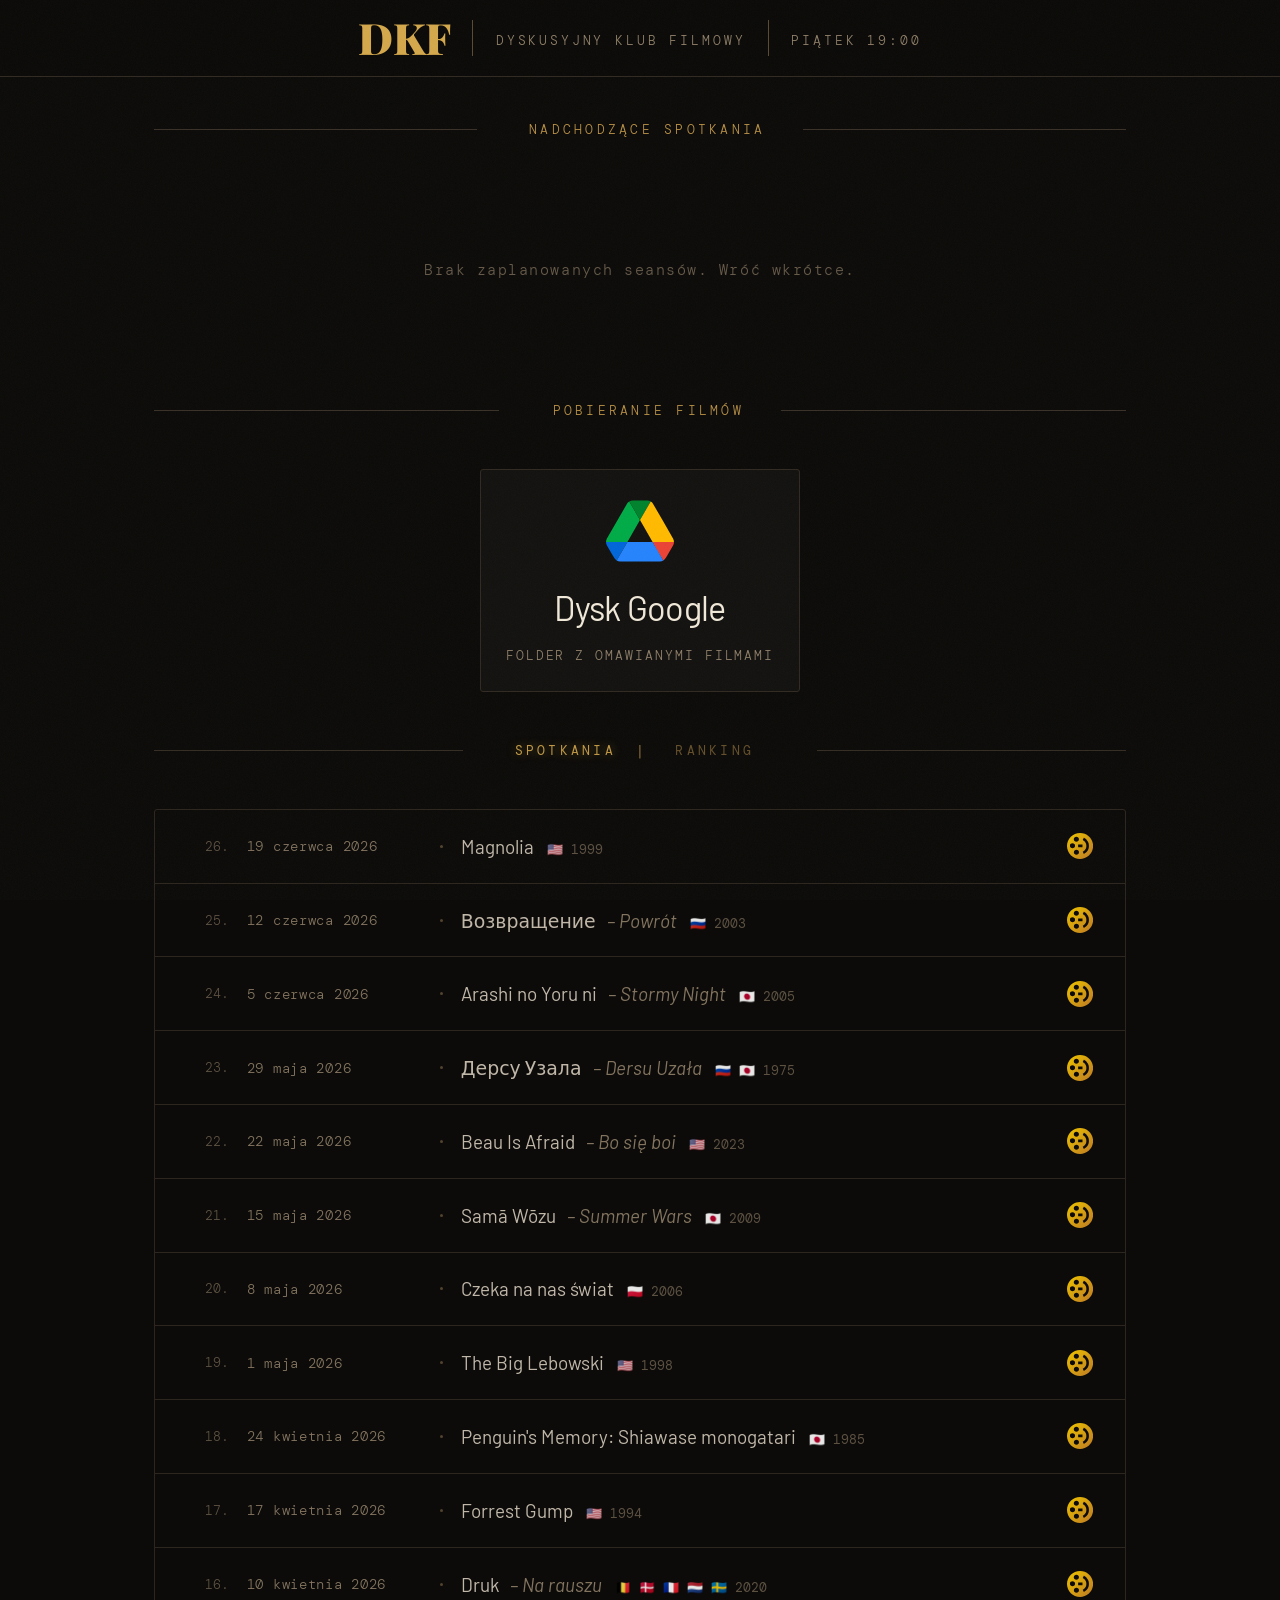
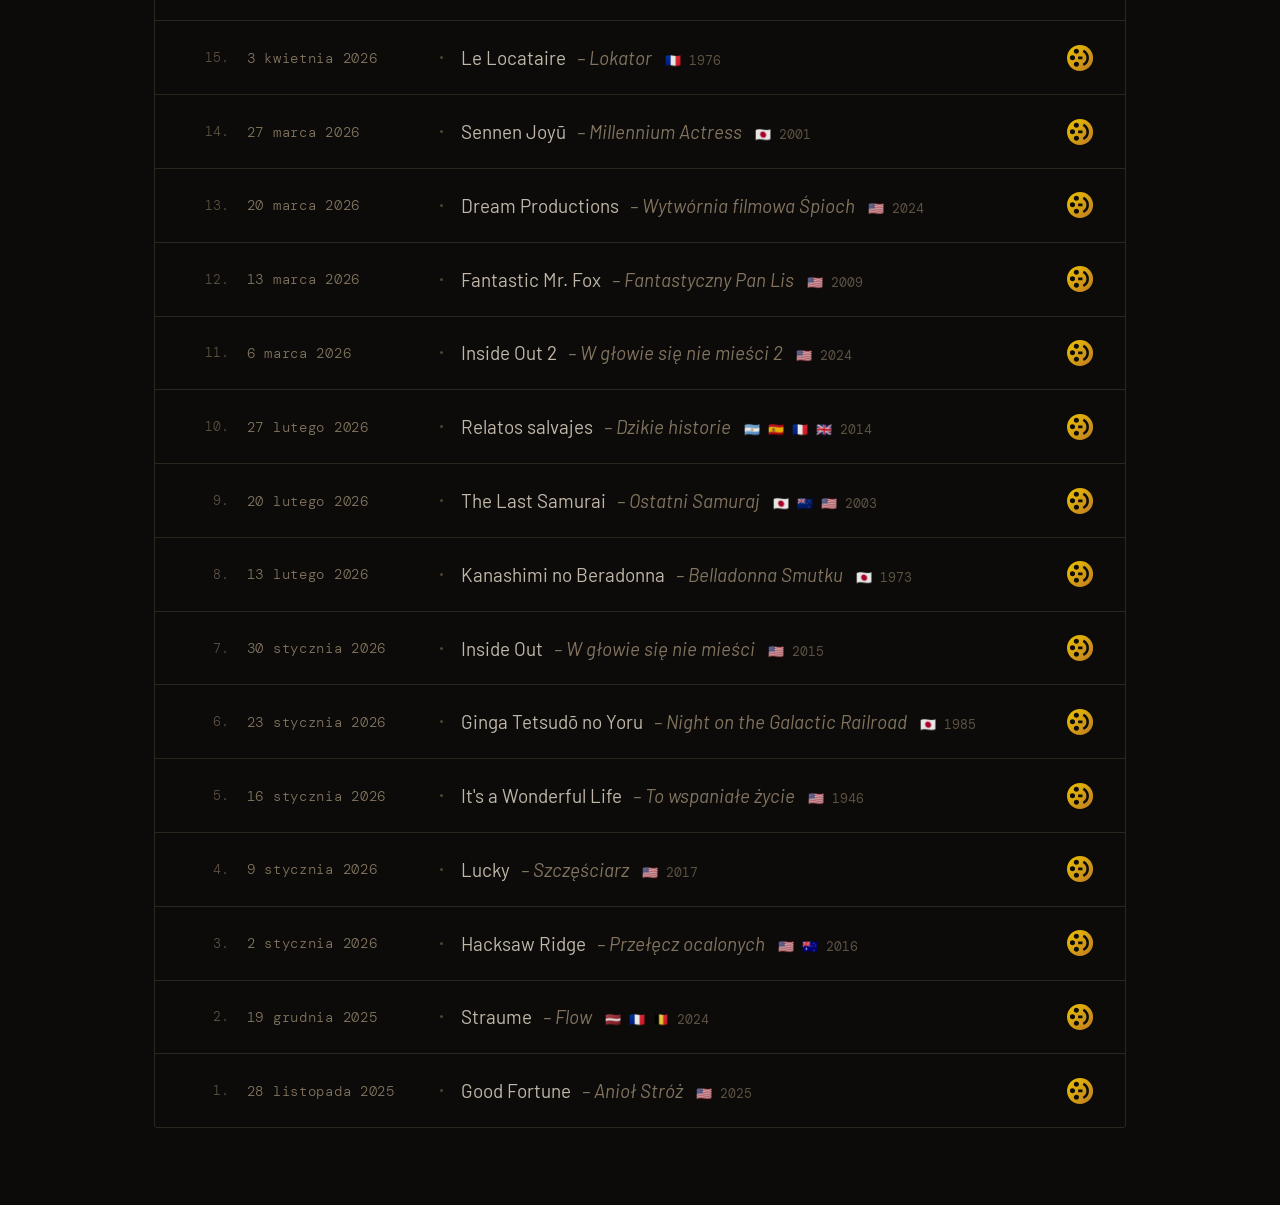
==== dkf/index.html @ e1d9c6a3 "dkf do osobnego folderu" ====
<!DOCTYPE html>

<html lang="pl">

<head>

  <meta charset="UTF-8" />

  <meta name="viewport" content="width=device-width, initial-scale=1.0" />

  <title>Dyskusyjny Klub Filmowy</title>

  <link rel="icon" type="image/png" href="favicon.png">

  <link rel="preconnect" href="https://fonts.googleapis.com" />

  <link rel="preconnect" href="https://fonts.gstatic.com" crossorigin />

  <link href="https://fonts.googleapis.com/css2?family=Playfair+Display:ital,wght@0,400;0,700;0,900;1,400;1,700&family=DM+Mono:wght@300;400;500&family=Barlow:wght@300;400;500&family=Google+Sans:wght@400;500&display=swap" rel="stylesheet" />

  <link rel="stylesheet" href="style.css" />

</head>


<body>

  <div class="grain-overlay"></div>


  <header>

    <div class="header-inner">

      <div class="header-logo">

        <span class="logo-dkf">DKF</span>

        <div class="logo-divider"></div>

        <div class="logo-text">

          <span class="logo-full">Dyskusyjny Klub Filmowy</span>

        </div>

        <div class="logo-divider"></div>

        <div class="logo-text">

          <span class="logo-full">Piątek 19:00</span>

        </div>

      </div>

    </div>

  </header>


  <main>

    <section class="upcoming-section">

      <div class="section-label">

        <span class="label-line"></span>

        <span class="label-text" id="label-upcoming" title="Kliknij, aby skopiować do schowka">Nadchodzące spotkania</span>

        <span class="label-line"></span>

      </div>


      <div class="cards-grid" id="upcoming-cards">

        <!-- Dynamically populated -->

      </div>


      <div class="empty-state hidden" id="upcoming-empty">

        <p>Brak zaplanowanych seansów. Wróć wkrótce.</p>

      </div>

    </section>


    <section class="download-section">

      <div class="section-label">

        <span class="label-line"></span>

        <a class="label-text label-link" href="https://drive.google.com/drive/folders/1pQmbtr6OxSjRZ9QuECT4Y2iY_wdzlDYW?usp=sharing" target="_blank" rel="noopener" title="Otwórz dysk Google">Pobieranie filmów</a>

        <span class="label-line"></span>

      </div>


      <div class="cards-grid">

        <a class="drive-card" href="https://drive.google.com/drive/folders/1pQmbtr6OxSjRZ9QuECT4Y2iY_wdzlDYW?usp=sharing" target="_blank" rel="noopener">

          <div class="card-icon">

            <img src="gdrive.svg" alt="Google Drive" class="drive-icon-large" />

          </div>

          <h3 class="drive-title">Dysk Google</h3>

          <p class="drive-desc">Folder z omawianymi filmami</p>

        </a>

      </div>

    </section>


    <section class="archive-section">

      <div class="section-label section-label--archive-toggle">

        <span class="label-line"></span>


        <div class="archive-toggle" role="tablist" aria-label="Widok poprzednich spotkań">

          <button

            type="button"

            class="archive-toggle-option is-selected"

            id="toggle-meetings"

            role="tab"

            aria-selected="true"

            aria-controls="meetings-view"

            title="Kliknij ponownie, aby skopiować listę spotkań"

          >

            Spotkania

          </button>


          <span class="archive-toggle-divider" aria-hidden="true">|</span>


          <button

            type="button"

            class="archive-toggle-option"

            id="toggle-ranking"

            role="tab"

            aria-selected="false"

            aria-controls="ranking-view"

            title="Przełącz na ranking"

          >

            &nbsp;Ranking

          </button>

        </div>


        <span class="label-line"></span>

      </div>


      <div class="archive-view archive-view--meetings" id="meetings-view" role="tabpanel" aria-labelledby="toggle-meetings">

        <ul class="archive-list" id="archive-list"></ul>


        <div class="empty-state hidden" id="archive-empty">

          <p>Brak omówionych filmów.</p>

        </div>

      </div>


      <div class="archive-view archive-view--ranking hidden" id="ranking-view" role="tabpanel" aria-labelledby="toggle-ranking">

        <ul class="archive-list ranking-list" id="ranking-list"></ul>


        <div class="empty-state hidden" id="ranking-empty">

          <p>Brak filmów do ułożenia rankingu.</p>

        </div>


        <div class="ranking-actions" id="ranking-actions">

          <button type="button" class="ranking-copy-btn" id="ranking-copy-btn">

            Skopiuj ranking

          </button>

        </div>

      </div>

    </section>

  </main>


  <!-- footer is injected by script.js only when there is an upcoming movie -->


  <script src="movies.js"></script>

  <script src="script.js"></script>

</body>

</html>
---- dkf/style.css ----
/* ============================================================

   DYSKUSYJNY KLUB FILMOWY — style v6

   ============================================================ */


:root {

  --bg:          #0c0b09;

  --bg-card:     #131210;

  --bg-card-h:   #1e1a14;

  --border:      #302a22;

  --border-h:    #5a4a34;

  --gold:        #d4a84c;

  --gold-dim:    #8a6e38;

  --gold-label:  #b99145;

  --gold-dark:   #6f5830;

  --gold-glow:   rgba(212, 168, 76, 0.14);

  --cream:       #f0e8d8;

  --muted:       #90806a;

  --text:        #d4cabb;

  --text-dim:    #665a4a;

  --fw-red:      #E4261A;

  --font-display: 'Playfair Display', Georgia, serif;

  --font-mono:    'DM Mono', 'Courier New', monospace;

  --font-body:    'Barlow', system-ui, sans-serif;

}


*, *::before, *::after { box-sizing: border-box; margin: 0; padding: 0; }


html {

  font-size: 18px;

  scroll-behavior: smooth;

}


body {

  background: var(--bg);

  color: var(--text);

  font-family: var(--font-body);

  font-weight: 300;

  min-height: 100vh;

  overflow-x: hidden;

}


/* Extra bottom space when sticky footer is present */

body.has-footer main {

  padding-bottom: calc(clamp(3rem, 6vw, 5rem) + 76px) !important;

}


/* ============================================================

   GRAIN OVERLAY

   ============================================================ */


.grain-overlay {

  pointer-events: none;

  position: fixed;

  inset: 0;

  z-index: 1000;

  opacity: 0.03;

  background-image: url("data:image/svg+xml,%3Csvg viewBox='0 0 256 256' xmlns='http://www.w3.org/2000/svg'%3E%3Cfilter id='noise'%3E%3CfeTurbulence type='fractalNoise' baseFrequency='0.9' numOctaves='4' stitchTiles='stitch'/%3E%3C/filter%3E%3Crect width='100%25' height='100%25' filter='url(%23noise)'/%3E%3C/svg%3E");

  background-size: 200px 200px;

}


/* ============================================================

   HEADER

   ============================================================ */


header {

  position: sticky;

  top: 0;

  z-index: 100;

  background: rgba(12, 11, 9, 0.93);

  backdrop-filter: blur(16px);

  border-bottom: 1px solid var(--border);

}


.header-inner {

  max-width: 1100px;

  margin: 0 auto;

  padding: 0 clamp(1.5rem, 5vw, 4rem);

  height: 76px;

  display: flex;

  align-items: center;

  justify-content: center;

}


.header-logo {

  display: flex;

  align-items: center;

  gap: 1.25rem;

}


.logo-dkf {

  font-family: var(--font-display);

  font-size: 2.4rem;

  font-weight: 900;

  color: var(--gold);

  letter-spacing: -0.02em;

  line-height: 1;

}


.logo-divider {

  width: 1px;

  height: 2rem;

  background: var(--border-h);

}


.logo-full {

  font-family: var(--font-mono);

  font-size: 0.72rem;

  font-weight: 300;

  letter-spacing: 0.22em;

  text-transform: uppercase;

  color: var(--muted);

}


/* ============================================================

   MAIN

   ============================================================ */


main {

  max-width: 1100px;

  margin: 0 auto;

  padding: clamp(1.75rem, 3vw, 2.5rem) clamp(1.5rem, 5vw, 4rem) clamp(3rem, 6vw, 5rem);

  display: flex;

  flex-direction: column;

  gap: 2.5rem;

}


/* ============================================================

   SECTION LABELS

   ============================================================ */


.section-label {

  display: flex;

  align-items: center;

  gap: 1.5rem;

  margin-bottom: 2.5rem;

}


.label-line {

  flex: 1;

  height: 1px;

  background: #3a3128;

  transition: background 0.3s ease;

}


.label-text {

  font-family: var(--font-mono);

  font-size: 0.72rem;

  letter-spacing: 0.25em;

  text-transform: uppercase;

  color: var(--gold-label);

  white-space: nowrap;

  cursor: pointer;

  user-select: none;

  position: relative;

  padding: 0.4em 0.8em;

  border-radius: 2px;

  transition: color 0.25s ease, text-shadow 0.25s ease;

}


/* clipboard hint underline */

.label-text::after {

  content: '';

  position: absolute;

  bottom: -2px;

  left: 0.8em;

  right: 0.8em;

  height: 1px;

  background: var(--gold-label);

  opacity: 0;

  transition: opacity 0.25s ease;

}


/* clipboard icon — shown for copy-action labels, hidden for real links */

.label-text::before {

  content: '⎘';

  font-size: 0.8em;

  margin-right: 0.5em;

  opacity: 0;

  transition: opacity 0.25s ease;

}


/* Download section label is a real <a> link — show arrow, not clipboard */

.label-link {

  text-decoration: none;

  display: inline-block;

}


.label-link::before {

  content: '↗';

}


.section-label:hover .label-text {

  color: var(--gold);

  text-shadow:

    0 0 12px rgba(212, 168, 76, 0.7),

    0 0 30px rgba(212, 168, 76, 0.35),

    0 0 60px rgba(212, 168, 76, 0.15);

}


.section-label:hover .label-text::after { opacity: 1; }

.section-label:hover .label-text::before { opacity: 0.7; }

.section-label:hover .label-line { background: var(--border-h); }


.section-label:active .label-text {

  color: var(--cream);

  text-shadow: 0 0 20px rgba(240, 232, 216, 0.6);

}


/* ============================================================

   ARCHIVE / RANKING TOGGLE HEADER

   ============================================================ */


.section-label--archive-toggle {

  margin-bottom: 2.5rem;

}


.archive-toggle {

  width: min(300px, 100%);

  display: grid;

  grid-template-columns: minmax(0, 1fr) auto minmax(0, 1fr);

  align-items: center;

  column-gap: 1.05rem;

}


/* The divider is centered because the left and right columns are equal. */

.archive-toggle-divider {

  justify-self: center;

  font-family: var(--font-mono);

  font-size: 0.72rem;

  color: var(--gold-label);

  transition: color 0.25s ease, text-shadow 0.25s ease;

}


.archive-toggle-option {

  appearance: none;

  border: none;

  background: transparent;

  font-family: var(--font-mono);

  font-size: 0.72rem;

  letter-spacing: 0.25em;

  text-transform: uppercase;

  color: var(--gold-dark);

  cursor: pointer;

  user-select: none;

  padding: 0.4em 0.1em;

  border-radius: 2px;

  transition: color 0.25s ease, text-shadow 0.25s ease, transform 0.2s ease;

}


.archive-toggle-option:first-child {

  justify-self: end;

  text-align: right;

}


.archive-toggle-option:last-child {

  justify-self: start;

  text-align: left;

}


.archive-toggle-option.is-selected {

  color: var(--gold);

  text-shadow:

    0 0 12px rgba(212, 168, 76, 0.55),

    0 0 30px rgba(212, 168, 76, 0.22);

}


.archive-toggle-option:not(.is-selected):hover {

  color: var(--gold-label);

}


.archive-toggle-option:active {

  transform: translateY(1px);

}


.section-label:hover .archive-toggle-divider {

  color: var(--gold);

  text-shadow: 0 0 12px rgba(212, 168, 76, 0.35);

}


/* ============================================================

   CARDS GRID

   ============================================================ */


.cards-grid {

  display: flex;

  flex-wrap: wrap;

  gap: 2rem;

  justify-content: center;

}


/* ============================================================

   MOVIE CARD

   ============================================================ */


.movie-card {

  background: var(--bg-card);

  border: 1px solid var(--border);

  border-radius: 3px;

  width: 320px;

  flex-shrink: 0;

  display: flex;

  flex-direction: column;

  align-items: center;

  text-align: center;

  overflow: hidden;

  position: relative;

  cursor: pointer;

  transition: border-color 0.3s ease, transform 0.3s ease, box-shadow 0.3s ease, background 0.3s ease;

  animation: fadeInUp 0.5s ease both;

}


.movie-card::after {

  content: '';

  position: absolute;

  top: 0;

  left: 0;

  right: 0;

  height: 2px;

  background: linear-gradient(90deg, transparent, var(--gold-dim), transparent);

  opacity: 0;

  transition: opacity 0.3s ease;

}


.movie-card:hover {

  border-color: var(--border-h);

  transform: translateY(-6px);

  box-shadow: 0 20px 60px rgba(0,0,0,0.65), 0 0 0 1px var(--border-h);

  background: var(--bg-card-h);

}


.movie-card:hover::after { opacity: 1; }


.movie-card.is-today {

  border-color: var(--gold-dim);

  box-shadow: 0 0 0 1px var(--gold-dim), 0 0 50px var(--gold-glow);

}


.movie-card.is-today::after {

  opacity: 1;

  background: linear-gradient(90deg, transparent, var(--gold), transparent);

}


.movie-card.is-past { opacity: 0.72; }


/* ---- Date block ---- */


.card-date {

  width: 100%;

  padding: 0.5rem 1.5rem 1rem;

  display: flex;

  flex-direction: column;

  align-items: center;

  background: linear-gradient(180deg, rgba(212,168,76,0.06) 0%, transparent 100%);

}


.date-day {

  font-family: var(--font-display);

  font-size: 7rem;

  font-weight: 900;

  color: var(--cream);

  line-height: 1;

  letter-spacing: -0.04em;

}


.date-gap { height: 0.9rem; }


.date-month-year {

  font-family: var(--font-mono);

  font-size: 0.85rem;

  color: var(--gold-dim);

  letter-spacing: 0.22em;

  text-transform: uppercase;

  line-height: 1;

}


.badge-today {

  display: inline-block;

  margin-top: 1rem;

  font-family: var(--font-mono);

  font-size: 0.6rem;

  letter-spacing: 0.2em;

  text-transform: uppercase;

  background: var(--gold);

  color: var(--bg);

  padding: 0.3em 0.9em;

  border-radius: 1px;

  font-weight: 500;

}


.card-divider {

  width: calc(100% - 2.5rem);

  height: 1px;

  background: linear-gradient(90deg, transparent, var(--border-h), transparent);

  margin: 1.5rem 0 0;

}


.card-info {

  padding: 1.75rem 1.75rem 1.5rem;

  display: flex;

  flex-direction: column;

  align-items: center;

  justify-content: center;

  gap: 0.5rem;

  flex: 1;

  width: 100%;

}


.card-title {

  font-family: var(--font-display);

  font-size: 1.65rem;

  font-weight: 700;

  color: var(--cream);

  line-height: 1.2;

  letter-spacing: -0.01em;

}


.card-alt {

  font-family: var(--font-display);

  font-style: italic;

  font-size: 1.05rem;

  color: var(--muted);

}


.card-year {

  font-family: var(--font-mono);

  font-size: 0.72rem;

  color: var(--text-dim);

  letter-spacing: 0.18em;

  margin-top: 0.3rem;

}


/* ---- Filmweb link at bottom of card ---- */


.card-link {

  width: 100%;

  display: flex;

  align-items: center;

  justify-content: center;

  padding: 0.8rem 1.5rem;

  border-top: 1px solid var(--border);

  transition: background 0.2s ease;

  margin-top: auto;

  text-decoration: none;

}


.card-link:hover {

  background: rgba(212,168,76,0.06);

}


.filmweb-logo-full {

  height: 29px;

  width: auto;

  display: block;

  transition: transform 0.25s ease, filter 0.25s ease;

}


.card-link:hover .filmweb-logo-full {

  transform: scale(1.08);

  filter: drop-shadow(0 0 8px rgba(212, 169, 76, 0.368)) drop-shadow(0 0 24px rgba(212, 168, 76, 0.12));

}


/* ============================================================

   ARCHIVE — numbered list

   ============================================================ */


.archive-section { opacity: 0.9; }


.archive-list {

  list-style: none;

  border: 1px solid var(--border);

  border-radius: 3px;

  overflow: hidden;

}


.archive-item {

  display: grid;

  grid-template-columns: 2.5rem 175px auto 1fr auto;

  align-items: center;

  gap: 1rem;

  padding: 1.1rem 1.6rem;

  border-bottom: 1px solid var(--border);

  transition: background 0.2s ease, opacity 0.2s ease, box-shadow 0.2s ease;

  cursor: pointer;

}


.archive-item:last-child { border-bottom: none; }


.archive-item:hover {

  background: var(--bg-card);

}


.archive-num {

  font-family: var(--font-mono);

  font-size: 0.72rem;

  color: var(--text-dim);

  text-align: right;

  white-space: nowrap;

}


.archive-date {

  font-family: var(--font-mono);

  font-size: 0.78rem;

  color: var(--muted);

  letter-spacing: 0.05em;

  white-space: nowrap;

}


.archive-dot {

  width: 3px;

  height: 3px;

  border-radius: 50%;

  background: var(--border-h);

  flex-shrink: 0;

}


.archive-title {

  font-family: var(--font-body);

  font-size: 1.05rem;

  color: var(--text);

  font-weight: 400;

}


.archive-alt {

  font-style: italic;

  color: var(--muted);

  margin-left: 0.4rem;

}


.archive-year {

  font-family: var(--font-mono);

  font-size: 0.72rem;

  color: var(--text-dim);

  margin-left: 0.5rem;

}


/* Filmweb square logo in archive */

.archive-link {

  display: flex;

  align-items: center;

  text-decoration: none;

  padding: 0.2rem;

  border-radius: 3px;

}


.filmweb-logo-sq {

  width: 26px;

  height: 26px;

  display: block;

  transition: transform 0.2s ease, filter 0.2s ease;

}


.archive-link:hover .filmweb-logo-sq {

  transform: scale(1.12);

  filter: drop-shadow(0 0 8px rgba(212, 169, 76, 0.368)) drop-shadow(0 0 24px rgba(212, 168, 76, 0.12));

}


/* ============================================================

   RANKING

   ============================================================ */


.archive-view--ranking {

  display: block;

}


.ranking-list {

  margin-bottom: 1.25rem;

}


.ranking-item {

  grid-template-columns: 2.5rem 1.35rem minmax(0, 1fr) auto;

  cursor: grab;

  user-select: none;

}


.ranking-item:active {

  cursor: grabbing;

}


.ranking-item.is-dragging {

  opacity: 0.52;

  background: var(--bg-card-h);

  box-shadow: inset 0 0 0 1px var(--border-h);

}


.ranking-num {

  color: var(--gold-label);

}


.ranking-handle {

  font-family: var(--font-mono);

  font-size: 0.9rem;

  line-height: 1;

  letter-spacing: -0.25em;

  color: var(--gold-dim);

  cursor: grab;

  opacity: 0.75;

  transition: color 0.2s ease, opacity 0.2s ease;

}


.ranking-item:hover .ranking-handle {

  color: var(--gold);

  opacity: 1;

}


.ranking-title {

  min-width: 0;

}


.ranking-actions {

  display: flex;

  justify-content: center;

  margin-top: 1.35rem;

}


.ranking-copy-btn {

  appearance: none;

  border: 1px solid var(--border-h);

  background: var(--bg-card);

  color: var(--gold-label);

  font-family: var(--font-mono);

  font-size: 0.72rem;

  letter-spacing: 0.2em;

  text-transform: uppercase;

  padding: 0.9em 1.35em;

  border-radius: 3px;

  cursor: pointer;

  transition: color 0.25s ease, border-color 0.25s ease, background 0.25s ease, box-shadow 0.25s ease, transform 0.2s ease;

}


.ranking-copy-btn:hover {

  color: var(--gold);

  border-color: var(--gold-dim);

  background: var(--bg-card-h);

  box-shadow: 0 0 28px rgba(212, 168, 76, 0.1);

}


.ranking-copy-btn:active {

  transform: translateY(1px);

}


/* ============================================================

   DOWNLOAD SECTION — Google Drive card

   ============================================================ */


.download-section .cards-grid {

  justify-content: center;

}


.drive-card {

  display: flex;

  flex-direction: column;

  align-items: center;

  justify-content: flex-start;

  text-align: center;

  background: var(--bg-card);

  border: 1px solid var(--border);

  border-radius: 3px;

  width: 320px;

  min-height: 180px;

  padding: 1.5rem 1rem;

  gap: 1rem;

  text-decoration: none;

  color: inherit;

  overflow: hidden;

  position: relative;

  transition: border-color 0.3s ease, transform 0.3s ease, box-shadow 0.3s ease, background 0.3s ease;

  animation: fadeInUp 0.5s ease both;

}


.drive-card::after {

  content: '';

  position: absolute;

  top: 0;

  left: 0;

  right: 0;

  height: 2px;

  background: linear-gradient(90deg, transparent, var(--gold-dim), transparent);

  opacity: 0;

  transition: opacity 0.3s ease;

}


.drive-card:hover {

  border-color: var(--border-h);

  transform: translateY(-6px);

  box-shadow: 0 20px 60px rgba(0,0,0,0.65), 0 0 0 1px var(--border-h);

  background: var(--bg-card-h);

}


.drive-card:hover::after { opacity: 1; }


.card-icon {

  padding: 0;

}


.drive-icon-large {

  width: 3.8rem;

  height: 3.8rem;

  transition: filter 0.25s ease, transform 0.25s ease;

}


.drive-card:hover .drive-icon-large {

  filter: drop-shadow(0 0 8px rgba(212, 169, 76, 0.368)) drop-shadow(0 0 24px rgba(212, 168, 76, 0.12));

  transform: scale(1.08);

}


.drive-title {

  font-family: 'Google Sans', 'Poppins', var(--font-body), sans-serif;

  font-weight: 400;

  font-size: 1.9rem;

  letter-spacing: -0.02em;

  color: var(--cream);

  line-height: 1.2;

  transition: color 0.25s ease, text-shadow 0.25s ease, transform 0.25s ease;

}


.drive-card:hover .drive-title {

  color: var(--gold);

  text-shadow: 0 0 20px rgba(212, 168, 76, 0.4);

  transform: scale(1.04);

}


.drive-desc {

  font-family: var(--font-mono);

  font-size: 0.72rem;

  letter-spacing: 0.15em;

  text-transform: uppercase;

  color: var(--muted);

}


.drive-link-text {

  width: 100%;

  display: flex;

  align-items: center;

  justify-content: center;

  gap: 0.5rem;

  padding: 1.1rem 1.5rem;

  font-family: var(--font-mono);

  font-size: 0.72rem;

  letter-spacing: 0.15em;

  text-transform: uppercase;

  color: var(--gold-dim);

  border-top: 1px solid var(--border);

  transition: color 0.2s ease, background 0.2s ease;

  margin-top: auto;

}


.drive-card:hover .drive-link-text {

  color: var(--gold);

  background: rgba(212,168,76,0.06);

}


.link-arrow {

  font-size: 1.1em;

  transition: transform 0.2s ease;

}


.drive-card:hover .link-arrow {

  transform: translateX(4px);

}


/* ============================================================

   STICKY FOOTER — next upcoming movie

   ============================================================ */


footer {

  position: fixed;

  bottom: 0;

  left: 0;

  right: 0;

  z-index: 100;

  height: 76px;

  background: rgba(12, 11, 9, 0.93);

  backdrop-filter: blur(16px);

  border-top: 1px solid var(--border);

  overflow: hidden;

}


.footer-inner {

  position: relative;

  max-width: 1100px;

  margin: 0 auto;

  padding: 0 clamp(1.5rem, 5vw, 4rem);

  height: 100%;

}


.footer-content {

  display: flex;

  align-items: center;

  justify-content: center;

  gap: 1.25rem;

  height: 100%;

  transition: opacity 0.25s ease, transform 0.25s ease;

}


.footer-label {

  font-family: var(--font-mono);

  font-size: 0.65rem;

  letter-spacing: 0.22em;

  text-transform: uppercase;

  color: var(--muted);

  white-space: nowrap;

  flex-shrink: 0;

}


.footer-divider {

  width: 1px;

  height: 2rem;

  background: var(--border-h);

  flex-shrink: 0;

}


.footer-meta {

  display: flex;

  align-items: center;

  gap: 0.65rem;

  min-width: 0;

}


.footer-date {

  font-family: var(--font-mono);

  font-size: 0.72rem;

  color: var(--gold-dim);

  white-space: nowrap;

  flex-shrink: 0;

  letter-spacing: 0.05em;

}


.footer-sep {

  color: var(--border-h);

  font-size: 0.9rem;

  flex-shrink: 0;

}


.footer-title {

  font-family: var(--font-display);

  font-size: 1.05rem;

  font-weight: 700;

  color: var(--cream);

  white-space: nowrap;

  overflow: hidden;

  text-overflow: ellipsis;

  min-width: 0;

}


.footer-alt {

  font-family: var(--font-display);

  font-style: italic;

  font-size: 0.85rem;

  color: var(--muted);

  white-space: nowrap;

  flex-shrink: 0;

}


.footer-year {

  font-family: var(--font-mono);

  font-size: 0.65rem;

  color: var(--text-dim);

  white-space: nowrap;

  flex-shrink: 0;

  letter-spacing: 0.1em;

}


.footer-fw-link {

  display: flex;

  align-items: center;

  flex-shrink: 0;

  text-decoration: none;

  transition: transform 0.2s ease, filter 0.2s ease;

  border-radius: 4px;

}


.footer-fw-link:hover {

  transform: scale(1.1);

  filter: drop-shadow(0 0 8px rgba(212, 169, 76, 0.368)) drop-shadow(0 0 24px rgba(212, 168, 76, 0.12));

}


.footer-fw-icon {

  width: 36px;

  height: 36px;

  display: block;

}


/* ---- Toast-in-footer ---- */


footer.toast-active .footer-content {

  opacity: 0;

  transform: translateY(10px);

  pointer-events: none;

}


.footer-toast-msg {

  position: absolute;

  inset: 0;

  display: flex;

  align-items: center;

  justify-content: center;

  opacity: 0;

  transform: translateY(-10px);

  transition: opacity 0.25s ease, transform 0.25s ease;

  pointer-events: none;

  font-family: var(--font-mono);

  font-size: 0.72rem;

  letter-spacing: 0.2em;

  text-transform: uppercase;

  color: var(--gold);

  white-space: pre-line;

  text-align: center;

}


footer.toast-active .footer-toast-msg {

  opacity: 1;

  transform: translateY(0);

}


/* ============================================================

   TOAST — floating fallback

   ============================================================ */


.copy-toast {

  position: fixed;

  bottom: 2rem;

  left: 50%;

  transform: translateX(-50%) translateY(1rem);

  background: var(--bg-card-h);

  border: 1px solid var(--gold-dim);

  color: var(--gold);

  font-family: var(--font-mono);

  font-size: 0.72rem;

  letter-spacing: 0.15em;

  text-transform: uppercase;

  padding: 0.75em 1.5em;

  border-radius: 2px;

  box-shadow: 0 8px 32px rgba(0,0,0,0.5), 0 0 20px rgba(212,168,76,0.1);

  opacity: 0;

  transition: opacity 0.3s ease, transform 0.3s ease;

  z-index: 9999;

  white-space: pre-line;

  pointer-events: none;

  text-align: center;

}


.copy-toast.visible {

  opacity: 1;

  transform: translateX(-50%) translateY(0);

}


/* ============================================================

   EMPTY STATE

   ============================================================ */


.empty-state {

  font-family: var(--font-mono);

  font-size: 0.85rem;

  color: var(--text-dim);

  letter-spacing: 0.1em;

  text-align: center;

  padding: 4rem;

}


.hidden {

  display: none !important;

}


/* ============================================================

   ANIMATIONS

   ============================================================ */


@keyframes fadeInUp {

  from { opacity: 0; transform: translateY(24px); }

  to   { opacity: 1; transform: translateY(0); }

}


/* ============================================================

   FOOTER — ANNOUNCEMENT MODE

   ============================================================ */


footer.footer--announcement {

  border-top-color: var(--gold-dim);

  background: rgba(12, 11, 9, 0.96);

}


footer.footer--announcement::before {

  content: '';

  position: absolute;

  top: 0;

  left: 0;

  right: 0;

  height: 1px;

  background: linear-gradient(90deg, transparent, var(--gold), transparent);

  opacity: 0.6;

}


.footer-announce-label {

  display: flex;

  align-items: center;

  gap: 0.55em;

  color: var(--gold) !important;

  letter-spacing: 0.28em !important;

  text-shadow:

    0 0 12px rgba(212, 168, 76, 0.55),

    0 0 30px rgba(212, 168, 76, 0.2);

}


.footer-announce-dot {

  display: inline-block;

  width: 5px;

  height: 5px;

  border-radius: 50%;

  background: var(--gold);

  flex-shrink: 0;

  box-shadow: 0 0 6px rgba(212, 168, 76, 0.8);

  animation: announcePulse 2s ease-in-out infinite;

}


@keyframes announcePulse {

  0%, 100% { opacity: 1;   box-shadow: 0 0 6px  rgba(212, 168, 76, 0.8); }

  50%      { opacity: 0.4; box-shadow: 0 0 12px rgba(212, 168, 76, 0.3); }

}


.footer-announce-text {

  font-family: var(--font-body);

  font-size: 0.98rem;

  font-weight: 400;

  color: var(--cream);

  white-space: nowrap;

  overflow: hidden;

  text-overflow: ellipsis;

  min-width: 0;

  letter-spacing: 0.01em;

}


/* On mobile, hide the announcement label & divider — keep only the text */

@media (max-width: 640px) {

  .footer-announce-label { display: none; }

  .footer--announcement .footer-divider { display: none; }

  .footer-announce-text { font-size: 0.88rem; }

}


/* ============================================================

   RESPONSIVE

   ============================================================ */


@media (max-width: 640px) {

  html { font-size: 17px; }


  .movie-card { width: 100%; }

  .date-day { font-size: 5.5rem; }

  .card-title { font-size: 1.5rem; }


  .archive-toggle {

    width: min(360px, 100%);

    column-gap: 0.65rem;

  }


  .archive-toggle-option,

  .archive-toggle-divider {

    font-size: 0.68rem;

    letter-spacing: 0.18em;

  }


  .archive-item {

    grid-template-columns: 2rem 1fr auto;

    grid-template-rows: auto auto;

    gap: 0.15rem 0.75rem;

    padding: 0.9rem 1rem;

  }


  .archive-num   { grid-column: 1; grid-row: 1 / 3; align-self: center; }

  .archive-date  { grid-column: 2; grid-row: 2; font-size: 0.7rem; }

  .archive-dot   { display: none; }

  .archive-title { grid-column: 2; grid-row: 1; }

  .archive-link  { grid-column: 3; grid-row: 1 / 3; align-self: center; }


  .ranking-item {

    grid-template-columns: 2rem 1.25rem minmax(0, 1fr) auto;

    grid-template-rows: auto;

    gap: 0.5rem;

  }


  .ranking-item .archive-num {

    grid-column: 1;

    grid-row: 1;

    align-self: center;

  }


  .ranking-handle {

    grid-column: 2;

    grid-row: 1;

  }


  .ranking-item .archive-title {

    grid-column: 3;

    grid-row: 1;

  }


  .ranking-item .archive-link {

    grid-column: 4;

    grid-row: 1;

    align-self: center;

  }


  /* Footer — compact on mobile */

  .footer-label,

  .footer-alt,

  .footer-year {

    display: none;

  }


  .footer-divider:first-of-type {

    display: none;

  }


  .footer-title {

    font-size: 0.9rem;

  }

}
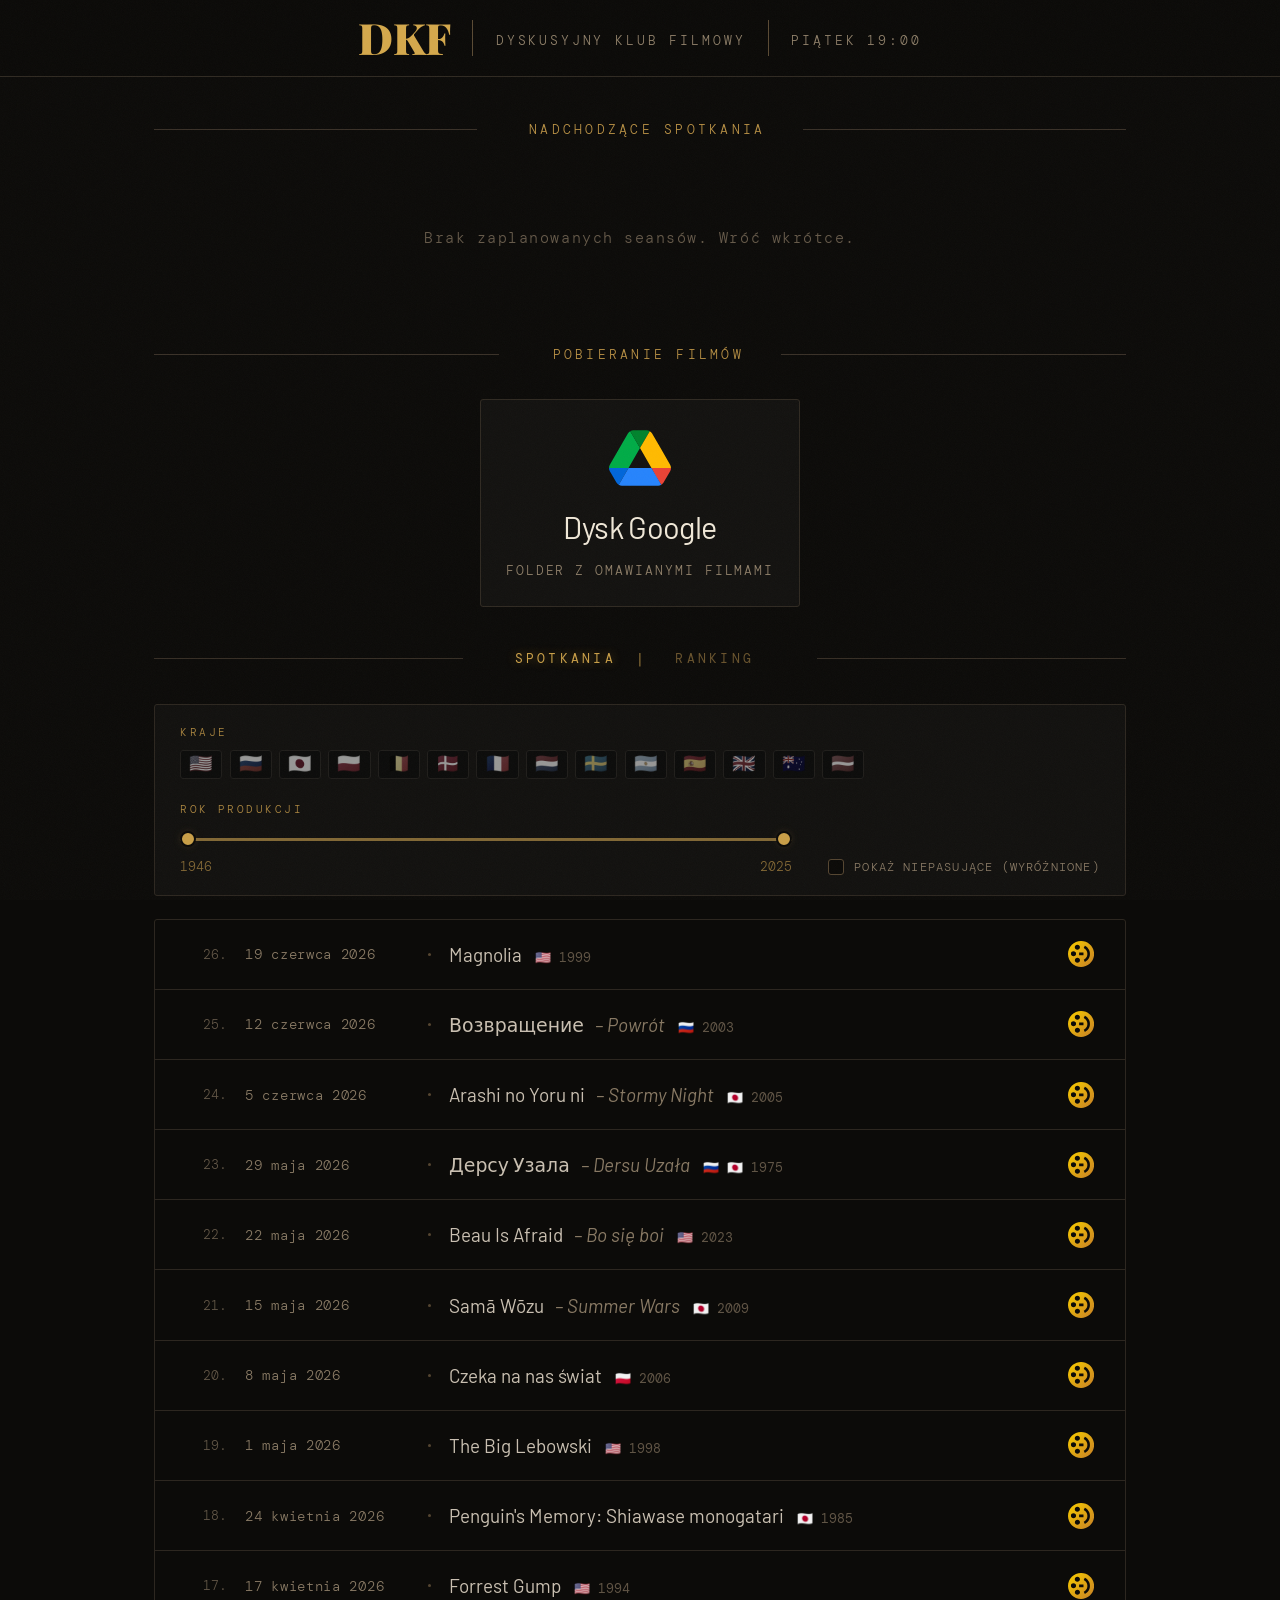
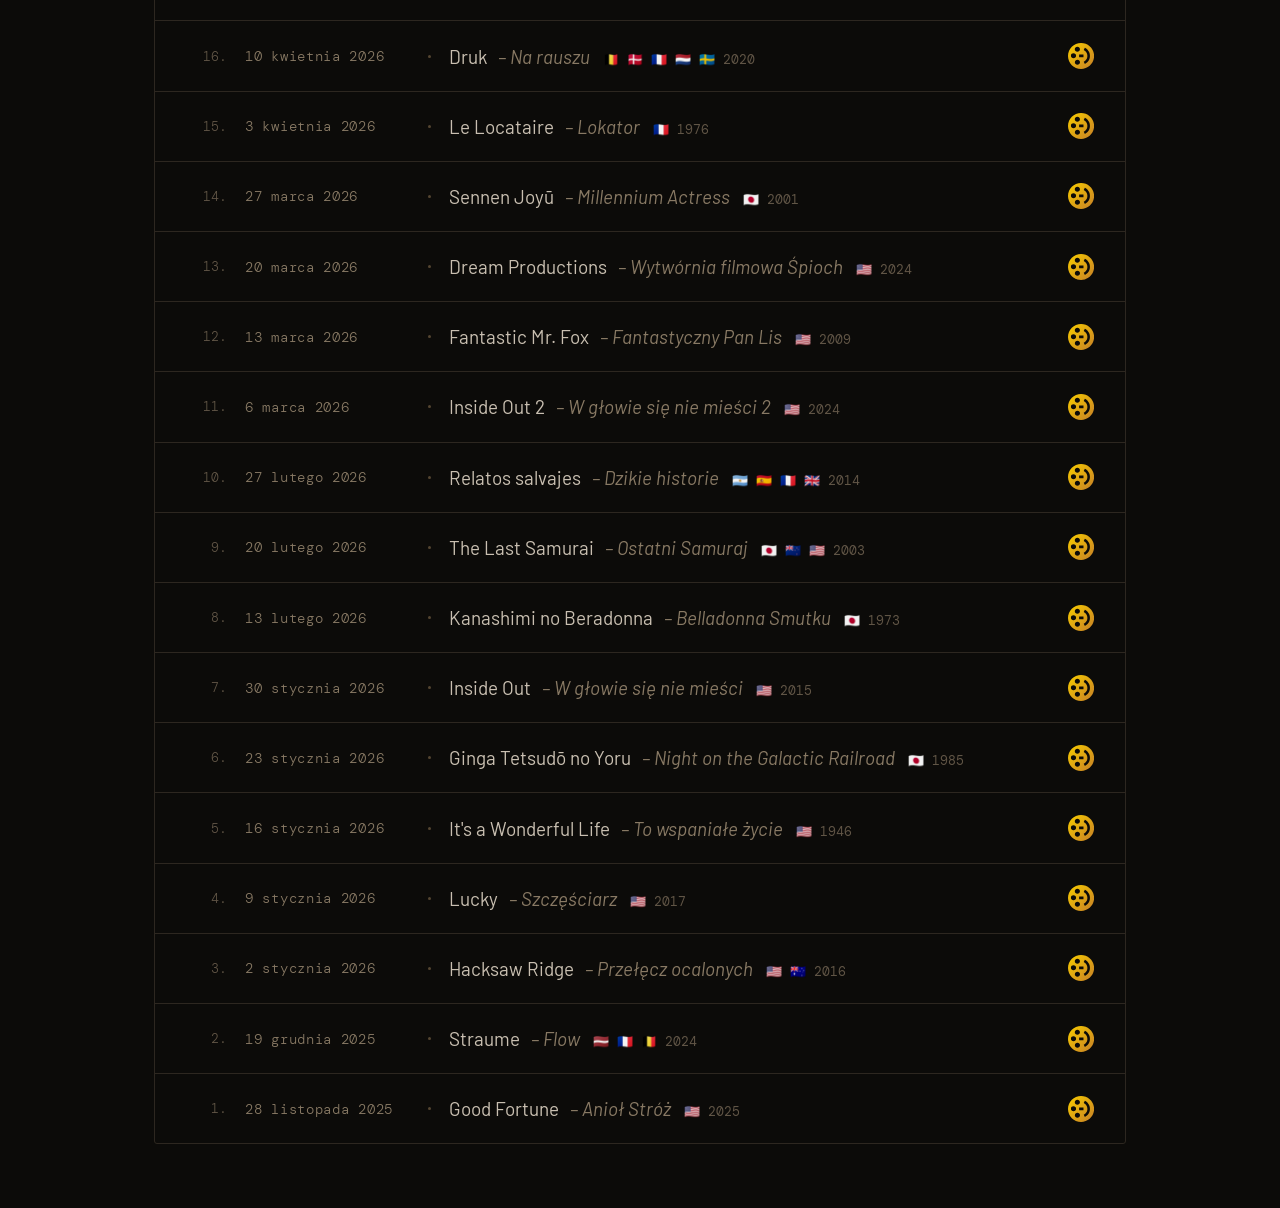
==== commit 4158bea9: "upgrade opus" ====
--- a/dkf/index.html
+++ b/dkf/index.html
@@ -1,244 +1,125 @@
 <!DOCTYPE html>
-
 <html lang="pl">
-
 <head>
-
   <meta charset="UTF-8" />
-
   <meta name="viewport" content="width=device-width, initial-scale=1.0" />
-
   <title>Dyskusyjny Klub Filmowy</title>
-
   <link rel="icon" type="image/png" href="favicon.png">
-
   <link rel="preconnect" href="https://fonts.googleapis.com" />
-
   <link rel="preconnect" href="https://fonts.gstatic.com" crossorigin />
-
   <link href="https://fonts.googleapis.com/css2?family=Playfair+Display:ital,wght@0,400;0,700;0,900;1,400;1,700&family=DM+Mono:wght@300;400;500&family=Barlow:wght@300;400;500&family=Google+Sans:wght@400;500&display=swap" rel="stylesheet" />
-
   <link rel="stylesheet" href="style.css" />
-
 </head>
 
-
 <body>
-
   <div class="grain-overlay"></div>
 
+  <header>
+    <div class="header-inner">
+      <div class="header-logo">
+        <span class="logo-dkf">DKF</span>
+        <div class="logo-divider"></div>
+        <div class="logo-text"><span class="logo-full">Dyskusyjny Klub Filmowy</span></div>
+        <div class="logo-divider"></div>
+        <div class="logo-text"><span class="logo-full">Piątek 19:00</span></div>
+      </div>
+    </div>
+  </header>
 
-  <header>
-
-    <div class="header-inner">
-
-      <div class="header-logo">
-
-        <span class="logo-dkf">DKF</span>
-
-        <div class="logo-divider"></div>
-
-        <div class="logo-text">
-
-          <span class="logo-full">Dyskusyjny Klub Filmowy</span>
-
-        </div>
-
-        <div class="logo-divider"></div>
-
-        <div class="logo-text">
-
-          <span class="logo-full">Piątek 19:00</span>
-
-        </div>
-
+  <main>
+    <section class="upcoming-section">
+      <div class="section-label">
+        <span class="label-line"></span>
+        <span class="label-text" id="label-upcoming" title="Kliknij, aby skopiować do schowka">Nadchodzące spotkania</span>
+        <span class="label-line"></span>
       </div>
 
-    </div>
+      <div class="cards-grid" id="upcoming-cards"></div>
 
-  </header>
+      <div class="empty-state hidden" id="upcoming-empty">
+        <p>Brak zaplanowanych seansów. Wróć wkrótce.</p>
+      </div>
+    </section>
 
-
-  <main>
-
-    <section class="upcoming-section">
-
+    <section class="download-section">
       <div class="section-label">
-
         <span class="label-line"></span>
-
-        <span class="label-text" id="label-upcoming" title="Kliknij, aby skopiować do schowka">Nadchodzące spotkania</span>
-
+        <a class="label-text label-link" href="https://drive.google.com/drive/folders/1pQmbtr6OxSjRZ9QuECT4Y2iY_wdzlDYW?usp=sharing" target="_blank" rel="noopener" title="Otwórz dysk Google">Pobieranie filmów</a>
         <span class="label-line"></span>
-
       </div>
 
+      <div class="cards-grid">
+        <a class="drive-card" href="https://drive.google.com/drive/folders/1pQmbtr6OxSjRZ9QuECT4Y2iY_wdzlDYW?usp=sharing" target="_blank" rel="noopener">
+          <div class="card-icon"><img src="gdrive.svg" alt="Google Drive" class="drive-icon-large" /></div>
+          <h3 class="drive-title">Dysk Google</h3>
+          <p class="drive-desc">Folder z omawianymi filmami</p>
+        </a>
+      </div>
+    </section>
 
-      <div class="cards-grid" id="upcoming-cards">
-
-        <!-- Dynamically populated -->
-
+    <section class="archive-section">
+      <div class="section-label section-label--archive-toggle">
+        <span class="label-line"></span>
+        <div class="archive-toggle" role="tablist" aria-label="Widok poprzednich spotkań">
+          <button type="button" class="archive-toggle-option is-selected" id="toggle-meetings" role="tab" aria-selected="true" aria-controls="meetings-view" title="Kliknij ponownie, aby skopiować listę spotkań">Spotkania</button>
+          <span class="archive-toggle-divider" aria-hidden="true">|</span>
+          <button type="button" class="archive-toggle-option" id="toggle-ranking" role="tab" aria-selected="false" aria-controls="ranking-view" title="Przełącz na ranking">&nbsp;Ranking</button>
+        </div>
+        <span class="label-line"></span>
       </div>
 
-
-      <div class="empty-state hidden" id="upcoming-empty">
-
-        <p>Brak zaplanowanych seansów. Wróć wkrótce.</p>
-
-      </div>
-
-    </section>
-
-
-    <section class="download-section">
-
-      <div class="section-label">
-
-        <span class="label-line"></span>
-
-        <a class="label-text label-link" href="https://drive.google.com/drive/folders/1pQmbtr6OxSjRZ9QuECT4Y2iY_wdzlDYW?usp=sharing" target="_blank" rel="noopener" title="Otwórz dysk Google">Pobieranie filmów</a>
-
-        <span class="label-line"></span>
-
-      </div>
-
-
-      <div class="cards-grid">
-
-        <a class="drive-card" href="https://drive.google.com/drive/folders/1pQmbtr6OxSjRZ9QuECT4Y2iY_wdzlDYW?usp=sharing" target="_blank" rel="noopener">
-
-          <div class="card-icon">
-
-            <img src="gdrive.svg" alt="Google Drive" class="drive-icon-large" />
-
+      <div class="archive-view archive-view--meetings" id="meetings-view" role="tabpanel" aria-labelledby="toggle-meetings">
+        <div class="filters" id="filters">
+          <div class="filter-group">
+            <span class="filter-label">Kraje</span>
+            <div class="filter-countries" id="filter-countries"></div>
           </div>
 
-          <h3 class="drive-title">Dysk Google</h3>
+          <div class="filter-group filter-group--year">
+            <span class="filter-label">Rok produkcji</span>
+            <div class="year-slider" id="year-slider">
+              <div class="year-track">
+                <div class="year-range" id="year-range"></div>
+                <input type="range" id="year-min" class="year-input" />
+                <input type="range" id="year-max" class="year-input" />
+              </div>
+              <div class="year-values">
+                <span id="year-min-val">—</span>
+                <span id="year-max-val">—</span>
+              </div>
+            </div>
+          </div>
 
-          <p class="drive-desc">Folder z omawianymi filmami</p>
-
-        </a>
-
-      </div>
-
-    </section>
-
-
-    <section class="archive-section">
-
-      <div class="section-label section-label--archive-toggle">
-
-        <span class="label-line"></span>
-
-
-        <div class="archive-toggle" role="tablist" aria-label="Widok poprzednich spotkań">
-
-          <button
-
-            type="button"
-
-            class="archive-toggle-option is-selected"
-
-            id="toggle-meetings"
-
-            role="tab"
-
-            aria-selected="true"
-
-            aria-controls="meetings-view"
-
-            title="Kliknij ponownie, aby skopiować listę spotkań"
-
-          >
-
-            Spotkania
-
-          </button>
-
-
-          <span class="archive-toggle-divider" aria-hidden="true">|</span>
-
-
-          <button
-
-            type="button"
-
-            class="archive-toggle-option"
-
-            id="toggle-ranking"
-
-            role="tab"
-
-            aria-selected="false"
-
-            aria-controls="ranking-view"
-
-            title="Przełącz na ranking"
-
-          >
-
-            &nbsp;Ranking
-
-          </button>
-
+          <label class="filter-checkbox">
+            <input type="checkbox" id="show-all-toggle" />
+            <span class="filter-checkbox-box"></span>
+            <span class="filter-checkbox-text">Pokaż niepasujące (wyróżnione)</span>
+          </label>
         </div>
-
-
-        <span class="label-line"></span>
-
-      </div>
-
-
-      <div class="archive-view archive-view--meetings" id="meetings-view" role="tabpanel" aria-labelledby="toggle-meetings">
 
         <ul class="archive-list" id="archive-list"></ul>
 
-
         <div class="empty-state hidden" id="archive-empty">
-
           <p>Brak omówionych filmów.</p>
-
         </div>
-
       </div>
 
-
       <div class="archive-view archive-view--ranking hidden" id="ranking-view" role="tabpanel" aria-labelledby="toggle-ranking">
+        <div class="ranking-actions ranking-actions--top" id="ranking-actions">
+          <button type="button" class="ranking-copy-btn" id="ranking-copy-btn">Skopiuj ranking</button>
+          <button type="button" class="ranking-copy-btn ranking-restore-btn" id="ranking-restore-btn">Wczytaj z kodu</button>
+        </div>
 
         <ul class="archive-list ranking-list" id="ranking-list"></ul>
 
-
         <div class="empty-state hidden" id="ranking-empty">
-
           <p>Brak filmów do ułożenia rankingu.</p>
-
         </div>
-
-
-        <div class="ranking-actions" id="ranking-actions">
-
-          <button type="button" class="ranking-copy-btn" id="ranking-copy-btn">
-
-            Skopiuj ranking
-
-          </button>
-
-        </div>
-
       </div>
-
     </section>
-
   </main>
 
-
-  <!-- footer is injected by script.js only when there is an upcoming movie -->
-
-
   <script src="movies.js"></script>
-
   <script src="script.js"></script>
-
 </body>
-
 </html>
--- a/dkf/style.css
+++ b/dkf/style.css
@@ -1,2072 +1,1139 @@
-/* ============================================================
-
-   DYSKUSYJNY KLUB FILMOWY — style v6
-
-   ============================================================ */
-
+/* DYSKUSYJNY KLUB FILMOWY — style v7 */
 
 :root {
-
   --bg:          #0c0b09;
-
   --bg-card:     #131210;
-
   --bg-card-h:   #1e1a14;
-
   --border:      #302a22;
-
   --border-h:    #5a4a34;
-
   --gold:        #d4a84c;
-
   --gold-dim:    #8a6e38;
-
   --gold-label:  #b99145;
-
   --gold-dark:   #6f5830;
-
   --gold-glow:   rgba(212, 168, 76, 0.14);
-
   --cream:       #f0e8d8;
-
   --muted:       #90806a;
-
   --text:        #d4cabb;
-
   --text-dim:    #665a4a;
-
   --fw-red:      #E4261A;
-
   --font-display: 'Playfair Display', Georgia, serif;
-
   --font-mono:    'DM Mono', 'Courier New', monospace;
-
   --font-body:    'Barlow', system-ui, sans-serif;
-
-}
-
+}
 
 *, *::before, *::after { box-sizing: border-box; margin: 0; padding: 0; }
 
-
 html {
-
   font-size: 18px;
-
   scroll-behavior: smooth;
-
-}
-
+}
 
 body {
-
   background: var(--bg);
-
   color: var(--text);
-
   font-family: var(--font-body);
-
   font-weight: 300;
-
   min-height: 100vh;
-
   overflow-x: hidden;
-
-}
-
-
-/* Extra bottom space when sticky footer is present */
+}
 
 body.has-footer main {
-
-  padding-bottom: calc(clamp(3rem, 6vw, 5rem) + 76px) !important;
-
-}
-
-
-/* ============================================================
-
-   GRAIN OVERLAY
-
-   ============================================================ */
-
-
+  padding-bottom: calc(clamp(2.5rem, 5vw, 4rem) + 76px) !important;
+}
+
+/* GRAIN OVERLAY */
 .grain-overlay {
-
   pointer-events: none;
-
   position: fixed;
-
   inset: 0;
-
   z-index: 1000;
-
   opacity: 0.03;
-
   background-image: url("data:image/svg+xml,%3Csvg viewBox='0 0 256 256' xmlns='http://www.w3.org/2000/svg'%3E%3Cfilter id='noise'%3E%3CfeTurbulence type='fractalNoise' baseFrequency='0.9' numOctaves='4' stitchTiles='stitch'/%3E%3C/filter%3E%3Crect width='100%25' height='100%25' filter='url(%23noise)'/%3E%3C/svg%3E");
-
   background-size: 200px 200px;
-
-}
-
-
-/* ============================================================
-
-   HEADER
-
-   ============================================================ */
-
-
+}
+
+/* HEADER */
 header {
-
   position: sticky;
-
   top: 0;
-
   z-index: 100;
-
   background: rgba(12, 11, 9, 0.93);
-
   backdrop-filter: blur(16px);
-
   border-bottom: 1px solid var(--border);
-
-}
-
+}
 
 .header-inner {
-
   max-width: 1100px;
-
   margin: 0 auto;
-
-  padding: 0 clamp(1.5rem, 5vw, 4rem);
-
+  padding: 0 clamp(1.25rem, 5vw, 4rem);
   height: 76px;
-
-  display: flex;
-
-  align-items: center;
-
+  display: flex;
+  align-items: center;
   justify-content: center;
-
-}
-
+}
 
 .header-logo {
-
-  display: flex;
-
-  align-items: center;
-
+  display: flex;
+  align-items: center;
+  gap: clamp(0.75rem, 2vw, 1.25rem);
+  flex-wrap: wrap;
+  justify-content: center;
+}
+
+.logo-dkf {
+  font-family: var(--font-display);
+  font-size: 2.4rem;
+  font-weight: 900;
+  color: var(--gold);
+  letter-spacing: -0.02em;
+  line-height: 1;
+}
+
+.logo-divider {
+  width: 1px;
+  height: 2rem;
+  background: var(--border-h);
+}
+
+.logo-full {
+  font-family: var(--font-mono);
+  font-size: 0.72rem;
+  font-weight: 300;
+  letter-spacing: 0.22em;
+  text-transform: uppercase;
+  color: var(--muted);
+}
+
+/* MAIN */
+main {
+  max-width: 1100px;
+  margin: 0 auto;
+  padding: clamp(1.5rem, 3vw, 2.25rem) clamp(1.25rem, 5vw, 4rem) clamp(2.5rem, 5vw, 4rem);
+  display: flex;
+  flex-direction: column;
+  gap: clamp(1.75rem, 3vw, 2.25rem);
+}
+
+/* SECTION LABELS */
+.section-label {
+  display: flex;
+  align-items: center;
+  gap: 1.5rem;
+  margin-bottom: clamp(1.25rem, 2.5vw, 1.75rem);
+}
+
+.label-line {
+  flex: 1;
+  height: 1px;
+  background: #3a3128;
+  transition: background 0.3s ease;
+}
+
+.label-text {
+  font-family: var(--font-mono);
+  font-size: 0.72rem;
+  letter-spacing: 0.25em;
+  text-transform: uppercase;
+  color: var(--gold-label);
+  white-space: nowrap;
+  cursor: pointer;
+  user-select: none;
+  position: relative;
+  padding: 0.4em 0.8em;
+  border-radius: 2px;
+  transition: color 0.25s ease, text-shadow 0.25s ease;
+}
+
+.label-text::after {
+  content: '';
+  position: absolute;
+  bottom: -2px;
+  left: 0.8em;
+  right: 0.8em;
+  height: 1px;
+  background: var(--gold-label);
+  opacity: 0;
+  transition: opacity 0.25s ease;
+}
+
+.label-text::before {
+  content: '⎘';
+  font-size: 0.8em;
+  margin-right: 0.5em;
+  opacity: 0;
+  transition: opacity 0.25s ease;
+}
+
+.label-link {
+  text-decoration: none;
+  display: inline-block;
+}
+
+.label-link::before { content: '↗'; }
+
+.section-label:hover .label-text {
+  color: var(--gold);
+  text-shadow: 0 0 12px rgba(212, 168, 76, 0.7), 0 0 30px rgba(212, 168, 76, 0.35), 0 0 60px rgba(212, 168, 76, 0.15);
+}
+
+.section-label:hover .label-text::after { opacity: 1; }
+.section-label:hover .label-text::before { opacity: 0.7; }
+.section-label:hover .label-line { background: var(--border-h); }
+
+.section-label:active .label-text {
+  color: var(--cream);
+  text-shadow: 0 0 20px rgba(240, 232, 216, 0.6);
+}
+
+/* ARCHIVE / RANKING TOGGLE HEADER */
+.archive-toggle {
+  width: min(300px, 100%);
+  display: grid;
+  grid-template-columns: minmax(0, 1fr) auto minmax(0, 1fr);
+  align-items: center;
+  column-gap: 1.05rem;
+}
+
+.archive-toggle-divider {
+  justify-self: center;
+  font-family: var(--font-mono);
+  font-size: 0.72rem;
+  color: var(--gold-label);
+  transition: color 0.25s ease, text-shadow 0.25s ease;
+}
+
+.archive-toggle-option {
+  appearance: none;
+  border: none;
+  background: transparent;
+  font-family: var(--font-mono);
+  font-size: 0.72rem;
+  letter-spacing: 0.25em;
+  text-transform: uppercase;
+  color: var(--gold-dark);
+  cursor: pointer;
+  user-select: none;
+  padding: 0.4em 0.1em;
+  border-radius: 2px;
+  transition: color 0.25s ease, text-shadow 0.25s ease, transform 0.2s ease;
+}
+
+.archive-toggle-option:first-child { justify-self: end; text-align: right; }
+.archive-toggle-option:last-child { justify-self: start; text-align: left; }
+
+.archive-toggle-option.is-selected {
+  color: var(--gold);
+  text-shadow: 0 0 12px rgba(212, 168, 76, 0.55), 0 0 30px rgba(212, 168, 76, 0.22);
+}
+
+.archive-toggle-option:not(.is-selected):hover { color: var(--gold-label); }
+.archive-toggle-option:active { transform: translateY(1px); }
+
+.section-label:hover .archive-toggle-divider {
+  color: var(--gold);
+  text-shadow: 0 0 12px rgba(212, 168, 76, 0.35);
+}
+
+/* CARDS GRID — equal-size responsive grid, no wasted space */
+.cards-grid {
+  display: grid;
+  grid-template-columns: repeat(auto-fill, minmax(280px, 1fr));
+  gap: 1.5rem;
+  justify-content: center;
+}
+
+/* When only a single card (download section) keep it centered, not stretched */
+.download-section .cards-grid {
+  grid-template-columns: repeat(auto-fit, minmax(280px, 320px));
+  justify-content: center;
+}
+
+/* MOVIE CARD */
+.movie-card {
+  background: var(--bg-card);
+  border: 1px solid var(--border);
+  border-radius: 3px;
+  width: 100%;
+  display: flex;
+  flex-direction: column;
+  align-items: center;
+  text-align: center;
+  overflow: hidden;
+  position: relative;
+  cursor: pointer;
+  transition: border-color 0.3s ease, transform 0.3s ease, box-shadow 0.3s ease, background 0.3s ease;
+  animation: fadeInUp 0.5s ease both;
+}
+
+.movie-card::after {
+  content: '';
+  position: absolute;
+  top: 0;
+  left: 0;
+  right: 0;
+  height: 2px;
+  background: linear-gradient(90deg, transparent, var(--gold-dim), transparent);
+  opacity: 0;
+  transition: opacity 0.3s ease;
+}
+
+.movie-card:hover {
+  border-color: var(--border-h);
+  transform: translateY(-6px);
+  box-shadow: 0 20px 60px rgba(0,0,0,0.65), 0 0 0 1px var(--border-h);
+  background: var(--bg-card-h);
+}
+
+.movie-card:hover::after { opacity: 1; }
+
+.movie-card.is-today {
+  border-color: var(--gold-dim);
+  box-shadow: 0 0 0 1px var(--gold-dim), 0 0 50px var(--gold-glow);
+}
+
+.movie-card.is-today::after {
+  opacity: 1;
+  background: linear-gradient(90deg, transparent, var(--gold), transparent);
+}
+
+.movie-card.is-past { opacity: 0.72; }
+
+.card-date {
+  width: 100%;
+  padding: 0.5rem 1.5rem 1rem;
+  display: flex;
+  flex-direction: column;
+  align-items: center;
+  background: linear-gradient(180deg, rgba(212,168,76,0.06) 0%, transparent 100%);
+}
+
+.date-day {
+  font-family: var(--font-display);
+  font-size: 6rem;
+  font-weight: 900;
+  color: var(--cream);
+  line-height: 1;
+  letter-spacing: -0.04em;
+}
+
+.date-gap { height: 0.9rem; }
+
+.date-month-year {
+  font-family: var(--font-mono);
+  font-size: 0.85rem;
+  color: var(--gold-dim);
+  letter-spacing: 0.22em;
+  text-transform: uppercase;
+  line-height: 1;
+}
+
+.badge-today {
+  display: inline-block;
+  margin-top: 1rem;
+  font-family: var(--font-mono);
+  font-size: 0.6rem;
+  letter-spacing: 0.2em;
+  text-transform: uppercase;
+  background: var(--gold);
+  color: var(--bg);
+  padding: 0.3em 0.9em;
+  border-radius: 1px;
+  font-weight: 500;
+}
+
+.card-divider {
+  width: calc(100% - 2.5rem);
+  height: 1px;
+  background: linear-gradient(90deg, transparent, var(--border-h), transparent);
+  margin: 1.25rem 0 0;
+}
+
+.card-info {
+  padding: 1.5rem 1.75rem 1.25rem;
+  display: flex;
+  flex-direction: column;
+  align-items: center;
+  justify-content: center;
+  gap: 0.5rem;
+  flex: 1;
+  width: 100%;
+}
+
+.card-title {
+  font-family: var(--font-display);
+  font-size: 1.55rem;
+  font-weight: 700;
+  color: var(--cream);
+  line-height: 1.2;
+  letter-spacing: -0.01em;
+}
+
+.card-alt {
+  font-family: var(--font-display);
+  font-style: italic;
+  font-size: 1.05rem;
+  color: var(--muted);
+}
+
+.card-year {
+  font-family: var(--font-mono);
+  font-size: 0.72rem;
+  color: var(--text-dim);
+  letter-spacing: 0.18em;
+  margin-top: 0.3rem;
+}
+
+.card-link {
+  width: 100%;
+  display: flex;
+  align-items: center;
+  justify-content: center;
+  padding: 0.8rem 1.5rem;
+  border-top: 1px solid var(--border);
+  transition: background 0.2s ease;
+  margin-top: auto;
+  text-decoration: none;
+}
+
+.card-link:hover { background: rgba(212,168,76,0.06); }
+
+.filmweb-logo-full {
+  height: 29px;
+  width: auto;
+  display: block;
+  transition: transform 0.25s ease, filter 0.25s ease;
+}
+
+.card-link:hover .filmweb-logo-full {
+  transform: scale(1.08);
+  filter: drop-shadow(0 0 8px rgba(212, 169, 76, 0.368)) drop-shadow(0 0 24px rgba(212, 168, 76, 0.12));
+}
+
+/* FILTERS */
+.filters {
+  display: flex;
+  flex-wrap: wrap;
+  align-items: flex-start;
+  gap: 1.25rem 2rem;
+  padding: 1.1rem 1.4rem;
+  margin-bottom: 1.25rem;
+  border: 1px solid var(--border);
+  border-radius: 3px;
+  background: var(--bg-card);
+}
+
+.filter-group {
+  display: flex;
+  flex-direction: column;
+  gap: 0.6rem;
+  min-width: 0;
+}
+
+.filter-group--year { flex: 1; min-width: 220px; }
+
+.filter-label {
+  font-family: var(--font-mono);
+  font-size: 0.62rem;
+  letter-spacing: 0.22em;
+  text-transform: uppercase;
+  color: var(--gold-label);
+}
+
+.filter-countries {
+  display: flex;
+  flex-wrap: wrap;
+  gap: 0.4rem;
+}
+
+.country-chip {
+  appearance: none;
+  border: 1px solid var(--border);
+  background: var(--bg);
+  border-radius: 3px;
+  padding: 0.25rem 0.45rem;
+  cursor: pointer;
+  line-height: 1;
+  font-size: 1rem;
+  filter: grayscale(0.6);
+  opacity: 0.6;
+  transition: opacity 0.2s ease, border-color 0.2s ease, filter 0.2s ease, transform 0.15s ease, box-shadow 0.2s ease;
+}
+
+.country-chip:hover { opacity: 0.9; border-color: var(--border-h); transform: translateY(-1px); }
+
+.country-chip.is-active {
+  opacity: 1;
+  filter: grayscale(0);
+  border-color: var(--gold-dim);
+  box-shadow: 0 0 14px var(--gold-glow);
+}
+
+.country-flag { font-size: 1.05rem; }
+
+/* YEAR DUAL-SLIDER */
+.year-slider { width: 100%; }
+
+.year-track {
+  position: relative;
+  height: 1.4rem;
+  display: flex;
+  align-items: center;
+}
+
+.year-track::before {
+  content: '';
+  position: absolute;
+  left: 0;
+  right: 0;
+  height: 3px;
+  border-radius: 3px;
+  background: var(--border);
+}
+
+.year-range {
+  position: absolute;
+  height: 3px;
+  border-radius: 3px;
+  background: var(--gold-dim);
+}
+
+.year-input {
+  position: absolute;
+  left: 0;
+  width: 100%;
+  margin: 0;
+  background: none;
+  pointer-events: none;
+  -webkit-appearance: none;
+  appearance: none;
+}
+
+.year-input::-webkit-slider-thumb {
+  -webkit-appearance: none;
+  appearance: none;
+  pointer-events: auto;
+  width: 16px;
+  height: 16px;
+  border-radius: 50%;
+  background: var(--gold);
+  border: 2px solid var(--bg);
+  cursor: pointer;
+  box-shadow: 0 0 8px var(--gold-glow);
+}
+
+.year-input::-moz-range-thumb {
+  pointer-events: auto;
+  width: 16px;
+  height: 16px;
+  border-radius: 50%;
+  background: var(--gold);
+  border: 2px solid var(--bg);
+  cursor: pointer;
+}
+
+.year-input::-moz-range-track { background: transparent; }
+
+.year-values {
+  display: flex;
+  justify-content: space-between;
+  font-family: var(--font-mono);
+  font-size: 0.72rem;
+  color: var(--gold-dim);
+  margin-top: 0.35rem;
+}
+
+.year-slider--single .year-input { display: none; }
+.year-slider--single .year-track::before,
+.year-slider--single .year-range { display: none; }
+.year-slider--single .year-values { justify-content: center; }
+.year-slider--single #year-max-val { display: none; }
+
+/* FILTER CHECKBOX */
+.filter-checkbox {
+  display: flex;
+  align-items: center;
+  gap: 0.55rem;
+  cursor: pointer;
+  user-select: none;
+  align-self: flex-end;
+}
+
+.filter-checkbox input { position: absolute; opacity: 0; pointer-events: none; }
+
+.filter-checkbox-box {
+  width: 16px;
+  height: 16px;
+  border: 1px solid var(--border-h);
+  border-radius: 3px;
+  background: var(--bg);
+  position: relative;
+  flex-shrink: 0;
+  transition: background 0.2s ease, border-color 0.2s ease;
+}
+
+.filter-checkbox input:checked + .filter-checkbox-box {
+  background: var(--gold);
+  border-color: var(--gold);
+}
+
+.filter-checkbox input:checked + .filter-checkbox-box::after {
+  content: '';
+  position: absolute;
+  left: 4px;
+  top: 1px;
+  width: 5px;
+  height: 9px;
+  border: solid var(--bg);
+  border-width: 0 2px 2px 0;
+  transform: rotate(45deg);
+}
+
+.filter-checkbox-text {
+  font-family: var(--font-mono);
+  font-size: 0.66rem;
+  letter-spacing: 0.1em;
+  text-transform: uppercase;
+  color: var(--muted);
+}
+
+/* ARCHIVE — numbered list */
+.archive-section { opacity: 0.95; }
+
+.archive-list {
+  list-style: none;
+  border: 1px solid var(--border);
+  border-radius: 3px;
+  overflow: hidden;
+}
+
+.archive-item {
+  display: grid;
+  grid-template-columns: 2.5rem 165px auto 1fr auto;
+  align-items: center;
+  gap: 1rem;
+  padding: 1rem 1.5rem;
+  border-bottom: 1px solid var(--border);
+  transition: background 0.2s ease, opacity 0.2s ease, box-shadow 0.2s ease;
+  cursor: pointer;
+}
+
+.archive-item:last-child { border-bottom: none; }
+.archive-item:hover { background: var(--bg-card); }
+
+/* Highlighted non-qualifying rows when "show all" is on */
+.archive-item.is-filtered-out {
+  opacity: 0.4;
+  background: repeating-linear-gradient(
+    -45deg,
+    transparent,
+    transparent 8px,
+    rgba(212,168,76,0.04) 8px,
+    rgba(212,168,76,0.04) 16px
+  );
+}
+
+.archive-num {
+  font-family: var(--font-mono);
+  font-size: 0.72rem;
+  color: var(--text-dim);
+  text-align: right;
+  white-space: nowrap;
+}
+
+.archive-date {
+  font-family: var(--font-mono);
+  font-size: 0.78rem;
+  color: var(--muted);
+  letter-spacing: 0.05em;
+  white-space: nowrap;
+}
+
+.archive-dot {
+  width: 3px;
+  height: 3px;
+  border-radius: 50%;
+  background: var(--border-h);
+  flex-shrink: 0;
+}
+
+.archive-title {
+  font-family: var(--font-body);
+  font-size: 1.05rem;
+  color: var(--text);
+  font-weight: 400;
+}
+
+.archive-alt {
+  font-style: italic;
+  color: var(--muted);
+  margin-left: 0.4rem;
+}
+
+.archive-year {
+  font-family: var(--font-mono);
+  font-size: 0.72rem;
+  color: var(--text-dim);
+  margin-left: 0.5rem;
+}
+
+.archive-link {
+  display: flex;
+  align-items: center;
+  text-decoration: none;
+  padding: 0.2rem;
+  border-radius: 3px;
+}
+
+.filmweb-logo-sq {
+  width: 26px;
+  height: 26px;
+  display: block;
+  transition: transform 0.2s ease, filter 0.2s ease;
+}
+
+.archive-link:hover .filmweb-logo-sq {
+  transform: scale(1.12);
+  filter: drop-shadow(0 0 8px rgba(212, 169, 76, 0.368)) drop-shadow(0 0 24px rgba(212, 168, 76, 0.12));
+}
+
+/* RANKING */
+.archive-view--ranking { display: block; }
+
+.ranking-list { margin-top: 0; }
+
+.ranking-item {
+  grid-template-columns: 2.5rem 1.35rem minmax(0, 1fr) auto;
+  cursor: grab;
+  user-select: none;
+}
+
+.ranking-item:active { cursor: grabbing; }
+
+.ranking-item.is-dragging {
+  opacity: 0.52;
+  background: var(--bg-card-h);
+  box-shadow: inset 0 0 0 1px var(--border-h);
+}
+
+.ranking-num { color: var(--gold-label); }
+
+.ranking-handle {
+  font-family: var(--font-mono);
+  font-size: 0.9rem;
+  line-height: 1;
+  letter-spacing: -0.25em;
+  color: var(--gold-dim);
+  cursor: grab;
+  opacity: 0.75;
+  transition: color 0.2s ease, opacity 0.2s ease;
+}
+
+.ranking-item:hover .ranking-handle { color: var(--gold); opacity: 1; }
+.ranking-title { min-width: 0; }
+
+/* RANKING ACTIONS — now above the list */
+.ranking-actions {
+  display: flex;
+  flex-wrap: wrap;
+  justify-content: center;
+  gap: 0.75rem;
+}
+
+.ranking-actions--top { margin-bottom: 1.25rem; }
+
+.ranking-copy-btn {
+  appearance: none;
+  border: 1px solid var(--border-h);
+  background: var(--bg-card);
+  color: var(--gold-label);
+  font-family: var(--font-mono);
+  font-size: 0.72rem;
+  letter-spacing: 0.2em;
+  text-transform: uppercase;
+  padding: 0.8em 1.35em;
+  border-radius: 3px;
+  cursor: pointer;
+  transition: color 0.25s ease, border-color 0.25s ease, background 0.25s ease, box-shadow 0.25s ease, transform 0.2s ease;
+}
+
+.ranking-copy-btn:hover {
+  color: var(--gold);
+  border-color: var(--gold-dim);
+  background: var(--bg-card-h);
+  box-shadow: 0 0 28px rgba(212, 168, 76, 0.1);
+}
+
+.ranking-copy-btn:active { transform: translateY(1px); }
+
+.ranking-restore-btn { color: var(--muted); }
+
+/* DOWNLOAD SECTION — Google Drive card */
+.drive-card {
+  display: flex;
+  flex-direction: column;
+  align-items: center;
+  justify-content: center;
+  text-align: center;
+  background: var(--bg-card);
+  border: 1px solid var(--border);
+  border-radius: 3px;
+  width: 100%;
+  min-height: 160px;
+  padding: 1.5rem 1rem;
+  gap: 0.9rem;
+  text-decoration: none;
+  color: inherit;
+  overflow: hidden;
+  position: relative;
+  transition: border-color 0.3s ease, transform 0.3s ease, box-shadow 0.3s ease, background 0.3s ease;
+  animation: fadeInUp 0.5s ease both;
+}
+
+.drive-card::after {
+  content: '';
+  position: absolute;
+  top: 0;
+  left: 0;
+  right: 0;
+  height: 2px;
+  background: linear-gradient(90deg, transparent, var(--gold-dim), transparent);
+  opacity: 0;
+  transition: opacity 0.3s ease;
+}
+
+.drive-card:hover {
+  border-color: var(--border-h);
+  transform: translateY(-6px);
+  box-shadow: 0 20px 60px rgba(0,0,0,0.65), 0 0 0 1px var(--border-h);
+  background: var(--bg-card-h);
+}
+
+.drive-card:hover::after { opacity: 1; }
+
+.card-icon { padding: 0; }
+
+.drive-icon-large {
+  width: 3.4rem;
+  height: 3.4rem;
+  transition: filter 0.25s ease, transform 0.25s ease;
+}
+
+.drive-card:hover .drive-icon-large {
+  filter: drop-shadow(0 0 8px rgba(212, 169, 76, 0.368)) drop-shadow(0 0 24px rgba(212, 168, 76, 0.12));
+  transform: scale(1.08);
+}
+
+.drive-title {
+  font-family: 'Google Sans', 'Poppins', var(--font-body), sans-serif;
+  font-weight: 400;
+  font-size: 1.7rem;
+  letter-spacing: -0.02em;
+  color: var(--cream);
+  line-height: 1.2;
+  transition: color 0.25s ease, text-shadow 0.25s ease, transform 0.25s ease;
+}
+
+.drive-card:hover .drive-title {
+  color: var(--gold);
+  text-shadow: 0 0 20px rgba(212, 168, 76, 0.4);
+  transform: scale(1.04);
+}
+
+.drive-desc {
+  font-family: var(--font-mono);
+  font-size: 0.72rem;
+  letter-spacing: 0.15em;
+  text-transform: uppercase;
+  color: var(--muted);
+}
+
+/* STICKY FOOTER */
+footer {
+  position: fixed;
+  bottom: 0;
+  left: 0;
+  right: 0;
+  z-index: 100;
+  height: 76px;
+  background: rgba(12, 11, 9, 0.93);
+  backdrop-filter: blur(16px);
+  border-top: 1px solid var(--border);
+  overflow: hidden;
+}
+
+.footer-inner {
+  position: relative;
+  max-width: 1100px;
+  margin: 0 auto;
+  padding: 0 clamp(1.25rem, 5vw, 4rem);
+  height: 100%;
+}
+
+.footer-content {
+  display: flex;
+  align-items: center;
+  justify-content: center;
   gap: 1.25rem;
-
-}
-
-
-.logo-dkf {
-
+  height: 100%;
+  transition: opacity 0.25s ease, transform 0.25s ease;
+}
+
+.footer-label {
+  font-family: var(--font-mono);
+  font-size: 0.65rem;
+  letter-spacing: 0.22em;
+  text-transform: uppercase;
+  color: var(--muted);
+  white-space: nowrap;
+  flex-shrink: 0;
+}
+
+.footer-divider {
+  width: 1px;
+  height: 2rem;
+  background: var(--border-h);
+  flex-shrink: 0;
+}
+
+.footer-meta {
+  display: flex;
+  align-items: center;
+  gap: 0.65rem;
+  min-width: 0;
+}
+
+.footer-date {
+  font-family: var(--font-mono);
+  font-size: 0.72rem;
+  color: var(--gold-dim);
+  white-space: nowrap;
+  flex-shrink: 0;
+  letter-spacing: 0.05em;
+}
+
+.footer-sep { color: var(--border-h); font-size: 0.9rem; flex-shrink: 0; }
+
+.footer-title {
   font-family: var(--font-display);
-
-  font-size: 2.4rem;
-
-  font-weight: 900;
-
+  font-size: 1.05rem;
+  font-weight: 700;
+  color: var(--cream);
+  white-space: nowrap;
+  overflow: hidden;
+  text-overflow: ellipsis;
+  min-width: 0;
+}
+
+.footer-alt {
+  font-family: var(--font-display);
+  font-style: italic;
+  font-size: 0.85rem;
+  color: var(--muted);
+  white-space: nowrap;
+  flex-shrink: 0;
+}
+
+.footer-year {
+  font-family: var(--font-mono);
+  font-size: 0.65rem;
+  color: var(--text-dim);
+  white-space: nowrap;
+  flex-shrink: 0;
+  letter-spacing: 0.1em;
+}
+
+.footer-fw-link {
+  display: flex;
+  align-items: center;
+  flex-shrink: 0;
+  text-decoration: none;
+  transition: transform 0.2s ease, filter 0.2s ease;
+  border-radius: 4px;
+}
+
+.footer-fw-link:hover {
+  transform: scale(1.1);
+  filter: drop-shadow(0 0 8px rgba(212, 169, 76, 0.368)) drop-shadow(0 0 24px rgba(212, 168, 76, 0.12));
+}
+
+.footer-fw-icon { width: 36px; height: 36px; display: block; }
+
+footer.toast-active .footer-content {
+  opacity: 0;
+  transform: translateY(10px);
+  pointer-events: none;
+}
+
+.footer-toast-msg {
+  position: absolute;
+  inset: 0;
+  display: flex;
+  align-items: center;
+  justify-content: center;
+  opacity: 0;
+  transform: translateY(-10px);
+  transition: opacity 0.25s ease, transform 0.25s ease;
+  pointer-events: none;
+  font-family: var(--font-mono);
+  font-size: 0.72rem;
+  letter-spacing: 0.2em;
+  text-transform: uppercase;
   color: var(--gold);
-
-  letter-spacing: -0.02em;
-
-  line-height: 1;
-
-}
-
-
-.logo-divider {
-
-  width: 1px;
-
-  height: 2rem;
-
-  background: var(--border-h);
-
-}
-
-
-.logo-full {
-
-  font-family: var(--font-mono);
-
-  font-size: 0.72rem;
-
-  font-weight: 300;
-
-  letter-spacing: 0.22em;
-
+  white-space: pre-line;
+  text-align: center;
+}
+
+footer.toast-active .footer-toast-msg { opacity: 1; transform: translateY(0); }
+
+/* TOAST — floating fallback */
+.copy-toast {
+  position: fixed;
+  bottom: 2rem;
+  left: 50%;
+  transform: translateX(-50%) translateY(1rem);
+  background: var(--bg-card-h);
+  border: 1px solid var(--gold-dim);
+  color: var(--gold);
+  font-family: var(--font-mono);
+  font-size: 0.72rem;
+  letter-spacing: 0.15em;
   text-transform: uppercase;
-
-  color: var(--muted);
-
-}
-
-
-/* ============================================================
-
-   MAIN
-
-   ============================================================ */
-
-
-main {
-
-  max-width: 1100px;
-
-  margin: 0 auto;
-
-  padding: clamp(1.75rem, 3vw, 2.5rem) clamp(1.5rem, 5vw, 4rem) clamp(3rem, 6vw, 5rem);
-
-  display: flex;
-
-  flex-direction: column;
-
-  gap: 2.5rem;
-
-}
-
-
-/* ============================================================
-
-   SECTION LABELS
-
-   ============================================================ */
-
-
-.section-label {
-
-  display: flex;
-
-  align-items: center;
-
-  gap: 1.5rem;
-
-  margin-bottom: 2.5rem;
-
-}
-
-
-.label-line {
-
-  flex: 1;
-
+  padding: 0.75em 1.5em;
+  border-radius: 2px;
+  box-shadow: 0 8px 32px rgba(0,0,0,0.5), 0 0 20px rgba(212,168,76,0.1);
+  opacity: 0;
+  transition: opacity 0.3s ease, transform 0.3s ease;
+  z-index: 9999;
+  white-space: pre-line;
+  pointer-events: none;
+  text-align: center;
+}
+
+.copy-toast.visible { opacity: 1; transform: translateX(-50%) translateY(0); }
+
+/* EMPTY STATE */
+.empty-state {
+  font-family: var(--font-mono);
+  font-size: 0.85rem;
+  color: var(--text-dim);
+  letter-spacing: 0.1em;
+  text-align: center;
+  padding: 3rem 1rem;
+}
+
+.hidden { display: none !important; }
+
+/* ANIMATIONS */
+@keyframes fadeInUp {
+  from { opacity: 0; transform: translateY(24px); }
+  to   { opacity: 1; transform: translateY(0); }
+}
+
+/* FOOTER — ANNOUNCEMENT MODE */
+footer.footer--announcement {
+  border-top-color: var(--gold-dim);
+  background: rgba(12, 11, 9, 0.96);
+}
+
+footer.footer--announcement::before {
+  content: '';
+  position: absolute;
+  top: 0;
+  left: 0;
+  right: 0;
   height: 1px;
-
-  background: #3a3128;
-
-  transition: background 0.3s ease;
-
-}
-
-
-.label-text {
-
-  font-family: var(--font-mono);
-
-  font-size: 0.72rem;
-
-  letter-spacing: 0.25em;
-
-  text-transform: uppercase;
-
-  color: var(--gold-label);
-
+  background: linear-gradient(90deg, transparent, var(--gold), transparent);
+  opacity: 0.6;
+}
+
+.footer-announce-label {
+  display: flex;
+  align-items: center;
+  gap: 0.55em;
+  color: var(--gold) !important;
+  letter-spacing: 0.28em !important;
+  text-shadow: 0 0 12px rgba(212, 168, 76, 0.55), 0 0 30px rgba(212, 168, 76, 0.2);
+}
+
+.footer-announce-dot {
+  display: inline-block;
+  width: 5px;
+  height: 5px;
+  border-radius: 50%;
+  background: var(--gold);
+  flex-shrink: 0;
+  box-shadow: 0 0 6px rgba(212, 168, 76, 0.8);
+  animation: announcePulse 2s ease-in-out infinite;
+}
+
+@keyframes announcePulse {
+  0%, 100% { opacity: 1;   box-shadow: 0 0 6px  rgba(212, 168, 76, 0.8); }
+  50%      { opacity: 0.4; box-shadow: 0 0 12px rgba(212, 168, 76, 0.3); }
+}
+
+.footer-announce-text {
+  font-family: var(--font-body);
+  font-size: 0.98rem;
+  font-weight: 400;
+  color: var(--cream);
   white-space: nowrap;
-
-  cursor: pointer;
-
-  user-select: none;
-
-  position: relative;
-
-  padding: 0.4em 0.8em;
-
-  border-radius: 2px;
-
-  transition: color 0.25s ease, text-shadow 0.25s ease;
-
-}
-
-
-/* clipboard hint underline */
-
-.label-text::after {
-
-  content: '';
-
-  position: absolute;
-
-  bottom: -2px;
-
-  left: 0.8em;
-
-  right: 0.8em;
-
-  height: 1px;
-
-  background: var(--gold-label);
-
-  opacity: 0;
-
-  transition: opacity 0.25s ease;
-
-}
-
-
-/* clipboard icon — shown for copy-action labels, hidden for real links */
-
-.label-text::before {
-
-  content: '⎘';
-
-  font-size: 0.8em;
-
-  margin-right: 0.5em;
-
-  opacity: 0;
-
-  transition: opacity 0.25s ease;
-
-}
-
-
-/* Download section label is a real <a> link — show arrow, not clipboard */
-
-.label-link {
-
-  text-decoration: none;
-
-  display: inline-block;
-
-}
-
-
-.label-link::before {
-
-  content: '↗';
-
-}
-
-
-.section-label:hover .label-text {
-
-  color: var(--gold);
-
-  text-shadow:
-
-    0 0 12px rgba(212, 168, 76, 0.7),
-
-    0 0 30px rgba(212, 168, 76, 0.35),
-
-    0 0 60px rgba(212, 168, 76, 0.15);
-
-}
-
-
-.section-label:hover .label-text::after { opacity: 1; }
-
-.section-label:hover .label-text::before { opacity: 0.7; }
-
-.section-label:hover .label-line { background: var(--border-h); }
-
-
-.section-label:active .label-text {
-
-  color: var(--cream);
-
-  text-shadow: 0 0 20px rgba(240, 232, 216, 0.6);
-
-}
-
-
-/* ============================================================
-
-   ARCHIVE / RANKING TOGGLE HEADER
-
-   ============================================================ */
-
-
-.section-label--archive-toggle {
-
-  margin-bottom: 2.5rem;
-
-}
-
-
-.archive-toggle {
-
-  width: min(300px, 100%);
-
-  display: grid;
-
-  grid-template-columns: minmax(0, 1fr) auto minmax(0, 1fr);
-
-  align-items: center;
-
-  column-gap: 1.05rem;
-
-}
-
-
-/* The divider is centered because the left and right columns are equal. */
-
-.archive-toggle-divider {
-
-  justify-self: center;
-
-  font-family: var(--font-mono);
-
-  font-size: 0.72rem;
-
-  color: var(--gold-label);
-
-  transition: color 0.25s ease, text-shadow 0.25s ease;
-
-}
-
-
-.archive-toggle-option {
-
-  appearance: none;
-
-  border: none;
-
-  background: transparent;
-
-  font-family: var(--font-mono);
-
-  font-size: 0.72rem;
-
-  letter-spacing: 0.25em;
-
-  text-transform: uppercase;
-
-  color: var(--gold-dark);
-
-  cursor: pointer;
-
-  user-select: none;
-
-  padding: 0.4em 0.1em;
-
-  border-radius: 2px;
-
-  transition: color 0.25s ease, text-shadow 0.25s ease, transform 0.2s ease;
-
-}
-
-
-.archive-toggle-option:first-child {
-
-  justify-self: end;
-
-  text-align: right;
-
-}
-
-
-.archive-toggle-option:last-child {
-
-  justify-self: start;
-
-  text-align: left;
-
-}
-
-
-.archive-toggle-option.is-selected {
-
-  color: var(--gold);
-
-  text-shadow:
-
-    0 0 12px rgba(212, 168, 76, 0.55),
-
-    0 0 30px rgba(212, 168, 76, 0.22);
-
-}
-
-
-.archive-toggle-option:not(.is-selected):hover {
-
-  color: var(--gold-label);
-
-}
-
-
-.archive-toggle-option:active {
-
-  transform: translateY(1px);
-
-}
-
-
-.section-label:hover .archive-toggle-divider {
-
-  color: var(--gold);
-
-  text-shadow: 0 0 12px rgba(212, 168, 76, 0.35);
-
-}
-
-
-/* ============================================================
-
-   CARDS GRID
-
-   ============================================================ */
-
-
-.cards-grid {
-
-  display: flex;
-
-  flex-wrap: wrap;
-
-  gap: 2rem;
-
-  justify-content: center;
-
-}
-
-
-/* ============================================================
-
-   MOVIE CARD
-
-   ============================================================ */
-
-
-.movie-card {
-
-  background: var(--bg-card);
-
-  border: 1px solid var(--border);
-
-  border-radius: 3px;
-
-  width: 320px;
-
-  flex-shrink: 0;
-
-  display: flex;
-
-  flex-direction: column;
-
-  align-items: center;
-
-  text-align: center;
-
   overflow: hidden;
-
-  position: relative;
-
-  cursor: pointer;
-
-  transition: border-color 0.3s ease, transform 0.3s ease, box-shadow 0.3s ease, background 0.3s ease;
-
-  animation: fadeInUp 0.5s ease both;
-
-}
-
-
-.movie-card::after {
-
-  content: '';
-
-  position: absolute;
-
-  top: 0;
-
-  left: 0;
-
-  right: 0;
-
-  height: 2px;
-
-  background: linear-gradient(90deg, transparent, var(--gold-dim), transparent);
-
-  opacity: 0;
-
-  transition: opacity 0.3s ease;
-
-}
-
-
-.movie-card:hover {
-
-  border-color: var(--border-h);
-
-  transform: translateY(-6px);
-
-  box-shadow: 0 20px 60px rgba(0,0,0,0.65), 0 0 0 1px var(--border-h);
-
-  background: var(--bg-card-h);
-
-}
-
-
-.movie-card:hover::after { opacity: 1; }
-
-
-.movie-card.is-today {
-
-  border-color: var(--gold-dim);
-
-  box-shadow: 0 0 0 1px var(--gold-dim), 0 0 50px var(--gold-glow);
-
-}
-
-
-.movie-card.is-today::after {
-
-  opacity: 1;
-
-  background: linear-gradient(90deg, transparent, var(--gold), transparent);
-
-}
-
-
-.movie-card.is-past { opacity: 0.72; }
-
-
-/* ---- Date block ---- */
-
-
-.card-date {
-
-  width: 100%;
-
-  padding: 0.5rem 1.5rem 1rem;
-
-  display: flex;
-
-  flex-direction: column;
-
-  align-items: center;
-
-  background: linear-gradient(180deg, rgba(212,168,76,0.06) 0%, transparent 100%);
-
-}
-
-
-.date-day {
-
-  font-family: var(--font-display);
-
-  font-size: 7rem;
-
-  font-weight: 900;
-
-  color: var(--cream);
-
-  line-height: 1;
-
-  letter-spacing: -0.04em;
-
-}
-
-
-.date-gap { height: 0.9rem; }
-
-
-.date-month-year {
-
-  font-family: var(--font-mono);
-
-  font-size: 0.85rem;
-
-  color: var(--gold-dim);
-
-  letter-spacing: 0.22em;
-
-  text-transform: uppercase;
-
-  line-height: 1;
-
-}
-
-
-.badge-today {
-
-  display: inline-block;
-
-  margin-top: 1rem;
-
-  font-family: var(--font-mono);
-
-  font-size: 0.6rem;
-
-  letter-spacing: 0.2em;
-
-  text-transform: uppercase;
-
-  background: var(--gold);
-
-  color: var(--bg);
-
-  padding: 0.3em 0.9em;
-
-  border-radius: 1px;
-
-  font-weight: 500;
-
-}
-
-
-.card-divider {
-
-  width: calc(100% - 2.5rem);
-
-  height: 1px;
-
-  background: linear-gradient(90deg, transparent, var(--border-h), transparent);
-
-  margin: 1.5rem 0 0;
-
-}
-
-
-.card-info {
-
-  padding: 1.75rem 1.75rem 1.5rem;
-
-  display: flex;
-
-  flex-direction: column;
-
-  align-items: center;
-
-  justify-content: center;
-
-  gap: 0.5rem;
-
-  flex: 1;
-
-  width: 100%;
-
-}
-
-
-.card-title {
-
-  font-family: var(--font-display);
-
-  font-size: 1.65rem;
-
-  font-weight: 700;
-
-  color: var(--cream);
-
-  line-height: 1.2;
-
-  letter-spacing: -0.01em;
-
-}
-
-
-.card-alt {
-
-  font-family: var(--font-display);
-
-  font-style: italic;
-
-  font-size: 1.05rem;
-
-  color: var(--muted);
-
-}
-
-
-.card-year {
-
-  font-family: var(--font-mono);
-
-  font-size: 0.72rem;
-
-  color: var(--text-dim);
-
-  letter-spacing: 0.18em;
-
-  margin-top: 0.3rem;
-
-}
-
-
-/* ---- Filmweb link at bottom of card ---- */
-
-
-.card-link {
-
-  width: 100%;
-
-  display: flex;
-
-  align-items: center;
-
-  justify-content: center;
-
-  padding: 0.8rem 1.5rem;
-
-  border-top: 1px solid var(--border);
-
-  transition: background 0.2s ease;
-
-  margin-top: auto;
-
-  text-decoration: none;
-
-}
-
-
-.card-link:hover {
-
-  background: rgba(212,168,76,0.06);
-
-}
-
-
-.filmweb-logo-full {
-
-  height: 29px;
-
-  width: auto;
-
-  display: block;
-
-  transition: transform 0.25s ease, filter 0.25s ease;
-
-}
-
-
-.card-link:hover .filmweb-logo-full {
-
-  transform: scale(1.08);
-
-  filter: drop-shadow(0 0 8px rgba(212, 169, 76, 0.368)) drop-shadow(0 0 24px rgba(212, 168, 76, 0.12));
-
-}
-
-
-/* ============================================================
-
-   ARCHIVE — numbered list
-
-   ============================================================ */
-
-
-.archive-section { opacity: 0.9; }
-
-
-.archive-list {
-
-  list-style: none;
-
-  border: 1px solid var(--border);
-
-  border-radius: 3px;
-
-  overflow: hidden;
-
-}
-
-
-.archive-item {
-
-  display: grid;
-
-  grid-template-columns: 2.5rem 175px auto 1fr auto;
-
-  align-items: center;
-
-  gap: 1rem;
-
-  padding: 1.1rem 1.6rem;
-
-  border-bottom: 1px solid var(--border);
-
-  transition: background 0.2s ease, opacity 0.2s ease, box-shadow 0.2s ease;
-
-  cursor: pointer;
-
-}
-
-
-.archive-item:last-child { border-bottom: none; }
-
-
-.archive-item:hover {
-
-  background: var(--bg-card);
-
-}
-
-
-.archive-num {
-
-  font-family: var(--font-mono);
-
-  font-size: 0.72rem;
-
-  color: var(--text-dim);
-
-  text-align: right;
-
-  white-space: nowrap;
-
-}
-
-
-.archive-date {
-
-  font-family: var(--font-mono);
-
-  font-size: 0.78rem;
-
-  color: var(--muted);
-
-  letter-spacing: 0.05em;
-
-  white-space: nowrap;
-
-}
-
-
-.archive-dot {
-
-  width: 3px;
-
-  height: 3px;
-
-  border-radius: 50%;
-
-  background: var(--border-h);
-
-  flex-shrink: 0;
-
-}
-
-
-.archive-title {
-
-  font-family: var(--font-body);
-
-  font-size: 1.05rem;
-
-  color: var(--text);
-
-  font-weight: 400;
-
-}
-
-
-.archive-alt {
-
-  font-style: italic;
-
-  color: var(--muted);
-
-  margin-left: 0.4rem;
-
-}
-
-
-.archive-year {
-
-  font-family: var(--font-mono);
-
-  font-size: 0.72rem;
-
-  color: var(--text-dim);
-
-  margin-left: 0.5rem;
-
-}
-
-
-/* Filmweb square logo in archive */
-
-.archive-link {
-
-  display: flex;
-
-  align-items: center;
-
-  text-decoration: none;
-
-  padding: 0.2rem;
-
-  border-radius: 3px;
-
-}
-
-
-.filmweb-logo-sq {
-
-  width: 26px;
-
-  height: 26px;
-
-  display: block;
-
-  transition: transform 0.2s ease, filter 0.2s ease;
-
-}
-
-
-.archive-link:hover .filmweb-logo-sq {
-
-  transform: scale(1.12);
-
-  filter: drop-shadow(0 0 8px rgba(212, 169, 76, 0.368)) drop-shadow(0 0 24px rgba(212, 168, 76, 0.12));
-
-}
-
-
-/* ============================================================
-
-   RANKING
-
-   ============================================================ */
-
-
-.archive-view--ranking {
-
-  display: block;
-
-}
-
-
-.ranking-list {
-
-  margin-bottom: 1.25rem;
-
-}
-
-
-.ranking-item {
-
-  grid-template-columns: 2.5rem 1.35rem minmax(0, 1fr) auto;
-
-  cursor: grab;
-
-  user-select: none;
-
-}
-
-
-.ranking-item:active {
-
-  cursor: grabbing;
-
-}
-
-
-.ranking-item.is-dragging {
-
-  opacity: 0.52;
-
-  background: var(--bg-card-h);
-
-  box-shadow: inset 0 0 0 1px var(--border-h);
-
-}
-
-
-.ranking-num {
-
-  color: var(--gold-label);
-
-}
-
-
-.ranking-handle {
-
-  font-family: var(--font-mono);
-
-  font-size: 0.9rem;
-
-  line-height: 1;
-
-  letter-spacing: -0.25em;
-
-  color: var(--gold-dim);
-
-  cursor: grab;
-
-  opacity: 0.75;
-
-  transition: color 0.2s ease, opacity 0.2s ease;
-
-}
-
-
-.ranking-item:hover .ranking-handle {
-
-  color: var(--gold);
-
-  opacity: 1;
-
-}
-
-
-.ranking-title {
-
+  text-overflow: ellipsis;
   min-width: 0;
-
-}
-
-
-.ranking-actions {
-
-  display: flex;
-
-  justify-content: center;
-
-  margin-top: 1.35rem;
-
-}
-
-
-.ranking-copy-btn {
-
-  appearance: none;
-
-  border: 1px solid var(--border-h);
-
-  background: var(--bg-card);
-
-  color: var(--gold-label);
-
-  font-family: var(--font-mono);
-
-  font-size: 0.72rem;
-
-  letter-spacing: 0.2em;
-
-  text-transform: uppercase;
-
-  padding: 0.9em 1.35em;
-
-  border-radius: 3px;
-
-  cursor: pointer;
-
-  transition: color 0.25s ease, border-color 0.25s ease, background 0.25s ease, box-shadow 0.25s ease, transform 0.2s ease;
-
-}
-
-
-.ranking-copy-btn:hover {
-
-  color: var(--gold);
-
-  border-color: var(--gold-dim);
-
-  background: var(--bg-card-h);
-
-  box-shadow: 0 0 28px rgba(212, 168, 76, 0.1);
-
-}
-
-
-.ranking-copy-btn:active {
-
-  transform: translateY(1px);
-
-}
-
-
-/* ============================================================
-
-   DOWNLOAD SECTION — Google Drive card
-
-   ============================================================ */
-
-
-.download-section .cards-grid {
-
-  justify-content: center;
-
-}
-
-
-.drive-card {
-
-  display: flex;
-
-  flex-direction: column;
-
-  align-items: center;
-
-  justify-content: flex-start;
-
-  text-align: center;
-
-  background: var(--bg-card);
-
-  border: 1px solid var(--border);
-
-  border-radius: 3px;
-
-  width: 320px;
-
-  min-height: 180px;
-
-  padding: 1.5rem 1rem;
-
-  gap: 1rem;
-
-  text-decoration: none;
-
-  color: inherit;
-
-  overflow: hidden;
-
-  position: relative;
-
-  transition: border-color 0.3s ease, transform 0.3s ease, box-shadow 0.3s ease, background 0.3s ease;
-
-  animation: fadeInUp 0.5s ease both;
-
-}
-
-
-.drive-card::after {
-
-  content: '';
-
-  position: absolute;
-
-  top: 0;
-
-  left: 0;
-
-  right: 0;
-
-  height: 2px;
-
-  background: linear-gradient(90deg, transparent, var(--gold-dim), transparent);
-
-  opacity: 0;
-
-  transition: opacity 0.3s ease;
-
-}
-
-
-.drive-card:hover {
-
-  border-color: var(--border-h);
-
-  transform: translateY(-6px);
-
-  box-shadow: 0 20px 60px rgba(0,0,0,0.65), 0 0 0 1px var(--border-h);
-
-  background: var(--bg-card-h);
-
-}
-
-
-.drive-card:hover::after { opacity: 1; }
-
-
-.card-icon {
-
-  padding: 0;
-
-}
-
-
-.drive-icon-large {
-
-  width: 3.8rem;
-
-  height: 3.8rem;
-
-  transition: filter 0.25s ease, transform 0.25s ease;
-
-}
-
-
-.drive-card:hover .drive-icon-large {
-
-  filter: drop-shadow(0 0 8px rgba(212, 169, 76, 0.368)) drop-shadow(0 0 24px rgba(212, 168, 76, 0.12));
-
-  transform: scale(1.08);
-
-}
-
-
-.drive-title {
-
-  font-family: 'Google Sans', 'Poppins', var(--font-body), sans-serif;
-
-  font-weight: 400;
-
-  font-size: 1.9rem;
-
-  letter-spacing: -0.02em;
-
-  color: var(--cream);
-
-  line-height: 1.2;
-
-  transition: color 0.25s ease, text-shadow 0.25s ease, transform 0.25s ease;
-
-}
-
-
-.drive-card:hover .drive-title {
-
-  color: var(--gold);
-
-  text-shadow: 0 0 20px rgba(212, 168, 76, 0.4);
-
-  transform: scale(1.04);
-
-}
-
-
-.drive-desc {
-
-  font-family: var(--font-mono);
-
-  font-size: 0.72rem;
-
-  letter-spacing: 0.15em;
-
-  text-transform: uppercase;
-
-  color: var(--muted);
-
-}
-
-
-.drive-link-text {
-
-  width: 100%;
-
-  display: flex;
-
-  align-items: center;
-
-  justify-content: center;
-
-  gap: 0.5rem;
-
-  padding: 1.1rem 1.5rem;
-
-  font-family: var(--font-mono);
-
-  font-size: 0.72rem;
-
-  letter-spacing: 0.15em;
-
-  text-transform: uppercase;
-
-  color: var(--gold-dim);
-
-  border-top: 1px solid var(--border);
-
-  transition: color 0.2s ease, background 0.2s ease;
-
-  margin-top: auto;
-
-}
-
-
-.drive-card:hover .drive-link-text {
-
-  color: var(--gold);
-
-  background: rgba(212,168,76,0.06);
-
-}
-
-
-.link-arrow {
-
-  font-size: 1.1em;
-
-  transition: transform 0.2s ease;
-
-}
-
-
-.drive-card:hover .link-arrow {
-
-  transform: translateX(4px);
-
-}
-
-
-/* ============================================================
-
-   STICKY FOOTER — next upcoming movie
-
-   ============================================================ */
-
-
-footer {
-
-  position: fixed;
-
-  bottom: 0;
-
-  left: 0;
-
-  right: 0;
-
-  z-index: 100;
-
-  height: 76px;
-
-  background: rgba(12, 11, 9, 0.93);
-
-  backdrop-filter: blur(16px);
-
-  border-top: 1px solid var(--border);
-
-  overflow: hidden;
-
-}
-
-
-.footer-inner {
-
-  position: relative;
-
-  max-width: 1100px;
-
-  margin: 0 auto;
-
-  padding: 0 clamp(1.5rem, 5vw, 4rem);
-
-  height: 100%;
-
-}
-
-
-.footer-content {
-
-  display: flex;
-
-  align-items: center;
-
-  justify-content: center;
-
-  gap: 1.25rem;
-
-  height: 100%;
-
-  transition: opacity 0.25s ease, transform 0.25s ease;
-
-}
-
-
-.footer-label {
-
-  font-family: var(--font-mono);
-
-  font-size: 0.65rem;
-
-  letter-spacing: 0.22em;
-
-  text-transform: uppercase;
-
-  color: var(--muted);
-
-  white-space: nowrap;
-
-  flex-shrink: 0;
-
-}
-
-
-.footer-divider {
-
-  width: 1px;
-
-  height: 2rem;
-
-  background: var(--border-h);
-
-  flex-shrink: 0;
-
-}
-
-
-.footer-meta {
-
-  display: flex;
-
-  align-items: center;
-
-  gap: 0.65rem;
-
-  min-width: 0;
-
-}
-
-
-.footer-date {
-
-  font-family: var(--font-mono);
-
-  font-size: 0.72rem;
-
-  color: var(--gold-dim);
-
-  white-space: nowrap;
-
-  flex-shrink: 0;
-
-  letter-spacing: 0.05em;
-
-}
-
-
-.footer-sep {
-
-  color: var(--border-h);
-
-  font-size: 0.9rem;
-
-  flex-shrink: 0;
-
-}
-
-
-.footer-title {
-
-  font-family: var(--font-display);
-
-  font-size: 1.05rem;
-
-  font-weight: 700;
-
-  color: var(--cream);
-
-  white-space: nowrap;
-
-  overflow: hidden;
-
-  text-overflow: ellipsis;
-
-  min-width: 0;
-
-}
-
-
-.footer-alt {
-
-  font-family: var(--font-display);
-
-  font-style: italic;
-
-  font-size: 0.85rem;
-
-  color: var(--muted);
-
-  white-space: nowrap;
-
-  flex-shrink: 0;
-
-}
-
-
-.footer-year {
-
-  font-family: var(--font-mono);
-
-  font-size: 0.65rem;
-
-  color: var(--text-dim);
-
-  white-space: nowrap;
-
-  flex-shrink: 0;
-
-  letter-spacing: 0.1em;
-
-}
-
-
-.footer-fw-link {
-
-  display: flex;
-
-  align-items: center;
-
-  flex-shrink: 0;
-
-  text-decoration: none;
-
-  transition: transform 0.2s ease, filter 0.2s ease;
-
-  border-radius: 4px;
-
-}
-
-
-.footer-fw-link:hover {
-
-  transform: scale(1.1);
-
-  filter: drop-shadow(0 0 8px rgba(212, 169, 76, 0.368)) drop-shadow(0 0 24px rgba(212, 168, 76, 0.12));
-
-}
-
-
-.footer-fw-icon {
-
-  width: 36px;
-
-  height: 36px;
-
-  display: block;
-
-}
-
-
-/* ---- Toast-in-footer ---- */
-
-
-footer.toast-active .footer-content {
-
-  opacity: 0;
-
-  transform: translateY(10px);
-
-  pointer-events: none;
-
-}
-
-
-.footer-toast-msg {
-
-  position: absolute;
-
-  inset: 0;
-
-  display: flex;
-
-  align-items: center;
-
-  justify-content: center;
-
-  opacity: 0;
-
-  transform: translateY(-10px);
-
-  transition: opacity 0.25s ease, transform 0.25s ease;
-
-  pointer-events: none;
-
-  font-family: var(--font-mono);
-
-  font-size: 0.72rem;
-
-  letter-spacing: 0.2em;
-
-  text-transform: uppercase;
-
-  color: var(--gold);
-
-  white-space: pre-line;
-
-  text-align: center;
-
-}
-
-
-footer.toast-active .footer-toast-msg {
-
-  opacity: 1;
-
-  transform: translateY(0);
-
-}
-
-
-/* ============================================================
-
-   TOAST — floating fallback
-
-   ============================================================ */
-
-
-.copy-toast {
-
-  position: fixed;
-
-  bottom: 2rem;
-
-  left: 50%;
-
-  transform: translateX(-50%) translateY(1rem);
-
-  background: var(--bg-card-h);
-
-  border: 1px solid var(--gold-dim);
-
-  color: var(--gold);
-
-  font-family: var(--font-mono);
-
-  font-size: 0.72rem;
-
-  letter-spacing: 0.15em;
-
-  text-transform: uppercase;
-
-  padding: 0.75em 1.5em;
-
-  border-radius: 2px;
-
-  box-shadow: 0 8px 32px rgba(0,0,0,0.5), 0 0 20px rgba(212,168,76,0.1);
-
-  opacity: 0;
-
-  transition: opacity 0.3s ease, transform 0.3s ease;
-
-  z-index: 9999;
-
-  white-space: pre-line;
-
-  pointer-events: none;
-
-  text-align: center;
-
-}
-
-
-.copy-toast.visible {
-
-  opacity: 1;
-
-  transform: translateX(-50%) translateY(0);
-
-}
-
-
-/* ============================================================
-
-   EMPTY STATE
-
-   ============================================================ */
-
-
-.empty-state {
-
-  font-family: var(--font-mono);
-
-  font-size: 0.85rem;
-
-  color: var(--text-dim);
-
-  letter-spacing: 0.1em;
-
-  text-align: center;
-
-  padding: 4rem;
-
-}
-
-
-.hidden {
-
-  display: none !important;
-
-}
-
-
-/* ============================================================
-
-   ANIMATIONS
-
-   ============================================================ */
-
-
-@keyframes fadeInUp {
-
-  from { opacity: 0; transform: translateY(24px); }
-
-  to   { opacity: 1; transform: translateY(0); }
-
-}
-
-
-/* ============================================================
-
-   FOOTER — ANNOUNCEMENT MODE
-
-   ============================================================ */
-
-
-footer.footer--announcement {
-
-  border-top-color: var(--gold-dim);
-
-  background: rgba(12, 11, 9, 0.96);
-
-}
-
-
-footer.footer--announcement::before {
-
-  content: '';
-
-  position: absolute;
-
-  top: 0;
-
-  left: 0;
-
-  right: 0;
-
-  height: 1px;
-
-  background: linear-gradient(90deg, transparent, var(--gold), transparent);
-
-  opacity: 0.6;
-
-}
-
-
-.footer-announce-label {
-
-  display: flex;
-
-  align-items: center;
-
-  gap: 0.55em;
-
-  color: var(--gold) !important;
-
-  letter-spacing: 0.28em !important;
-
-  text-shadow:
-
-    0 0 12px rgba(212, 168, 76, 0.55),
-
-    0 0 30px rgba(212, 168, 76, 0.2);
-
-}
-
-
-.footer-announce-dot {
-
-  display: inline-block;
-
-  width: 5px;
-
-  height: 5px;
-
-  border-radius: 50%;
-
-  background: var(--gold);
-
-  flex-shrink: 0;
-
-  box-shadow: 0 0 6px rgba(212, 168, 76, 0.8);
-
-  animation: announcePulse 2s ease-in-out infinite;
-
-}
-
-
-@keyframes announcePulse {
-
-  0%, 100% { opacity: 1;   box-shadow: 0 0 6px  rgba(212, 168, 76, 0.8); }
-
-  50%      { opacity: 0.4; box-shadow: 0 0 12px rgba(212, 168, 76, 0.3); }
-
-}
-
-
-.footer-announce-text {
-
-  font-family: var(--font-body);
-
-  font-size: 0.98rem;
-
-  font-weight: 400;
-
-  color: var(--cream);
-
-  white-space: nowrap;
-
-  overflow: hidden;
-
-  text-overflow: ellipsis;
-
-  min-width: 0;
-
   letter-spacing: 0.01em;
-
-}
-
-
-/* On mobile, hide the announcement label & divider — keep only the text */
+}
 
 @media (max-width: 640px) {
-
   .footer-announce-label { display: none; }
-
   .footer--announcement .footer-divider { display: none; }
-
   .footer-announce-text { font-size: 0.88rem; }
-
-}
-
-
-/* ============================================================
-
-   RESPONSIVE
-
-   ============================================================ */
-
-
+}
+
+/* RESPONSIVE */
 @media (max-width: 640px) {
-
-  html { font-size: 17px; }
-
-
-  .movie-card { width: 100%; }
-
-  .date-day { font-size: 5.5rem; }
-
-  .card-title { font-size: 1.5rem; }
-
-
-  .archive-toggle {
-
-    width: min(360px, 100%);
-
-    column-gap: 0.65rem;
-
+  html { font-size: 16px; }
+
+  .cards-grid { grid-template-columns: 1fr; gap: 1.25rem; }
+  .download-section .cards-grid { grid-template-columns: 1fr; }
+
+  .date-day { font-size: 5rem; }
+  .card-title { font-size: 1.45rem; }
+
+  .archive-toggle { width: min(360px, 100%); column-gap: 0.65rem; }
+  .archive-toggle-option,
+  .archive-toggle-divider { font-size: 0.68rem; letter-spacing: 0.18em; }
+
+  .filters { padding: 1rem; gap: 1rem; }
+  .filter-checkbox { align-self: flex-start; }
+
+  .archive-item {
+    grid-template-columns: 2rem 1fr auto;
+    grid-template-rows: auto auto;
+    gap: 0.15rem 0.75rem;
+    padding: 0.85rem 1rem;
   }
 
-
-  .archive-toggle-option,
-
-  .archive-toggle-divider {
-
-    font-size: 0.68rem;
-
-    letter-spacing: 0.18em;
-
+  .archive-num   { grid-column: 1; grid-row: 1 / 3; align-self: center; }
+  .archive-date  { grid-column: 2; grid-row: 2; font-size: 0.7rem; }
+  .archive-dot   { display: none; }
+  .archive-title { grid-column: 2; grid-row: 1; }
+  .archive-link  { grid-column: 3; grid-row: 1 / 3; align-self: center; }
+
+  .ranking-item {
+    grid-template-columns: 2rem 1.25rem minmax(0, 1fr) auto;
+    grid-template-rows: auto;
+    gap: 0.5rem;
   }
 
-
-  .archive-item {
-
-    grid-template-columns: 2rem 1fr auto;
-
-    grid-template-rows: auto auto;
-
-    gap: 0.15rem 0.75rem;
-
-    padding: 0.9rem 1rem;
-
-  }
-
-
-  .archive-num   { grid-column: 1; grid-row: 1 / 3; align-self: center; }
-
-  .archive-date  { grid-column: 2; grid-row: 2; font-size: 0.7rem; }
-
-  .archive-dot   { display: none; }
-
-  .archive-title { grid-column: 2; grid-row: 1; }
-
-  .archive-link  { grid-column: 3; grid-row: 1 / 3; align-self: center; }
-
-
-  .ranking-item {
-
-    grid-template-columns: 2rem 1.25rem minmax(0, 1fr) auto;
-
-    grid-template-rows: auto;
-
-    gap: 0.5rem;
-
-  }
-
-
-  .ranking-item .archive-num {
-
-    grid-column: 1;
-
-    grid-row: 1;
-
-    align-self: center;
-
-  }
-
-
-  .ranking-handle {
-
-    grid-column: 2;
-
-    grid-row: 1;
-
-  }
-
-
-  .ranking-item .archive-title {
-
-    grid-column: 3;
-
-    grid-row: 1;
-
-  }
-
-
-  .ranking-item .archive-link {
-
-    grid-column: 4;
-
-    grid-row: 1;
-
-    align-self: center;
-
-  }
-
-
-  /* Footer — compact on mobile */
+  .ranking-item .archive-num { grid-column: 1; grid-row: 1; align-self: center; }
+  .ranking-handle { grid-column: 2; grid-row: 1; }
+  .ranking-item .archive-title { grid-column: 3; grid-row: 1; }
+  .ranking-item .archive-link { grid-column: 4; grid-row: 1; align-self: center; }
 
   .footer-label,
-
   .footer-alt,
-
-  .footer-year {
-
-    display: none;
-
-  }
-
-
-  .footer-divider:first-of-type {
-
-    display: none;
-
-  }
-
-
-  .footer-title {
-
-    font-size: 0.9rem;
-
-  }
-
+  .footer-year { display: none; }
+
+  .footer-divider:first-of-type { display: none; }
+  .footer-title { font-size: 0.9rem; }
 }
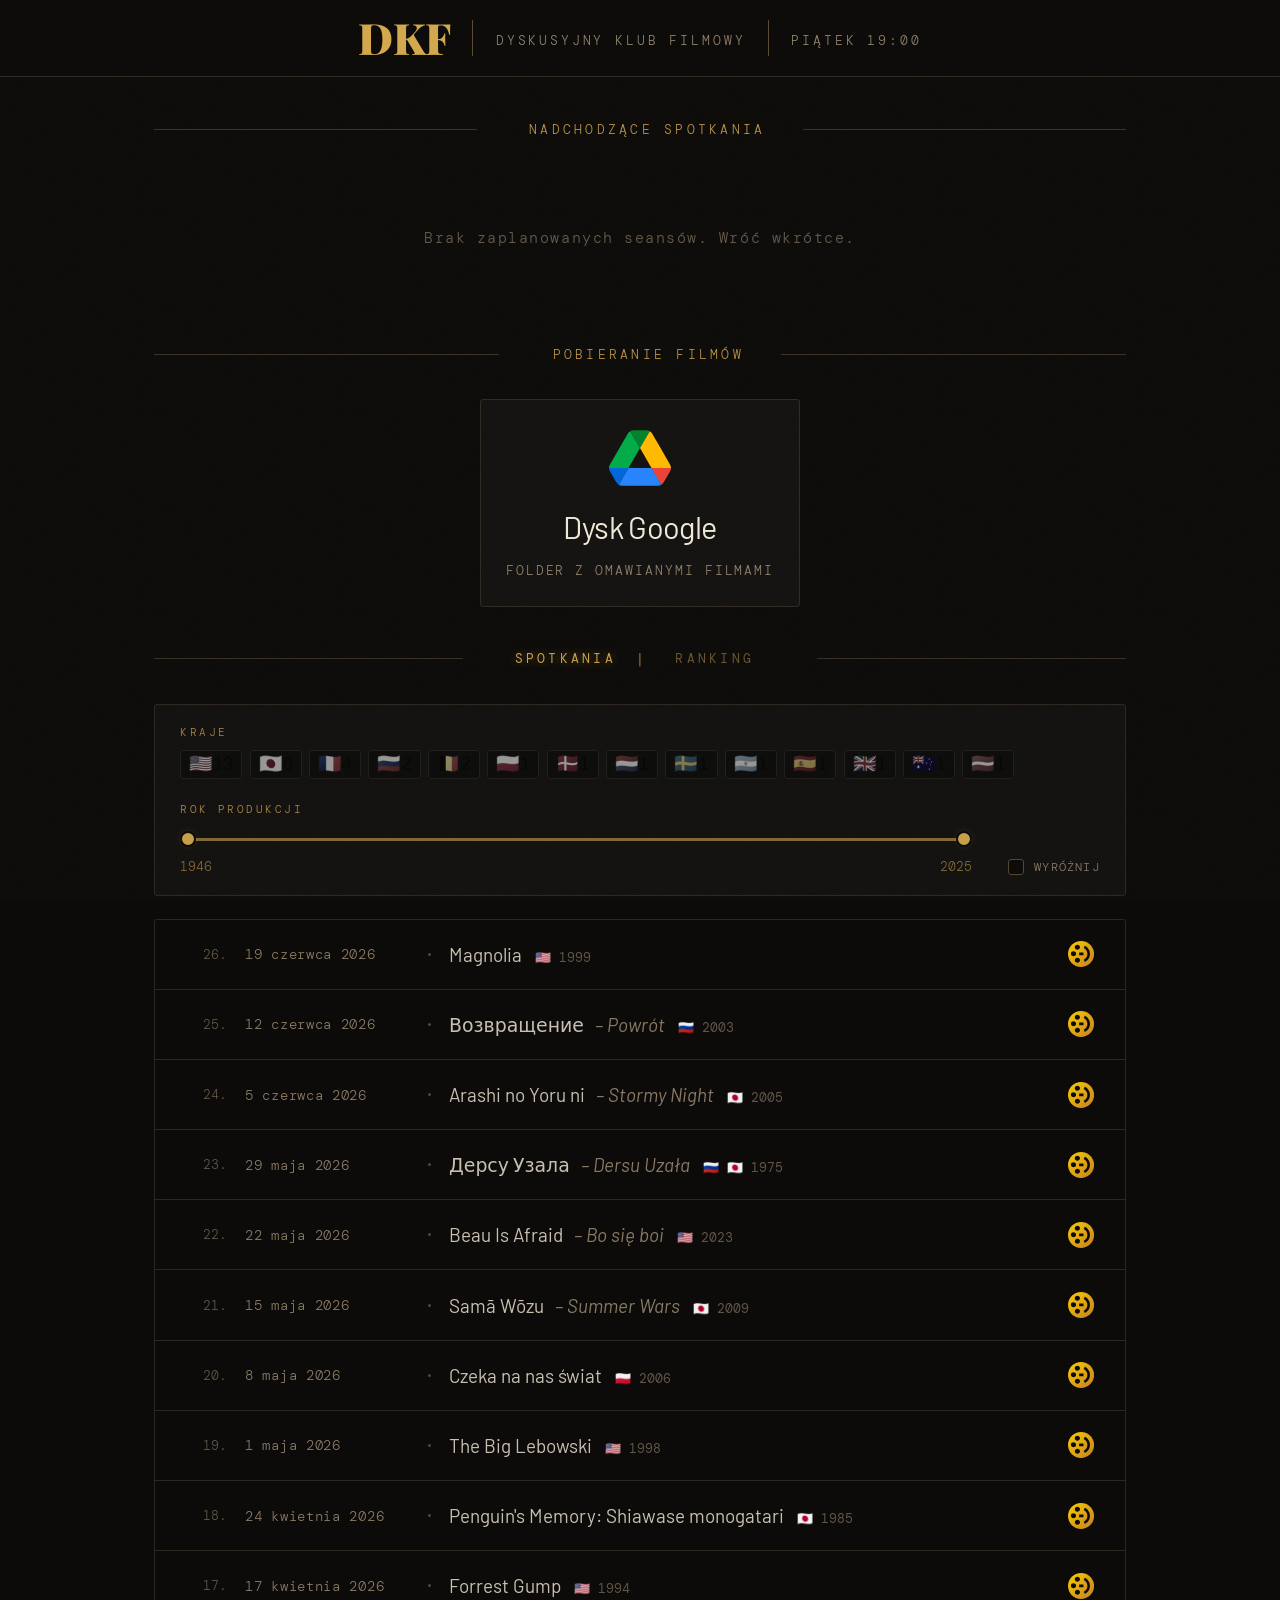
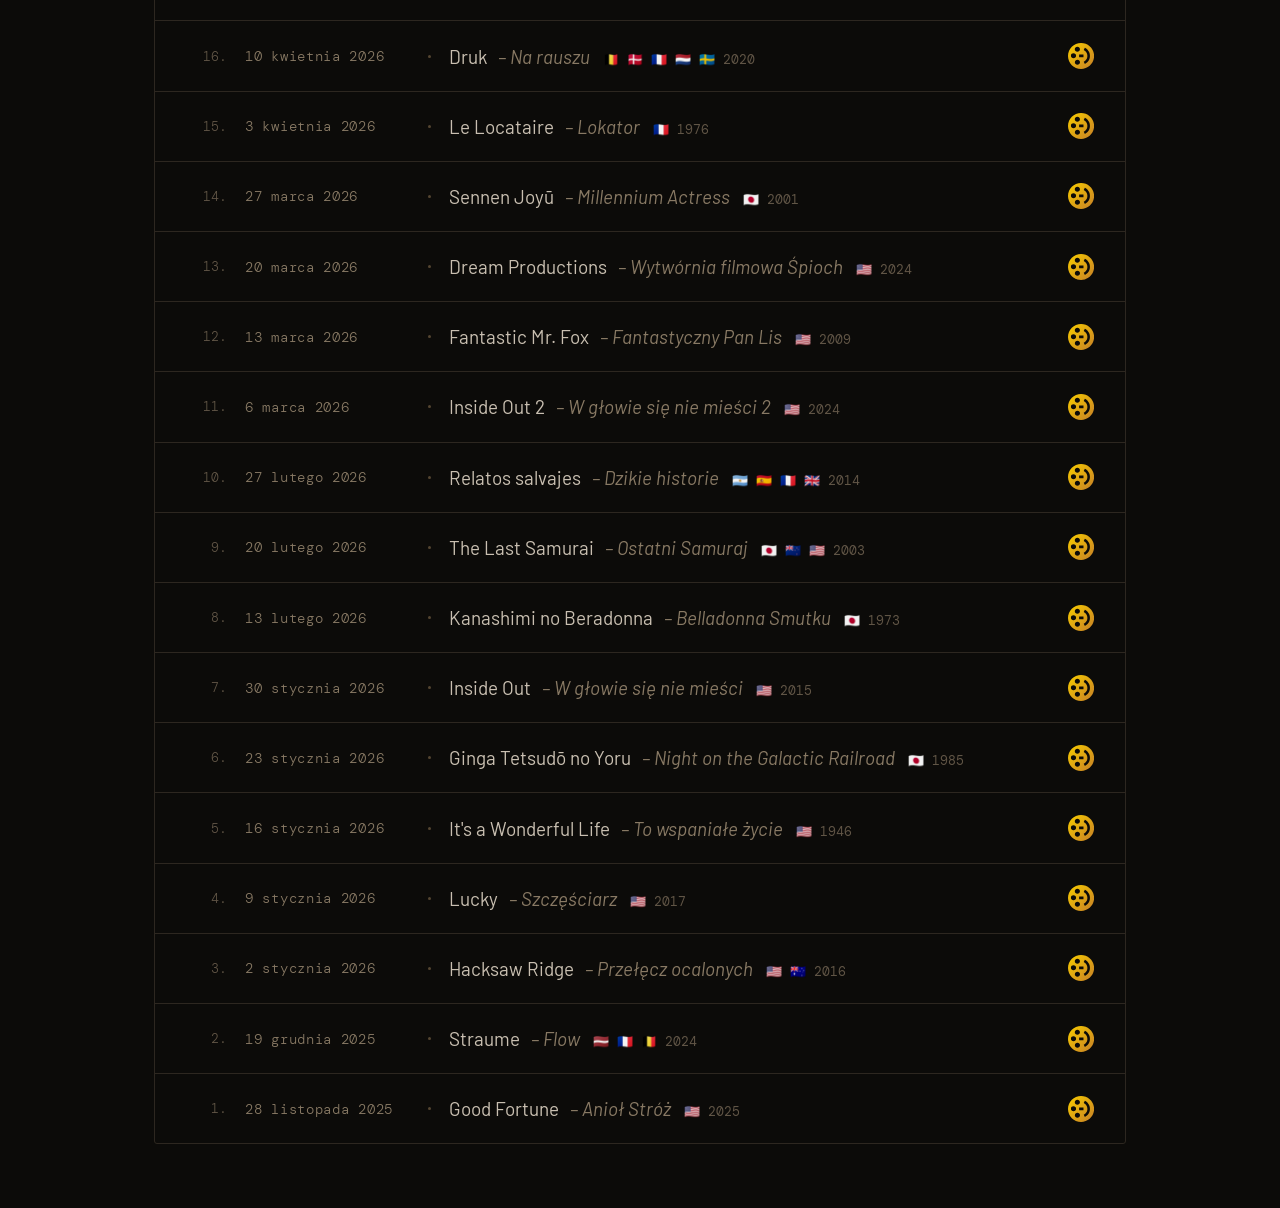
==== commit d83c41a3: "upgrade" ====
--- a/dkf/index.html
+++ b/dkf/index.html
@@ -93,7 +93,7 @@
           <label class="filter-checkbox">
             <input type="checkbox" id="show-all-toggle" />
             <span class="filter-checkbox-box"></span>
-            <span class="filter-checkbox-text">Pokaż niepasujące (wyróżnione)</span>
+            <span class="filter-checkbox-text">Wyróżnij</span>
           </label>
         </div>
 
@@ -107,6 +107,7 @@
       <div class="archive-view archive-view--ranking hidden" id="ranking-view" role="tabpanel" aria-labelledby="toggle-ranking">
         <div class="ranking-actions ranking-actions--top" id="ranking-actions">
           <button type="button" class="ranking-copy-btn" id="ranking-copy-btn">Skopiuj ranking</button>
+          <button type="button" class="ranking-copy-btn ranking-code-btn" id="ranking-code-btn">Skopiuj kod</button>
           <button type="button" class="ranking-copy-btn ranking-restore-btn" id="ranking-restore-btn">Wczytaj z kodu</button>
         </div>
 
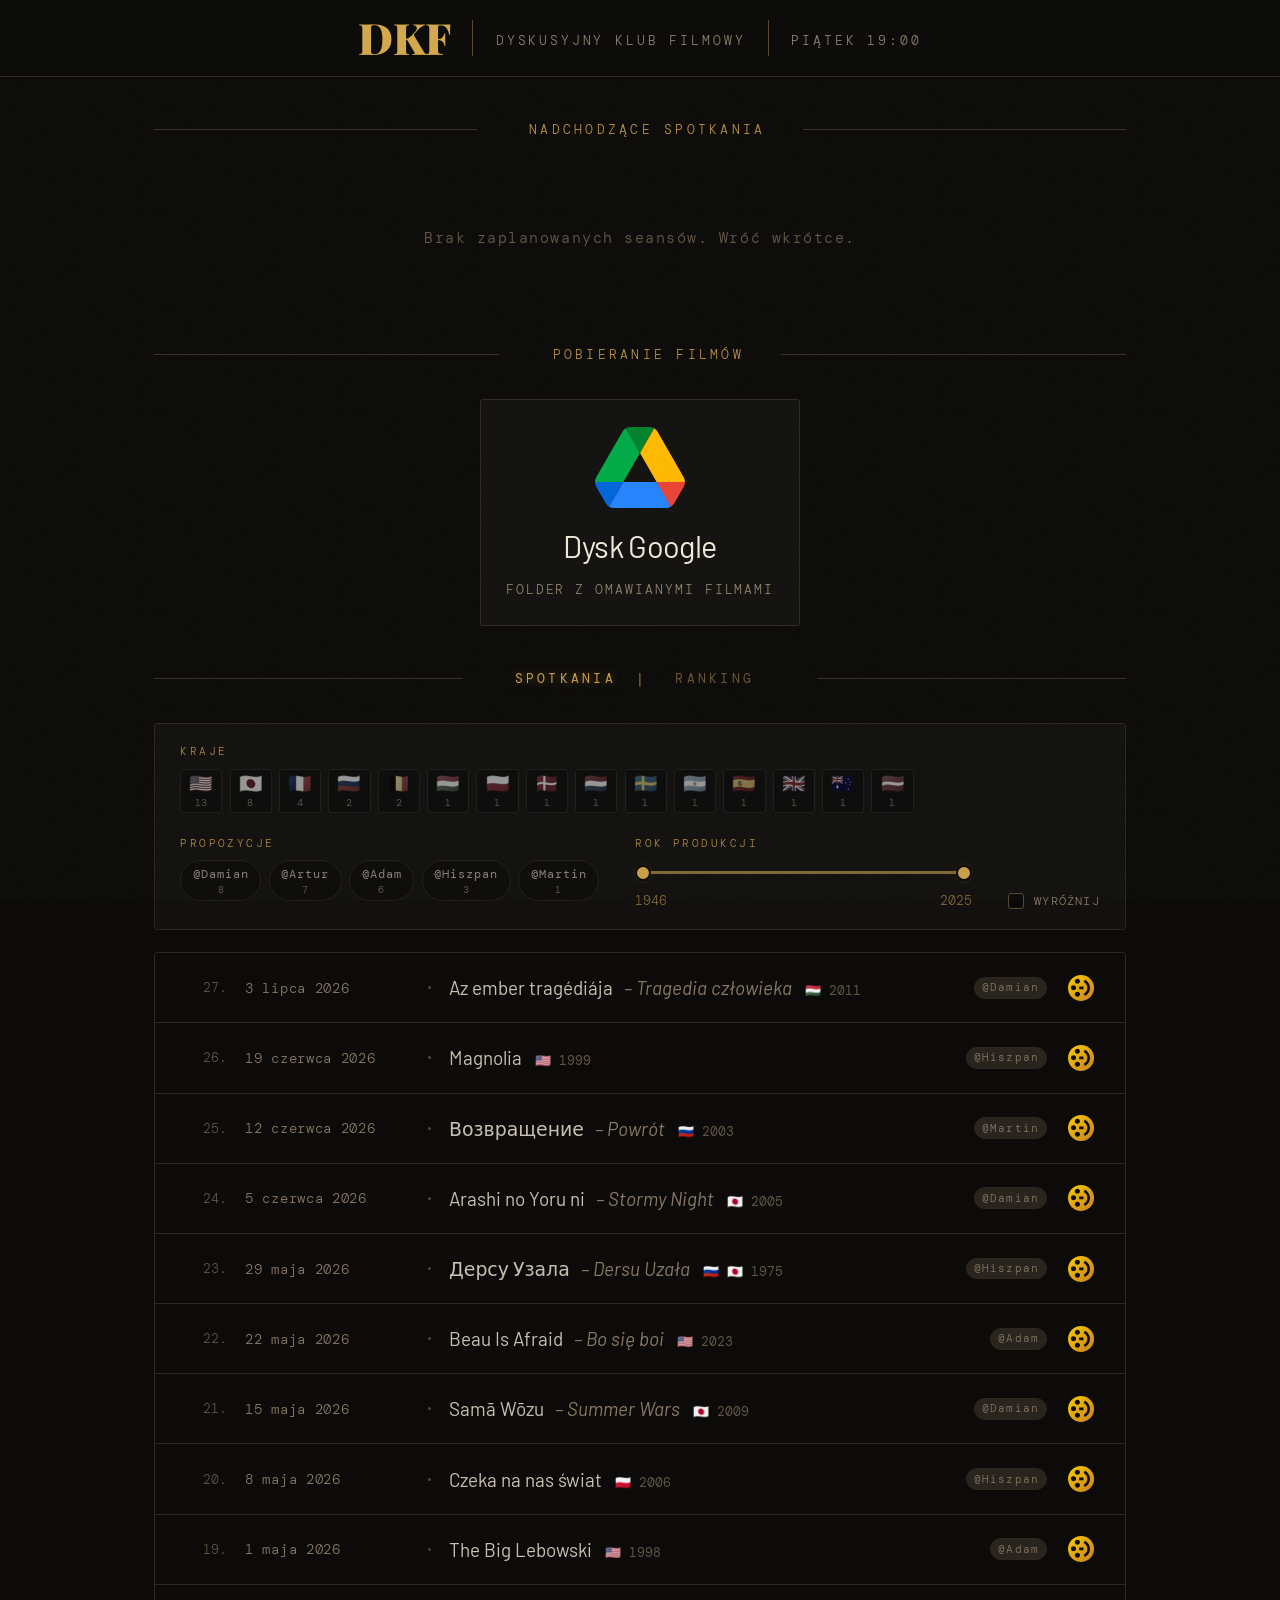
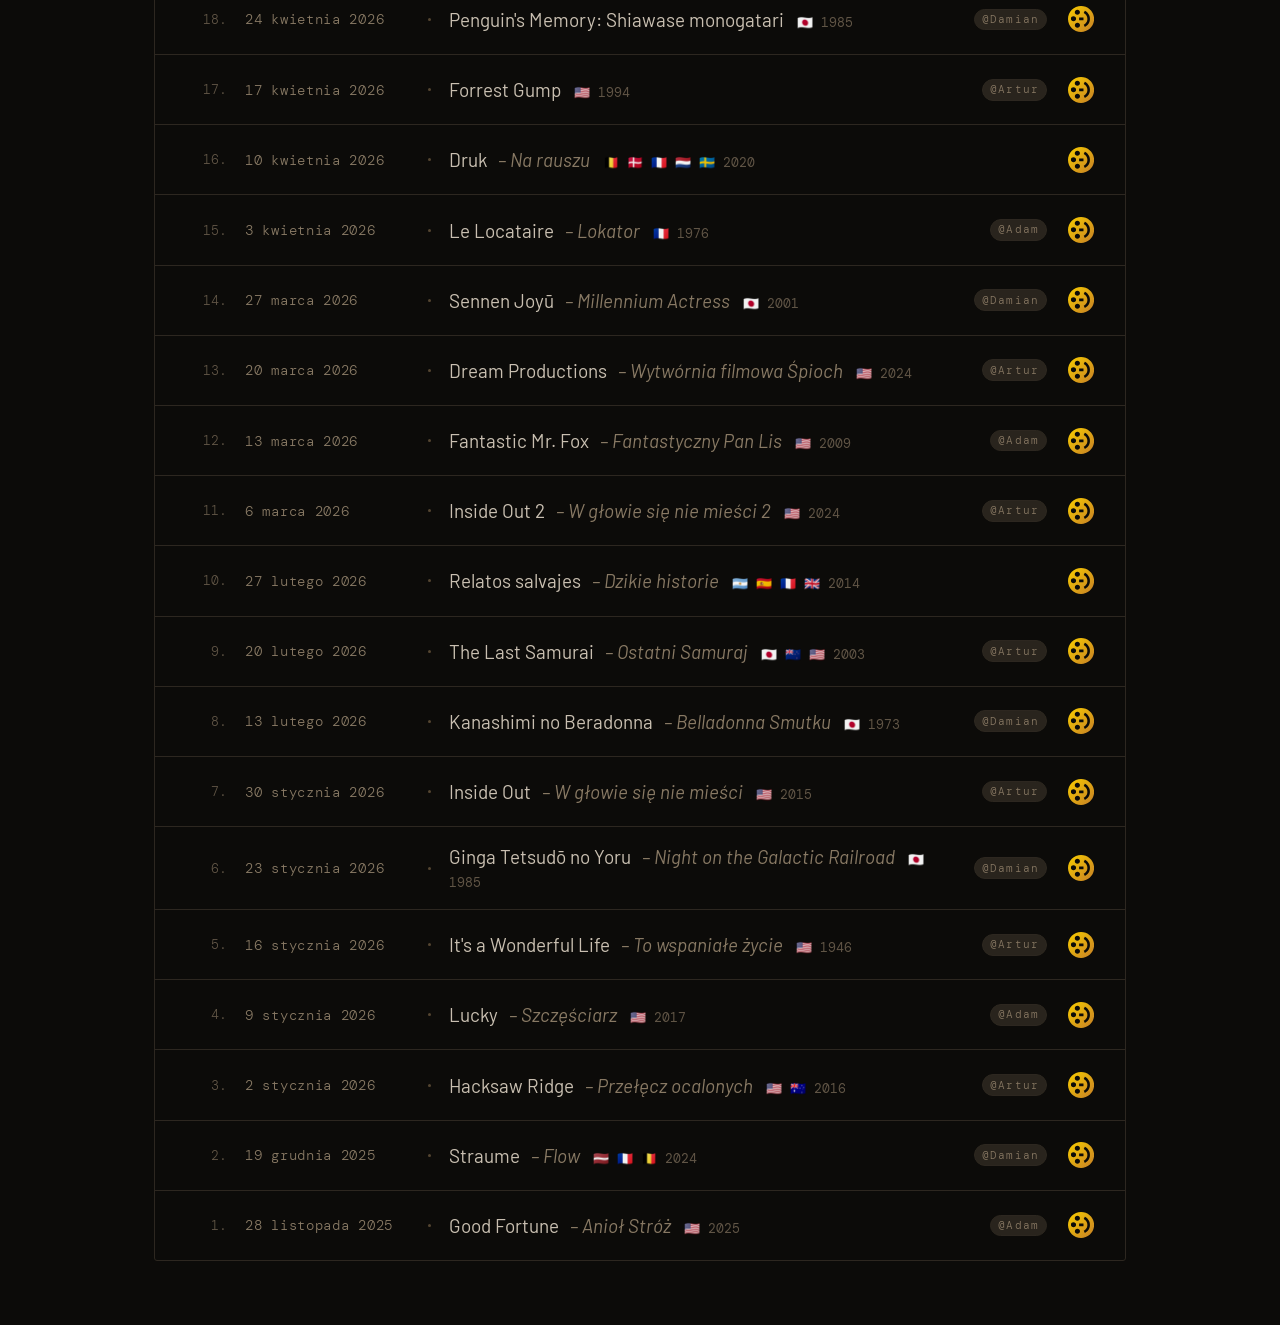
==== commit 40101e19: "Dodanie autorów propozycji" ====
--- a/dkf/index.html
+++ b/dkf/index.html
@@ -75,6 +75,11 @@
             <div class="filter-countries" id="filter-countries"></div>
           </div>
 
+          <div class="filter-group" id="filter-group-authors">
+            <span class="filter-label">Propozycje</span>
+            <div class="filter-authors" id="filter-authors"></div>
+          </div>
+
           <div class="filter-group filter-group--year">
             <span class="filter-label">Rok produkcji</span>
             <div class="year-slider" id="year-slider">
--- a/dkf/style.css
+++ b/dkf/style.css
@@ -237,7 +237,7 @@
 /* CARDS GRID — equal-size responsive grid, no wasted space */
 .cards-grid {
   display: grid;
-  grid-template-columns: repeat(auto-fill, minmax(280px, 1fr));
+  grid-template-columns: repeat(auto-fit, minmax(280px, 360px));
   gap: 1.5rem;
   justify-content: center;
 }
@@ -383,6 +383,19 @@
   margin-top: 0.3rem;
 }
 
+/* CARD AUTHOR — shown below year in upcoming cards */
+.card-author {
+  font-family: var(--font-mono);
+  font-size: 0.65rem;
+  letter-spacing: 0.18em;
+  color: var(--muted);
+  background: rgba(48, 42, 34, 0.9);
+  padding: 0.25em 0.75em;
+  border-radius: 999px;
+  margin-top: 0.2rem;
+  line-height: 1.4;
+}
+
 .card-link {
   width: 100%;
   display: flex;
@@ -450,12 +463,16 @@
   border: 1px solid var(--border);
   background: var(--bg);
   border-radius: 3px;
-  padding: 0.25rem 0.45rem;
+  padding: 0.3rem 0.45rem 0.25rem;
   cursor: pointer;
   line-height: 1;
   font-size: 1rem;
   filter: grayscale(0.6);
   opacity: 0.6;
+  display: flex;
+  flex-direction: column;
+  align-items: center;
+  gap: 0.2rem;
   transition: opacity 0.2s ease, border-color 0.2s ease, filter 0.2s ease, transform 0.15s ease, box-shadow 0.2s ease;
 }
 
@@ -469,6 +486,70 @@
 }
 
 .country-flag { font-size: 1.05rem; }
+
+.country-count {
+  font-family: var(--font-mono);
+  font-size: 0.55rem;
+  letter-spacing: 0.05em;
+  color: var(--muted);
+  line-height: 1;
+}
+
+/* AUTHOR FILTER CHIPS */
+.filter-authors {
+  display: flex;
+  flex-wrap: wrap;
+  gap: 0.4rem;
+}
+
+.author-chip {
+  appearance: none;
+  border: 1px solid var(--border);
+  background: var(--bg);
+  border-radius: 999px;
+  padding: 0.3rem 0.65rem 0.25rem;
+  cursor: pointer;
+  line-height: 1;
+  opacity: 0.65;
+  display: flex;
+  flex-direction: column;
+  align-items: center;
+  gap: 0.15rem;
+  transition: opacity 0.2s ease, border-color 0.2s ease, background 0.2s ease, transform 0.15s ease, box-shadow 0.2s ease;
+}
+
+.author-chip:hover { opacity: 0.9; border-color: var(--border-h); transform: translateY(-1px); }
+
+.author-chip.is-active {
+  opacity: 1;
+  border-color: var(--gold-dim);
+  background: rgba(138, 110, 56, 0.18);
+  box-shadow: 0 0 14px var(--gold-glow);
+}
+
+.author-chip-name {
+  font-family: var(--font-mono);
+  font-size: 0.68rem;
+  letter-spacing: 0.08em;
+  color: var(--text);
+  line-height: 1.3;
+}
+
+/* AUTHOR BUBBLE — in archive/ranking rows, left of filmweb logo */
+.author-bubble {
+  font-family: var(--font-mono);
+  font-size: 0.6rem;
+  letter-spacing: 0.1em;
+  color: var(--muted);
+  background: rgba(48, 42, 34, 0.9);
+  border: 1px solid var(--border);
+  padding: 0.22em 0.65em;
+  border-radius: 999px;
+  white-space: nowrap;
+  flex-shrink: 0;
+  line-height: 1.4;
+  align-self: center;
+}
 
 /* YEAR DUAL-SLIDER */
 .year-slider { width: 100%; }
@@ -608,7 +689,7 @@
 
 .archive-item {
   display: grid;
-  grid-template-columns: 2.5rem 165px auto 1fr auto;
+  grid-template-columns: 2.5rem 165px auto 1fr auto auto;
   align-items: center;
   gap: 1rem;
   padding: 1rem 1.5rem;
@@ -702,7 +783,7 @@
 .ranking-list { margin-top: 0; }
 
 .ranking-item {
-  grid-template-columns: 2.5rem 1.35rem minmax(0, 1fr) auto;
+  grid-template-columns: 2.5rem 1.35rem minmax(0, 1fr) auto auto;
   cursor: grab;
   user-select: none;
 }
@@ -813,8 +894,8 @@
 .card-icon { padding: 0; }
 
 .drive-icon-large {
-  width: 3.4rem;
-  height: 3.4rem;
+  width: 5rem;
+  height: auto;
   transition: filter 0.25s ease, transform 0.25s ease;
 }
 
@@ -1107,7 +1188,7 @@
   .filter-checkbox { align-self: flex-start; }
 
   .archive-item {
-    grid-template-columns: 2rem 1fr auto;
+    grid-template-columns: 2rem 1fr auto auto;
     grid-template-rows: auto auto;
     gap: 0.15rem 0.75rem;
     padding: 0.85rem 1rem;
@@ -1117,18 +1198,20 @@
   .archive-date  { grid-column: 2; grid-row: 2; font-size: 0.7rem; }
   .archive-dot   { display: none; }
   .archive-title { grid-column: 2; grid-row: 1; }
-  .archive-link  { grid-column: 3; grid-row: 1 / 3; align-self: center; }
+  .author-bubble { grid-column: 3; grid-row: 1 / 3; align-self: center; }
+  .archive-link  { grid-column: 4; grid-row: 1 / 3; align-self: center; }
 
   .ranking-item {
-    grid-template-columns: 2rem 1.25rem minmax(0, 1fr) auto;
+    grid-template-columns: 2rem 1.25rem minmax(0, 1fr) auto auto;
     grid-template-rows: auto;
     gap: 0.5rem;
   }
 
-  .ranking-item .archive-num { grid-column: 1; grid-row: 1; align-self: center; }
-  .ranking-handle { grid-column: 2; grid-row: 1; }
-  .ranking-item .archive-title { grid-column: 3; grid-row: 1; }
-  .ranking-item .archive-link { grid-column: 4; grid-row: 1; align-self: center; }
+  .ranking-item .archive-num   { grid-column: 1; grid-row: 1; align-self: center; }
+  .ranking-handle               { grid-column: 2; grid-row: 1; }
+  .ranking-item .archive-title  { grid-column: 3; grid-row: 1; }
+  .ranking-item .author-bubble  { grid-column: 4; grid-row: 1; align-self: center; }
+  .ranking-item .archive-link   { grid-column: 5; grid-row: 1; align-self: center; }
 
   .footer-label,
   .footer-alt,
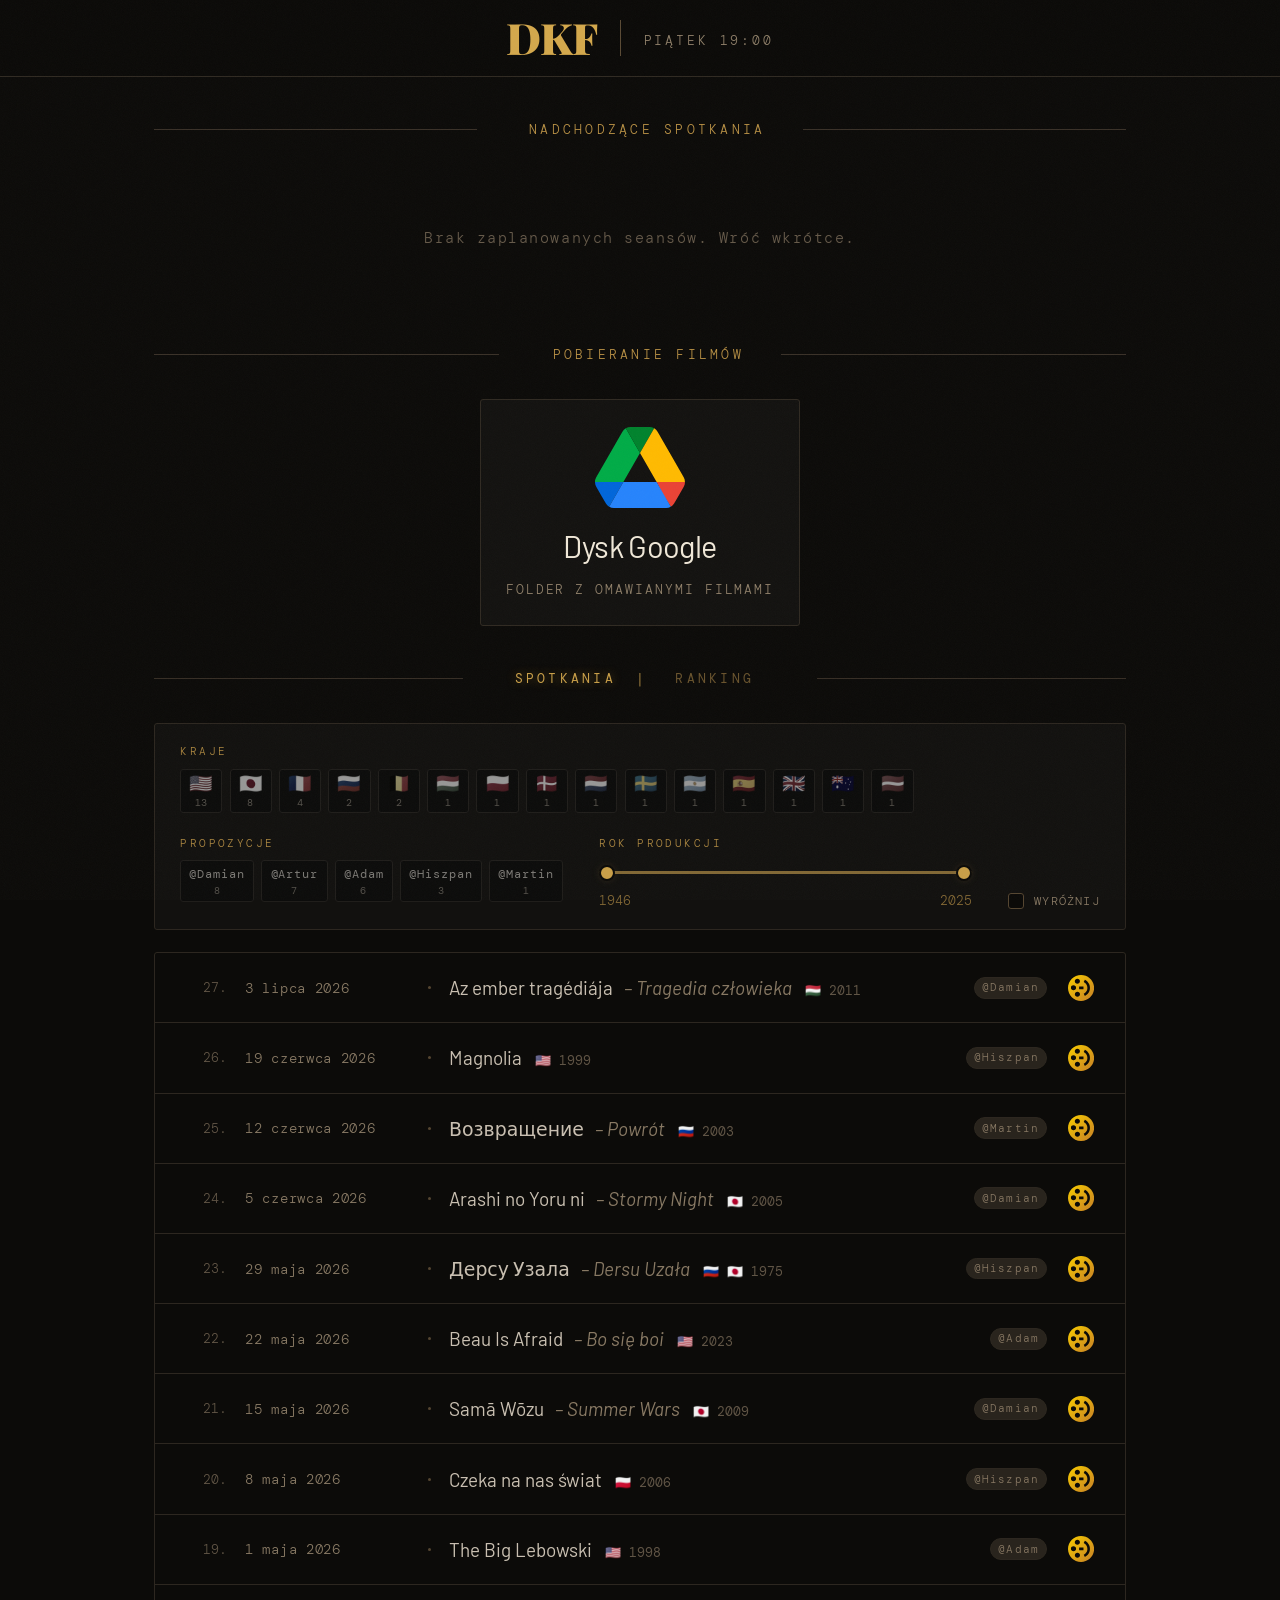
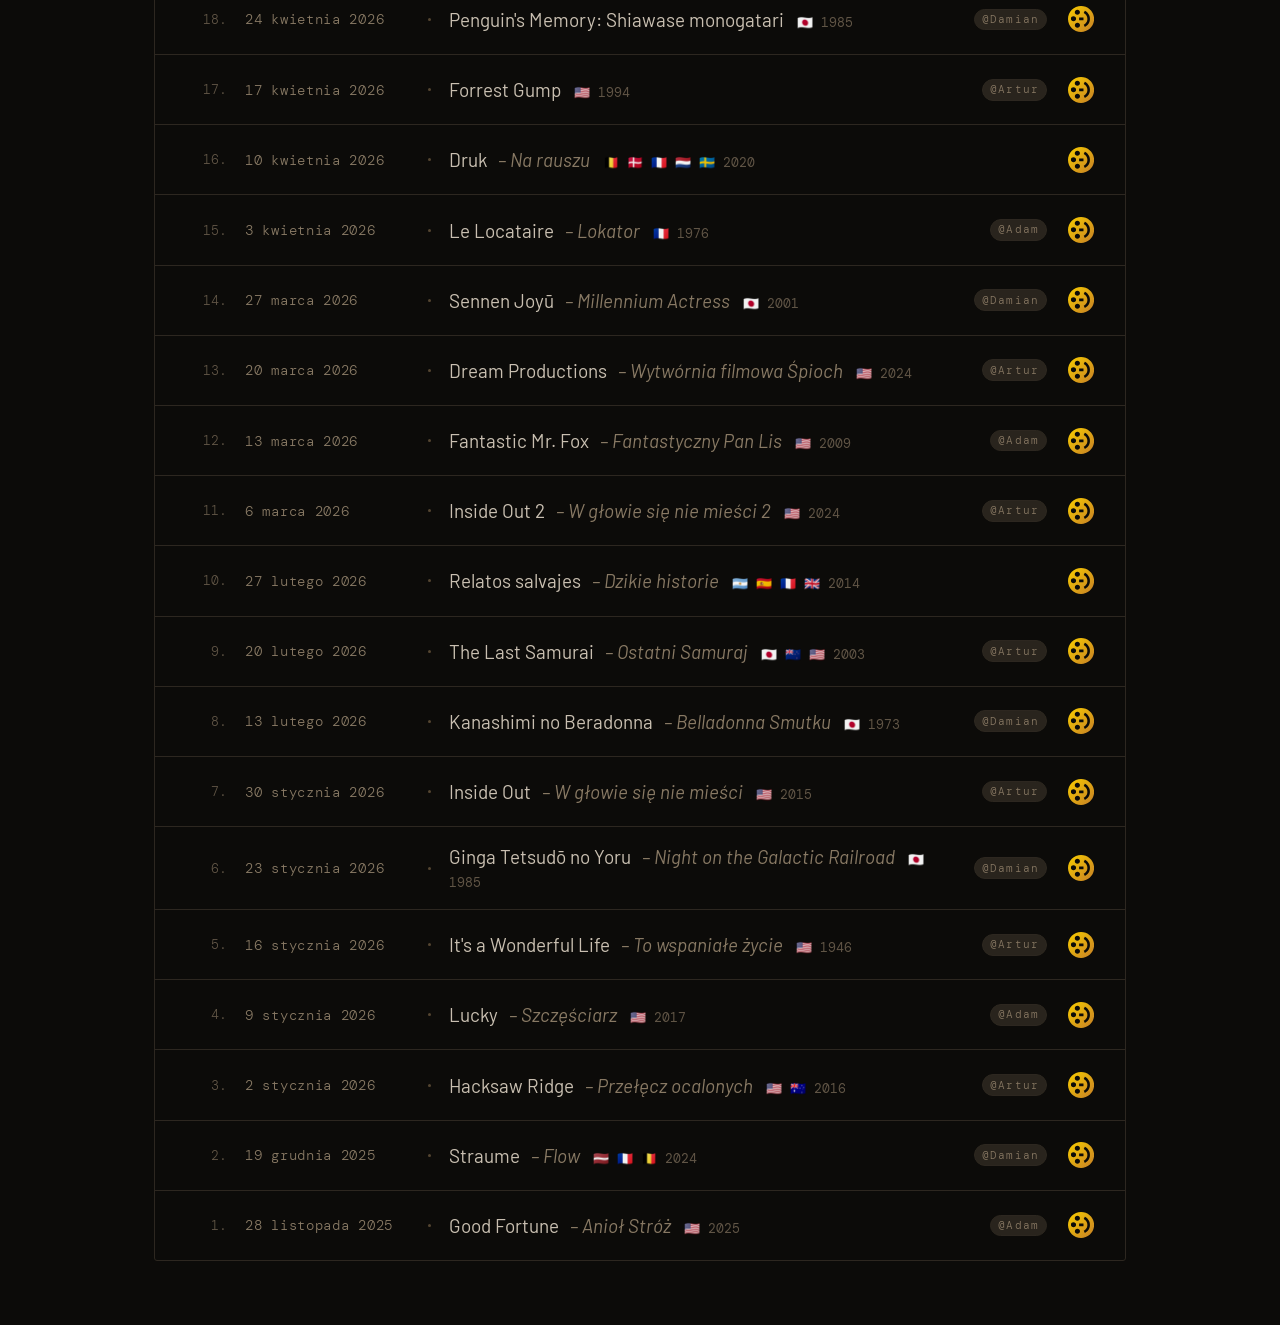
==== commit 7707606e: "drobne zmiany" ====
--- a/dkf/index.html
+++ b/dkf/index.html
@@ -18,8 +18,6 @@
     <div class="header-inner">
       <div class="header-logo">
         <span class="logo-dkf">DKF</span>
-        <div class="logo-divider"></div>
-        <div class="logo-text"><span class="logo-full">Dyskusyjny Klub Filmowy</span></div>
         <div class="logo-divider"></div>
         <div class="logo-text"><span class="logo-full">Piątek 19:00</span></div>
       </div>
--- a/dkf/style.css
+++ b/dkf/style.css
@@ -248,12 +248,13 @@
   justify-content: center;
 }
 
-/* MOVIE CARD */
+/* MOVIE CARD — Updated with 2:3 aspect ratio and background poster layer */
 .movie-card {
   background: var(--bg-card);
   border: 1px solid var(--border);
   border-radius: 3px;
   width: 100%;
+  aspect-ratio: 2 / 3; /* Enforces industrial standard movie poster proportions */
   display: flex;
   flex-direction: column;
   align-items: center;
@@ -265,6 +266,22 @@
   animation: fadeInUp 0.5s ease both;
 }
 
+/* POSTER BACKGROUND LAYER: Uses the JS variable, handles opacity and zoom */
+.movie-card::before {
+  content: '';
+  position: absolute;
+  inset: 0;
+  /* A subtle dark gradient overlay is included underneath to ensure text stays readable even with bright posters */
+  background-image: linear-gradient(180deg, rgba(19, 18, 16, 0.4) 0%, rgba(19, 18, 16, 0.85) 100%), var(--poster-url, none);
+  background-size: cover;       /* Automatically zooms/crops non-standard images to fill perfectly */
+  background-position: center;   /* Keeps the zoom focused on the center of the poster */
+  opacity: 0.3;                /* Highly transparent by default */
+  filter: grayscale(0.2);        /* Keeps it moody and blended into the theme initially */
+  transition: opacity 0.4s ease, filter 0.4s ease;
+  z-index: 0;
+}
+
+/* Top decorative gold line — elevated to z-index 2 so it stays visible */
 .movie-card::after {
   content: '';
   position: absolute;
@@ -275,8 +292,10 @@
   background: linear-gradient(90deg, transparent, var(--gold-dim), transparent);
   opacity: 0;
   transition: opacity 0.3s ease;
-}
-
+  z-index: 2;
+}
+
+/* HOVER STATES */
 .movie-card:hover {
   border-color: var(--border-h);
   transform: translateY(-6px);
@@ -284,6 +303,26 @@
   background: var(--bg-card-h);
 }
 
+/* Hover effect for the poster: makes it non-transparent */
+.movie-card:hover::before {
+  /* Toned down the gradient alpha from 0.4/0.85 to 0.1/0.45 for maximum image clarity */
+  background-image: linear-gradient(180deg, rgba(19, 18, 16, 0.1) 0%, rgba(19, 18, 16, 0.45) 100%), var(--poster-url, none);
+  opacity: 1; 
+  filter: grayscale(0); 
+}
+
+/* Replaced the harsh 1px stroke outline with a layered, ambient soft shadow */
+.movie-card:hover .date-day,
+.movie-card:hover .date-month-year,
+.movie-card:hover .card-title,
+.movie-card:hover .card-alt,
+.movie-card:hover .card-year {
+  text-shadow: 
+    0 2px 4px rgba(19, 18, 16, 0.6),
+    0 4px 12px rgba(19, 18, 16, 0.8);
+  transition: text-shadow 0.3s ease;
+}
+
 .movie-card:hover::after { opacity: 1; }
 
 .movie-card.is-today {
@@ -297,6 +336,12 @@
 }
 
 .movie-card.is-past { opacity: 0.72; }
+
+/* LAYER MANAGEMENT: Forces all child text containers safely on top of the poster background */
+.movie-card > * {
+  position: relative;
+  z-index: 1;
+}
 
 .card-date {
   width: 100%;
@@ -349,19 +394,19 @@
 }
 
 .card-info {
-  padding: 1.5rem 1.75rem 1.25rem;
+  padding: 1.75rem 1.5rem;
   display: flex;
   flex-direction: column;
   align-items: center;
   justify-content: center;
-  gap: 0.5rem;
+  gap: 0.75rem; /* Increased to expand the content group naturally */
   flex: 1;
   width: 100%;
 }
 
 .card-title {
   font-family: var(--font-display);
-  font-size: 1.55rem;
+  font-size: 1.75rem; /* Scaled up from 1.55rem to command more space */
   font-weight: 700;
   color: var(--cream);
   line-height: 1.2;
@@ -371,29 +416,31 @@
 .card-alt {
   font-family: var(--font-display);
   font-style: italic;
-  font-size: 1.05rem;
+  font-size: 1.1rem; /* Scaled up from 1.05rem */
   color: var(--muted);
+  line-height: 1.3;
 }
 
 .card-year {
   font-family: var(--font-mono);
-  font-size: 0.72rem;
+  font-size: 0.8rem; /* Scaled up from 0.72rem */
   color: var(--text-dim);
   letter-spacing: 0.18em;
-  margin-top: 0.3rem;
+  margin-top: 0.6rem; /* Distinct separation between title section and meta section */
 }
 
 /* CARD AUTHOR — shown below year in upcoming cards */
 .card-author {
   font-family: var(--font-mono);
-  font-size: 0.65rem;
-  letter-spacing: 0.18em;
+  font-size: 0.7rem; /* Scaled up from 0.65rem */
+  letter-spacing: 0.15em;
   color: var(--muted);
   background: rgba(48, 42, 34, 0.9);
-  padding: 0.25em 0.75em;
+  padding: 0.3em 0.85em; /* Slightly roomier padding */
   border-radius: 999px;
-  margin-top: 0.2rem;
+  margin-top: 0.3rem;
   line-height: 1.4;
+  border: 1px solid rgba(212, 168, 76, 0.12); /* Subtle gold frame to anchor the tag */
 }
 
 .card-link {
@@ -506,24 +553,26 @@
   appearance: none;
   border: 1px solid var(--border);
   background: var(--bg);
-  border-radius: 999px;
-  padding: 0.3rem 0.65rem 0.25rem;
+  border-radius: 3px; /* Changed from 999px to match country-chip */
+  padding: 0.3rem 0.45rem 0.25rem; /* Updated padding to match country-chip proportions */
   cursor: pointer;
   line-height: 1;
-  opacity: 0.65;
+  filter: grayscale(0.6); /* Added to match country-chip */
+  opacity: 0.6; /* Balanced with country-chip */
   display: flex;
   flex-direction: column;
   align-items: center;
-  gap: 0.15rem;
-  transition: opacity 0.2s ease, border-color 0.2s ease, background 0.2s ease, transform 0.15s ease, box-shadow 0.2s ease;
+  gap: 0.2rem; /* Updated to match country-chip */
+  transition: opacity 0.2s ease, border-color 0.2s ease, filter 0.2s ease, transform 0.15s ease, box-shadow 0.2s ease;
 }
 
 .author-chip:hover { opacity: 0.9; border-color: var(--border-h); transform: translateY(-1px); }
 
 .author-chip.is-active {
   opacity: 1;
+  filter: grayscale(0); /* Added to match country-chip */
   border-color: var(--gold-dim);
-  background: rgba(138, 110, 56, 0.18);
+  background: rgba(138, 110, 56, 0.18); /* Kept unique background tint for authors */
   box-shadow: 0 0 14px var(--gold-glow);
 }
 
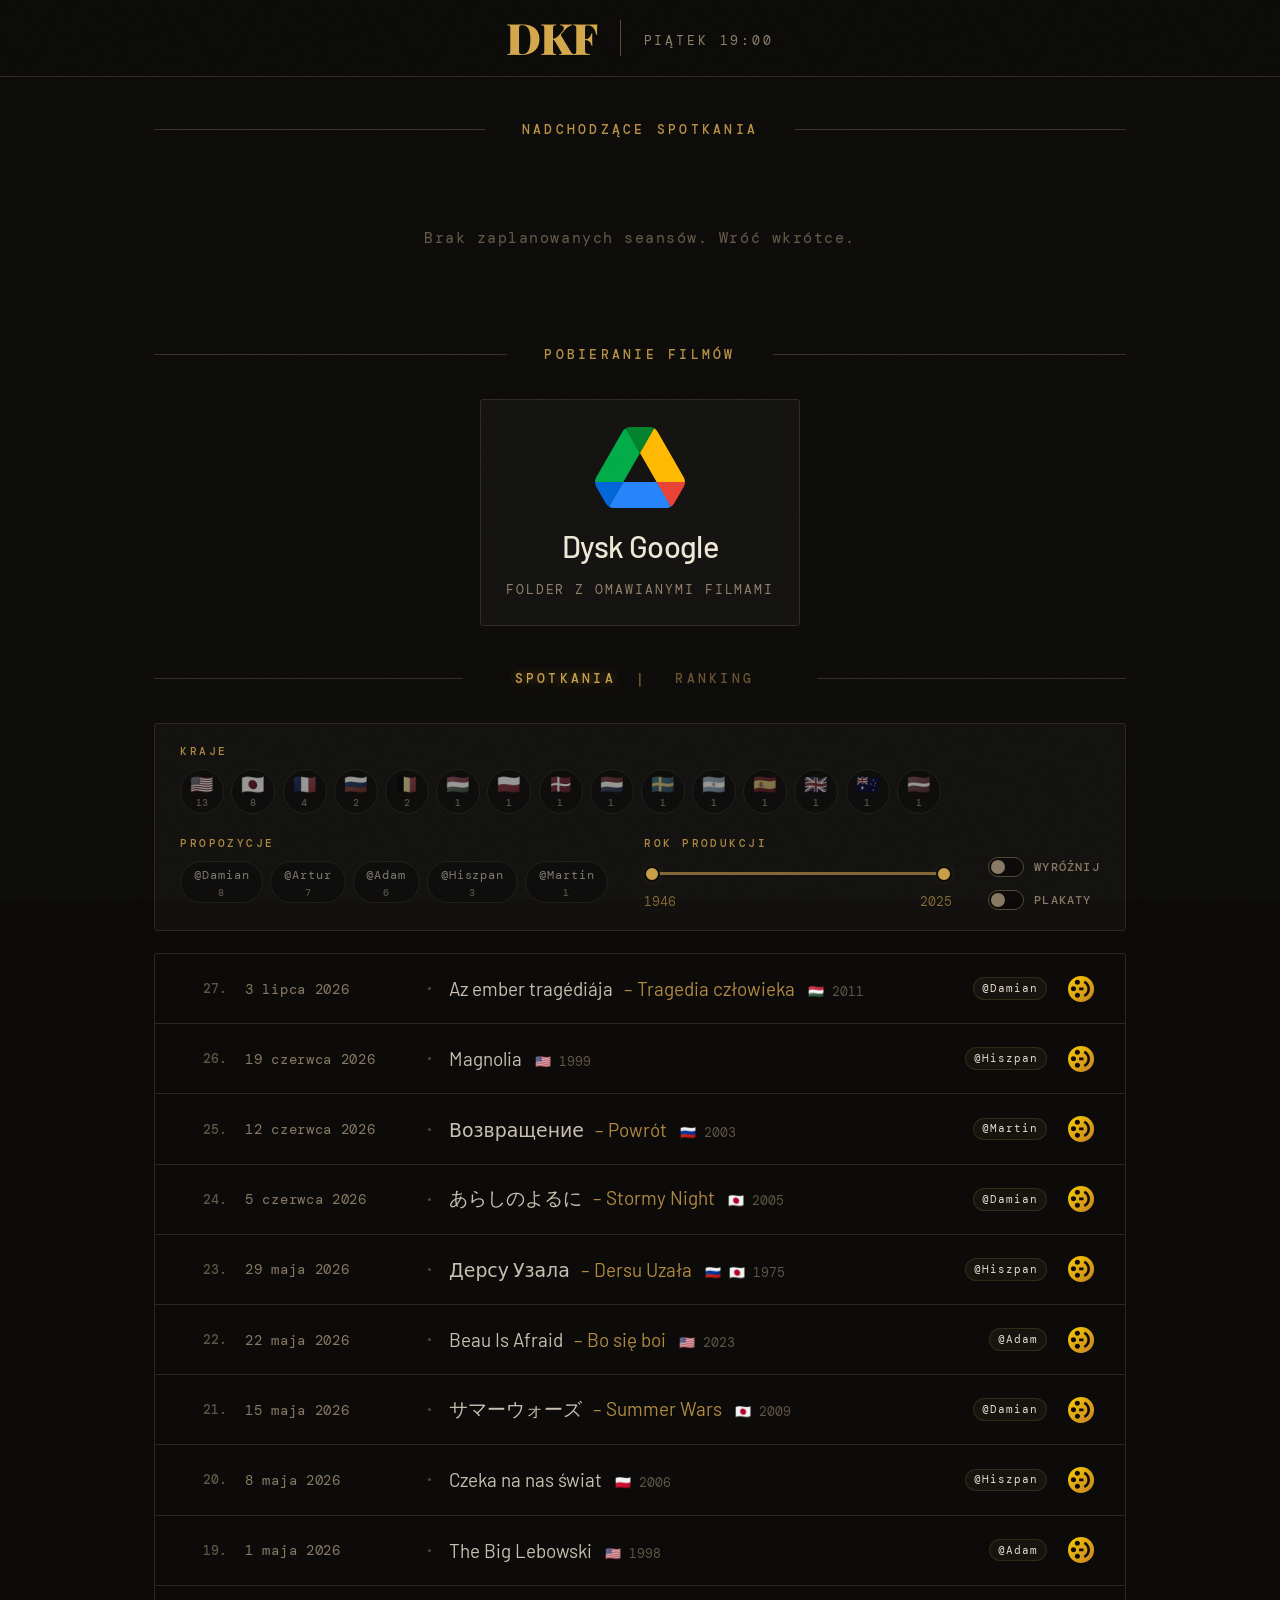
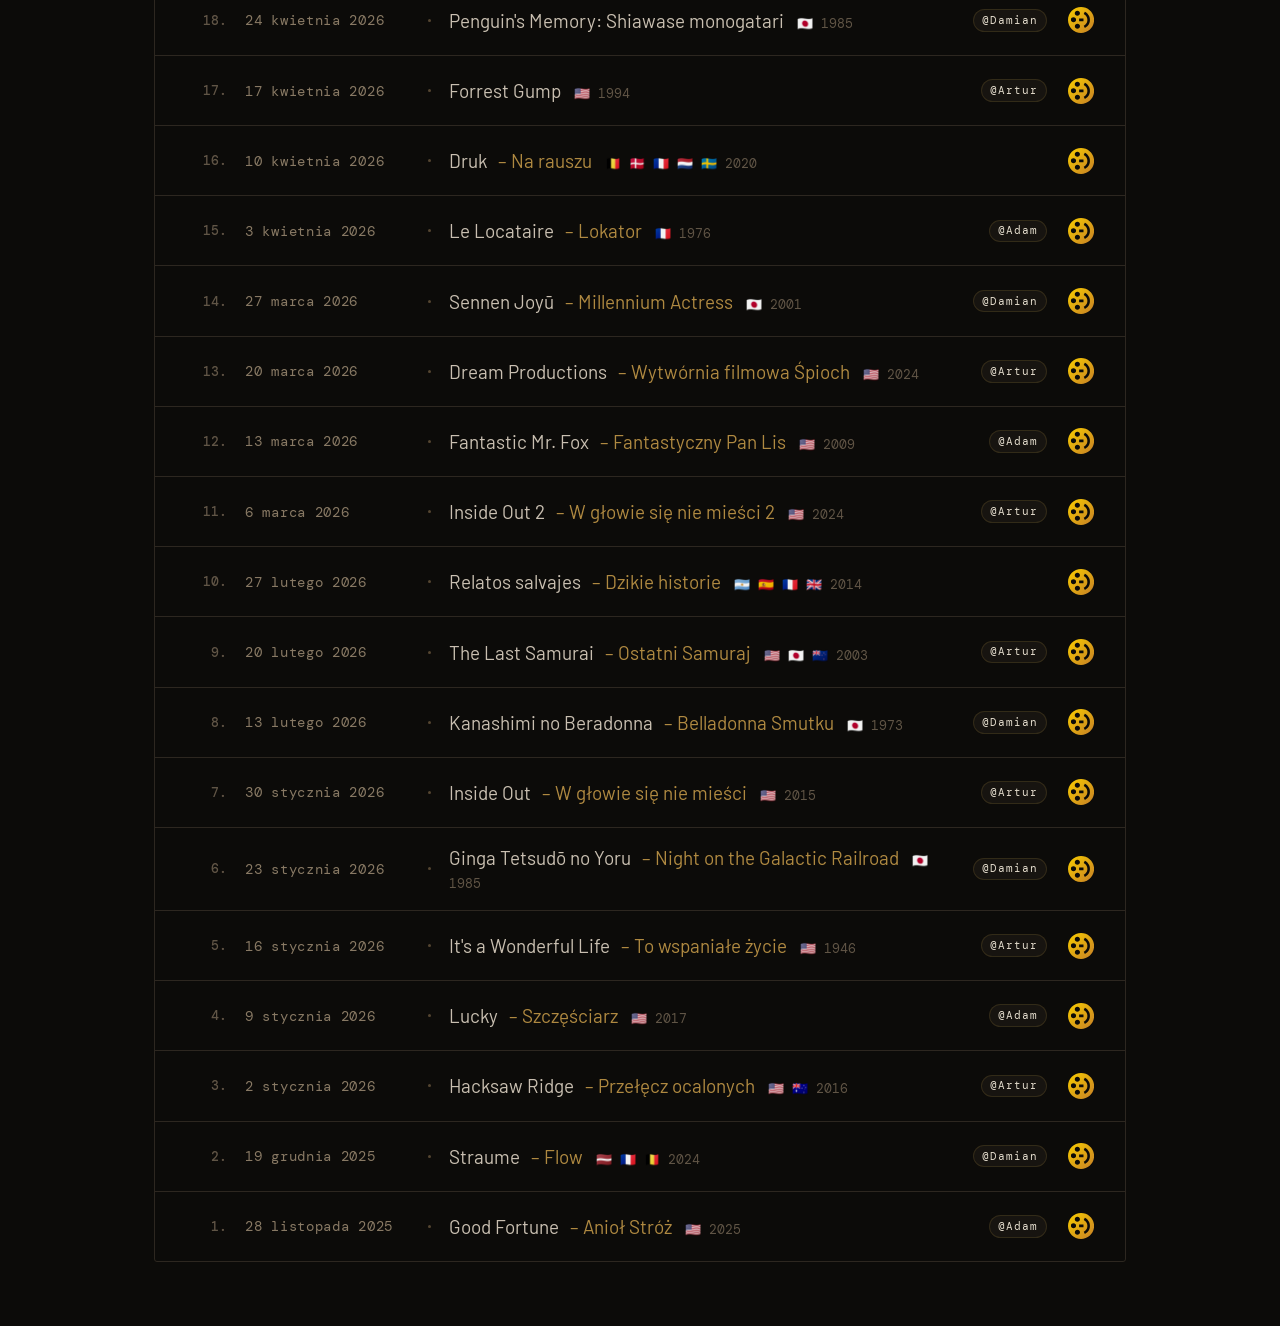
==== commit 5b17a6ed: "Poprawki po opusie" ====
--- a/dkf/index.html
+++ b/dkf/index.html
@@ -7,7 +7,7 @@
   <link rel="icon" type="image/png" href="favicon.png">
   <link rel="preconnect" href="https://fonts.googleapis.com" />
   <link rel="preconnect" href="https://fonts.gstatic.com" crossorigin />
-  <link href="https://fonts.googleapis.com/css2?family=Playfair+Display:ital,wght@0,400;0,700;0,900;1,400;1,700&family=DM+Mono:wght@300;400;500&family=Barlow:wght@300;400;500&family=Google+Sans:wght@400;500&display=swap" rel="stylesheet" />
+  <link href="https://fonts.googleapis.com/css2?family=Playfair+Display:ital,wght@0,400;0,700;0,900;1,400;1,700&family=DM+Mono:wght@300;400;500&family=Barlow:wght@300;400;500;600&family=Google+Sans:wght@400;500&display=swap" rel="stylesheet" />
   <link rel="stylesheet" href="style.css" />
 </head>
 
@@ -28,7 +28,7 @@
     <section class="upcoming-section">
       <div class="section-label">
         <span class="label-line"></span>
-        <span class="label-text" id="label-upcoming" title="Kliknij, aby skopiować do schowka">Nadchodzące spotkania</span>
+        <span class="label-text" id="label-upcoming" data-hint="Skopiuj listę nadchodzących spotkań">Nadchodzące spotkania</span>
         <span class="label-line"></span>
       </div>
 
@@ -42,12 +42,12 @@
     <section class="download-section">
       <div class="section-label">
         <span class="label-line"></span>
-        <a class="label-text label-link" href="https://drive.google.com/drive/folders/1pQmbtr6OxSjRZ9QuECT4Y2iY_wdzlDYW?usp=sharing" target="_blank" rel="noopener" title="Otwórz dysk Google">Pobieranie filmów</a>
+        <a class="label-text label-link" href="https://drive.google.com/drive/folders/1pQmbtr6OxSjRZ9QuECT4Y2iY_wdzlDYW?usp=sharing" target="_blank" rel="noopener" data-hint="Dysk wymaga poproszenia o dostęp">Pobieranie filmów</a>
         <span class="label-line"></span>
       </div>
 
       <div class="cards-grid">
-        <a class="drive-card" href="https://drive.google.com/drive/folders/1pQmbtr6OxSjRZ9QuECT4Y2iY_wdzlDYW?usp=sharing" target="_blank" rel="noopener">
+        <a class="drive-card" href="https://drive.google.com/drive/folders/1pQmbtr6OxSjRZ9QuECT4Y2iY_wdzlDYW?usp=sharing" target="_blank" rel="noopener" data-hint="Dysk wymaga poproszenia o dostęp">
           <div class="card-icon"><img src="gdrive.svg" alt="Google Drive" class="drive-icon-large" /></div>
           <h3 class="drive-title">Dysk Google</h3>
           <p class="drive-desc">Folder z omawianymi filmami</p>
@@ -59,9 +59,9 @@
       <div class="section-label section-label--archive-toggle">
         <span class="label-line"></span>
         <div class="archive-toggle" role="tablist" aria-label="Widok poprzednich spotkań">
-          <button type="button" class="archive-toggle-option is-selected" id="toggle-meetings" role="tab" aria-selected="true" aria-controls="meetings-view" title="Kliknij ponownie, aby skopiować listę spotkań">Spotkania</button>
+          <button type="button" class="archive-toggle-option is-selected" id="toggle-meetings" role="tab" aria-selected="true" aria-controls="meetings-view" data-hint="Kliknij ponownie, aby skopiować listę spotkań">Spotkania</button>
           <span class="archive-toggle-divider" aria-hidden="true">|</span>
-          <button type="button" class="archive-toggle-option" id="toggle-ranking" role="tab" aria-selected="false" aria-controls="ranking-view" title="Przełącz na ranking">&nbsp;Ranking</button>
+          <button type="button" class="archive-toggle-option" id="toggle-ranking" role="tab" aria-selected="false" aria-controls="ranking-view" data-hint="Przełącz na ranking">&nbsp;Ranking</button>
         </div>
         <span class="label-line"></span>
       </div>
@@ -93,14 +93,23 @@
             </div>
           </div>
 
-          <label class="filter-checkbox">
-            <input type="checkbox" id="show-all-toggle" />
-            <span class="filter-checkbox-box"></span>
-            <span class="filter-checkbox-text">Wyróżnij</span>
-          </label>
+          <div class="filter-switches">
+            <label class="switch-control">
+              <input type="checkbox" id="show-all-toggle" />
+              <span class="switch-track"><span class="switch-thumb"></span></span>
+              <span class="switch-text">Wyróżnij</span>
+            </label>
+            <label class="switch-control">
+              <input type="checkbox" id="poster-mode-toggle" />
+              <span class="switch-track"><span class="switch-thumb"></span></span>
+              <span class="switch-text">Plakaty</span>
+            </label>
+          </div>
         </div>
 
         <ul class="archive-list" id="archive-list"></ul>
+
+        <div class="poster-grid hidden" id="archive-poster-grid"></div>
 
         <div class="empty-state hidden" id="archive-empty">
           <p>Brak omówionych filmów.</p>
@@ -109,9 +118,9 @@
 
       <div class="archive-view archive-view--ranking hidden" id="ranking-view" role="tabpanel" aria-labelledby="toggle-ranking">
         <div class="ranking-actions ranking-actions--top" id="ranking-actions">
-          <button type="button" class="ranking-copy-btn" id="ranking-copy-btn">Skopiuj ranking</button>
-          <button type="button" class="ranking-copy-btn ranking-code-btn" id="ranking-code-btn">Skopiuj kod</button>
-          <button type="button" class="ranking-copy-btn ranking-restore-btn" id="ranking-restore-btn">Wczytaj z kodu</button>
+          <button type="button" class="ranking-copy-btn" id="ranking-copy-btn" data-hint="Skopiuj listę filmów w rankingu">Skopiuj ranking</button>
+          <button type="button" class="ranking-copy-btn ranking-code-btn" id="ranking-code-btn" data-hint="Skopiuj kod do przywracania rankingu">Skopiuj kod</button>
+          <button type="button" class="ranking-copy-btn ranking-restore-btn" id="ranking-restore-btn" data-hint="Odtwórz ranking z kodu">Wczytaj z kodu</button>
         </div>
 
         <ul class="archive-list ranking-list" id="ranking-list"></ul>
--- a/dkf/style.css
+++ b/dkf/style.css
@@ -1,4 +1,4 @@
-/* DYSKUSYJNY KLUB FILMOWY — style v7 */
+/* DYSKUSYJNY KLUB FILMOWY — style v8 */
 
 :root {
   --bg:          #0c0b09;
@@ -19,6 +19,7 @@
   --font-display: 'Playfair Display', Georgia, serif;
   --font-mono:    'DM Mono', 'Courier New', monospace;
   --font-body:    'Barlow', system-ui, sans-serif;
+  --ease-smooth:  cubic-bezier(0.22, 1, 0.36, 1);
 }
 
 *, *::before, *::after { box-sizing: border-box; margin: 0; padding: 0; }
@@ -98,7 +99,7 @@
 .logo-full {
   font-family: var(--font-mono);
   font-size: 0.72rem;
-  font-weight: 300;
+  font-weight: 400;
   letter-spacing: 0.22em;
   text-transform: uppercase;
   color: var(--muted);
@@ -132,6 +133,7 @@
 .label-text {
   font-family: var(--font-mono);
   font-size: 0.72rem;
+  font-weight: 500;
   letter-spacing: 0.25em;
   text-transform: uppercase;
   color: var(--gold-label);
@@ -156,33 +158,61 @@
   transition: opacity 0.25s ease;
 }
 
-.label-text::before {
-  content: '⎘';
-  font-size: 0.8em;
-  margin-right: 0.5em;
-  opacity: 0;
-  transition: opacity 0.25s ease;
-}
-
 .label-link {
   text-decoration: none;
   display: inline-block;
 }
 
-.label-link::before { content: '↗'; }
-
 .section-label:hover .label-text {
   color: var(--gold);
   text-shadow: 0 0 12px rgba(212, 168, 76, 0.7), 0 0 30px rgba(212, 168, 76, 0.35), 0 0 60px rgba(212, 168, 76, 0.15);
 }
 
 .section-label:hover .label-text::after { opacity: 1; }
-.section-label:hover .label-text::before { opacity: 0.7; }
 .section-label:hover .label-line { background: var(--border-h); }
 
 .section-label:active .label-text {
   color: var(--cream);
   text-shadow: 0 0 20px rgba(240, 232, 216, 0.6);
+}
+
+/* HINT POPUP — small unobtrusive tooltip */
+.hint-popup {
+  position: fixed;
+  z-index: 2000;
+  transform: translate(-50%, -100%) translateY(4px) scale(0.96);
+  background: var(--bg-card-h);
+  border: 1px solid var(--border-h);
+  color: var(--cream);
+  font-family: var(--font-mono);
+  font-size: 0.6rem;
+  font-weight: 400;
+  letter-spacing: 0.08em;
+  padding: 0.45em 0.8em;
+  border-radius: 5px;
+  white-space: nowrap;
+  pointer-events: none;
+  opacity: 0;
+  box-shadow: 0 6px 20px rgba(0,0,0,0.5);
+  transition: opacity 0.18s var(--ease-smooth), transform 0.18s var(--ease-smooth);
+  max-width: 400px;
+  overflow: hidden;
+  text-overflow: ellipsis;
+}
+
+.hint-popup::after {
+  content: '';
+  position: absolute;
+  top: 100%;
+  left: 50%;
+  transform: translateX(-50%);
+  border: 5px solid transparent;
+  border-top-color: var(--border-h);
+}
+
+.hint-popup.is-visible {
+  opacity: 1;
+  transform: translate(-50%, -100%) translateY(0) scale(1);
 }
 
 /* ARCHIVE / RANKING TOGGLE HEADER */
@@ -208,6 +238,7 @@
   background: transparent;
   font-family: var(--font-mono);
   font-size: 0.72rem;
+  font-weight: 500;
   letter-spacing: 0.25em;
   text-transform: uppercase;
   color: var(--gold-dark);
@@ -215,7 +246,7 @@
   user-select: none;
   padding: 0.4em 0.1em;
   border-radius: 2px;
-  transition: color 0.25s ease, text-shadow 0.25s ease, transform 0.2s ease;
+  transition: color 0.25s ease, text-shadow 0.25s ease, opacity 0.2s ease;
 }
 
 .archive-toggle-option:first-child { justify-self: end; text-align: right; }
@@ -227,14 +258,14 @@
 }
 
 .archive-toggle-option:not(.is-selected):hover { color: var(--gold-label); }
-.archive-toggle-option:active { transform: translateY(1px); }
+.archive-toggle-option:active { opacity: 0.7; }
 
 .section-label:hover .archive-toggle-divider {
   color: var(--gold);
   text-shadow: 0 0 12px rgba(212, 168, 76, 0.35);
 }
 
-/* CARDS GRID — equal-size responsive grid, no wasted space */
+/* CARDS GRID */
 .cards-grid {
   display: grid;
   grid-template-columns: repeat(auto-fit, minmax(280px, 360px));
@@ -242,19 +273,18 @@
   justify-content: center;
 }
 
-/* When only a single card (download section) keep it centered, not stretched */
 .download-section .cards-grid {
   grid-template-columns: repeat(auto-fit, minmax(280px, 320px));
   justify-content: center;
 }
 
-/* MOVIE CARD — Updated with 2:3 aspect ratio and background poster layer */
+/* MOVIE CARD */
 .movie-card {
   background: var(--bg-card);
   border: 1px solid var(--border);
   border-radius: 3px;
   width: 100%;
-  aspect-ratio: 2 / 3; /* Enforces industrial standard movie poster proportions */
+  aspect-ratio: 2 / 3;
   display: flex;
   flex-direction: column;
   align-items: center;
@@ -262,26 +292,23 @@
   overflow: hidden;
   position: relative;
   cursor: pointer;
-  transition: border-color 0.3s ease, transform 0.3s ease, box-shadow 0.3s ease, background 0.3s ease;
+  transition: border-color 0.3s ease, transform 0.4s var(--ease-smooth), box-shadow 0.4s var(--ease-smooth), background 0.3s ease;
   animation: fadeInUp 0.5s ease both;
 }
 
-/* POSTER BACKGROUND LAYER: Uses the JS variable, handles opacity and zoom */
 .movie-card::before {
   content: '';
   position: absolute;
   inset: 0;
-  /* A subtle dark gradient overlay is included underneath to ensure text stays readable even with bright posters */
   background-image: linear-gradient(180deg, rgba(19, 18, 16, 0.4) 0%, rgba(19, 18, 16, 0.85) 100%), var(--poster-url, none);
-  background-size: cover;       /* Automatically zooms/crops non-standard images to fill perfectly */
-  background-position: center;   /* Keeps the zoom focused on the center of the poster */
-  opacity: 0.3;                /* Highly transparent by default */
-  filter: grayscale(0.2);        /* Keeps it moody and blended into the theme initially */
+  background-size: cover;
+  background-position: center;
+  opacity: 0.3;
+  filter: grayscale(0.2);
   transition: opacity 0.4s ease, filter 0.4s ease;
   z-index: 0;
 }
 
-/* Top decorative gold line — elevated to z-index 2 so it stays visible */
 .movie-card::after {
   content: '';
   position: absolute;
@@ -295,29 +322,25 @@
   z-index: 2;
 }
 
-/* HOVER STATES */
 .movie-card:hover {
   border-color: var(--border-h);
   transform: translateY(-6px);
-  box-shadow: 0 20px 60px rgba(0,0,0,0.65), 0 0 0 1px var(--border-h);
+  box-shadow: 0 26px 70px rgba(0,0,0,0.72), 0 6px 22px rgba(0,0,0,0.4), 0 0 0 1px var(--border-h);
   background: var(--bg-card-h);
 }
 
-/* Hover effect for the poster: makes it non-transparent */
 .movie-card:hover::before {
-  /* Toned down the gradient alpha from 0.4/0.85 to 0.1/0.45 for maximum image clarity */
   background-image: linear-gradient(180deg, rgba(19, 18, 16, 0.1) 0%, rgba(19, 18, 16, 0.45) 100%), var(--poster-url, none);
-  opacity: 1; 
-  filter: grayscale(0); 
-}
-
-/* Replaced the harsh 1px stroke outline with a layered, ambient soft shadow */
+  opacity: 1;
+  filter: grayscale(0);
+}
+
 .movie-card:hover .date-day,
 .movie-card:hover .date-month-year,
 .movie-card:hover .card-title,
 .movie-card:hover .card-alt,
 .movie-card:hover .card-year {
-  text-shadow: 
+  text-shadow:
     0 2px 4px rgba(19, 18, 16, 0.6),
     0 4px 12px rgba(19, 18, 16, 0.8);
   transition: text-shadow 0.3s ease;
@@ -337,7 +360,6 @@
 
 .movie-card.is-past { opacity: 0.72; }
 
-/* LAYER MANAGEMENT: Forces all child text containers safely on top of the poster background */
 .movie-card > * {
   position: relative;
   z-index: 1;
@@ -350,6 +372,23 @@
   flex-direction: column;
   align-items: center;
   background: linear-gradient(180deg, rgba(212,168,76,0.06) 0%, transparent 100%);
+  position: relative;
+}
+
+.card-count {
+  position: absolute;
+  top: 0.6rem;
+  right: 0.9rem;
+  font-family: var(--font-mono);
+  font-size: 0.7rem;
+  font-weight: 500;
+  letter-spacing: 0.08em;
+  color: var(--gold-dim);
+  background: rgba(48, 42, 34, 0.55);
+  border: 1px solid rgba(212, 168, 76, 0.18);
+  padding: 0.2em 0.55em;
+  border-radius: 999px;
+  backdrop-filter: blur(4px);
 }
 
 .date-day {
@@ -366,6 +405,7 @@
 .date-month-year {
   font-family: var(--font-mono);
   font-size: 0.85rem;
+  font-weight: 400;
   color: var(--gold-dim);
   letter-spacing: 0.22em;
   text-transform: uppercase;
@@ -399,48 +439,51 @@
   flex-direction: column;
   align-items: center;
   justify-content: center;
-  gap: 0.75rem; /* Increased to expand the content group naturally */
+  gap: 0.75rem;
   flex: 1;
   width: 100%;
 }
 
 .card-title {
   font-family: var(--font-display);
-  font-size: 1.75rem; /* Scaled up from 1.55rem to command more space */
+  font-size: 1.75rem;
   font-weight: 700;
   color: var(--cream);
   line-height: 1.2;
   letter-spacing: -0.01em;
 }
 
+/* main card altName — NOT italic, same display font as title, distinct colour */
 .card-alt {
   font-family: var(--font-display);
-  font-style: italic;
-  font-size: 1.1rem; /* Scaled up from 1.05rem */
-  color: var(--muted);
+  font-style: normal;
+  font-size: 1.1rem;
+  color: var(--gold-label);
   line-height: 1.3;
 }
 
 .card-year {
   font-family: var(--font-mono);
-  font-size: 0.8rem; /* Scaled up from 0.72rem */
+  font-size: 0.8rem;
+  font-weight: 400;
   color: var(--text-dim);
   letter-spacing: 0.18em;
-  margin-top: 0.6rem; /* Distinct separation between title section and meta section */
-}
-
-/* CARD AUTHOR — shown below year in upcoming cards */
+  margin-top: 0.6rem;
+}
+
 .card-author {
   font-family: var(--font-mono);
-  font-size: 0.7rem; /* Scaled up from 0.65rem */
+  font-size: 0.7rem;
+  font-weight: 400;
   letter-spacing: 0.15em;
-  color: var(--muted);
-  background: rgba(48, 42, 34, 0.9);
-  padding: 0.3em 0.85em; /* Slightly roomier padding */
+  color: var(--cream);
+  background: rgba(48, 42, 34, 0.4);
+  padding: 0.3em 0.85em;
   border-radius: 999px;
   margin-top: 0.3rem;
   line-height: 1.4;
-  border: 1px solid rgba(212, 168, 76, 0.12); /* Subtle gold frame to anchor the tag */
+  border: 1px solid rgba(212, 168, 76, 0.18);
+  backdrop-filter: blur(6px);
 }
 
 .card-link {
@@ -461,12 +504,159 @@
   height: 29px;
   width: auto;
   display: block;
-  transition: transform 0.25s ease, filter 0.25s ease;
+  transition: transform 0.25s var(--ease-smooth), filter 0.25s ease;
 }
 
 .card-link:hover .filmweb-logo-full {
   transform: scale(1.08);
   filter: drop-shadow(0 0 8px rgba(212, 169, 76, 0.368)) drop-shadow(0 0 24px rgba(212, 168, 76, 0.12));
+}
+
+/* POSTER GRID (archive poster mode) — inverse of upcoming: image first, dim+info on hover */
+.poster-grid {
+  display: grid;
+  grid-template-columns: repeat(4, 1fr);
+  gap: 1.1rem;
+  animation: fadeInUp 0.4s var(--ease-smooth) both;
+}
+
+.poster-card {
+  position: relative;
+  width: 100%;
+  aspect-ratio: 2 / 3;
+  border: 1px solid var(--border);
+  border-radius: 3px;
+  overflow: hidden;
+  cursor: pointer;
+  background: var(--bg-card);
+  transition: border-color 0.3s ease, transform 0.4s var(--ease-smooth), box-shadow 0.4s var(--ease-smooth);
+  animation: fadeInUp 0.4s var(--ease-smooth) both;
+}
+
+.poster-card:hover {
+  border-color: var(--border-h);
+  transform: translateY(-5px);
+  box-shadow: 0 22px 60px rgba(0,0,0,0.7), 0 5px 18px rgba(0,0,0,0.4), 0 0 0 1px var(--border-h);
+}
+
+.poster-card.is-filtered-out { opacity: 0.38; }
+
+.poster-card-img {
+  position: absolute;
+  inset: 0;
+  background-size: cover;
+  background-position: center;
+  display: flex;
+  align-items: center;
+  justify-content: center;
+  transition: filter 0.4s ease, transform 0.5s var(--ease-smooth);
+  background-color: var(--bg-card);
+}
+
+.poster-card:hover .poster-card-img {
+  filter: brightness(0.22) grayscale(0.3);
+  transform: scale(1.05);
+}
+
+.poster-card-noimg {
+  font-family: var(--font-display);
+  font-size: 1.1rem;
+  color: var(--muted);
+  text-align: center;
+  padding: 1rem;
+}
+
+.poster-card-overlay {
+  position: absolute;
+  inset: 0;
+  display: flex;
+  flex-direction: column;
+  align-items: center;
+  justify-content: center;
+  text-align: center;
+  gap: 0.4rem;
+  padding: 1rem;
+  opacity: 0;
+  transform: translateY(8px);
+  transition: opacity 0.35s var(--ease-smooth), transform 0.35s var(--ease-smooth);
+  z-index: 1;
+}
+
+.poster-card:hover .poster-card-overlay {
+  opacity: 1;
+  transform: translateY(0);
+}
+
+.poster-card-count {
+  font-family: var(--font-mono);
+  font-size: 0.65rem;
+  font-weight: 500;
+  letter-spacing: 0.1em;
+  color: var(--gold);
+  background: rgba(48, 42, 34, 0.5);
+  border: 1px solid rgba(212, 168, 76, 0.25);
+  padding: 0.2em 0.6em;
+  border-radius: 999px;
+  margin-bottom: 0.2rem;
+}
+
+.poster-card-title {
+  font-family: var(--font-display);
+  font-size: 1.15rem;
+  font-weight: 700;
+  color: var(--cream);
+  line-height: 1.2;
+}
+
+.poster-card-alt {
+  font-family: var(--font-display);
+  font-style: normal;
+  font-size: 0.85rem;
+  color: var(--gold-label);
+  line-height: 1.25;
+}
+
+.poster-card-meta {
+  font-family: var(--font-mono);
+  font-size: 0.68rem;
+  font-weight: 400;
+  letter-spacing: 0.12em;
+  color: var(--text);
+}
+
+.poster-card-date {
+  font-family: var(--font-mono);
+  font-size: 0.6rem;
+  font-weight: 400;
+  letter-spacing: 0.08em;
+  color: var(--muted);
+}
+
+.poster-card-author {
+  font-family: var(--font-mono);
+  font-size: 0.58rem;
+  letter-spacing: 0.1em;
+  color: var(--cream);
+  background: rgba(48, 42, 34, 0.5);
+  border: 1px solid rgba(212, 168, 76, 0.2);
+  padding: 0.2em 0.65em;
+  border-radius: 999px;
+  margin-top: 0.15rem;
+}
+
+.poster-card-link {
+  display: flex;
+  align-items: center;
+  justify-content: center;
+  margin-top: 0.5rem;
+  padding: 0.2rem;
+  border-radius: 5px;
+  text-decoration: none;
+}
+
+.poster-card-link:hover .filmweb-logo-sq {
+  transform: scale(1.12);
+  filter: drop-shadow(0 0 8px rgba(212, 169, 76, 0.368));
 }
 
 /* FILTERS */
@@ -494,6 +684,7 @@
 .filter-label {
   font-family: var(--font-mono);
   font-size: 0.62rem;
+  font-weight: 500;
   letter-spacing: 0.22em;
   text-transform: uppercase;
   color: var(--gold-label);
@@ -505,12 +696,13 @@
   gap: 0.4rem;
 }
 
+/* interactive chip = rounded; inner content blocks = squared */
 .country-chip {
   appearance: none;
   border: 1px solid var(--border);
   background: var(--bg);
-  border-radius: 3px;
-  padding: 0.3rem 0.45rem 0.25rem;
+  border-radius: 999px;
+  padding: 0.32rem 0.5rem 0.28rem;
   cursor: pointer;
   line-height: 1;
   font-size: 1rem;
@@ -520,10 +712,10 @@
   flex-direction: column;
   align-items: center;
   gap: 0.2rem;
-  transition: opacity 0.2s ease, border-color 0.2s ease, filter 0.2s ease, transform 0.15s ease, box-shadow 0.2s ease;
-}
-
-.country-chip:hover { opacity: 0.9; border-color: var(--border-h); transform: translateY(-1px); }
+  transition: opacity 0.2s ease, border-color 0.2s ease, filter 0.2s ease, transform 0.18s var(--ease-smooth), box-shadow 0.2s ease;
+}
+
+.country-chip:hover { opacity: 0.9; border-color: var(--border-h); transform: translateY(-2px); }
 
 .country-chip.is-active {
   opacity: 1;
@@ -537,6 +729,7 @@
 .country-count {
   font-family: var(--font-mono);
   font-size: 0.55rem;
+  font-weight: 500;
   letter-spacing: 0.05em;
   color: var(--muted);
   line-height: 1;
@@ -553,51 +746,60 @@
   appearance: none;
   border: 1px solid var(--border);
   background: var(--bg);
-  border-radius: 3px; /* Changed from 999px to match country-chip */
-  padding: 0.3rem 0.45rem 0.25rem; /* Updated padding to match country-chip proportions */
+  border-radius: 999px;
+  padding: 0.32rem 0.7rem 0.28rem;
   cursor: pointer;
   line-height: 1;
-  filter: grayscale(0.6); /* Added to match country-chip */
-  opacity: 0.6; /* Balanced with country-chip */
+  filter: grayscale(0.6);
+  opacity: 0.6;
   display: flex;
   flex-direction: column;
   align-items: center;
-  gap: 0.2rem; /* Updated to match country-chip */
-  transition: opacity 0.2s ease, border-color 0.2s ease, filter 0.2s ease, transform 0.15s ease, box-shadow 0.2s ease;
-}
-
-.author-chip:hover { opacity: 0.9; border-color: var(--border-h); transform: translateY(-1px); }
+  gap: 0.2rem;
+  transition: opacity 0.2s ease, border-color 0.2s ease, filter 0.2s ease, transform 0.18s var(--ease-smooth), box-shadow 0.2s ease;
+}
+
+.author-chip:hover { opacity: 0.9; border-color: var(--border-h); transform: translateY(-2px); }
 
 .author-chip.is-active {
   opacity: 1;
-  filter: grayscale(0); /* Added to match country-chip */
+  filter: grayscale(0);
   border-color: var(--gold-dim);
-  background: rgba(138, 110, 56, 0.18); /* Kept unique background tint for authors */
+  background: rgba(138, 110, 56, 0.18);
   box-shadow: 0 0 14px var(--gold-glow);
 }
 
 .author-chip-name {
   font-family: var(--font-mono);
   font-size: 0.68rem;
+  font-weight: 400;
   letter-spacing: 0.08em;
   color: var(--text);
   line-height: 1.3;
 }
 
-/* AUTHOR BUBBLE — in archive/ranking rows, left of filmweb logo */
+/* AUTHOR BUBBLE — translucent, modern */
 .author-bubble {
   font-family: var(--font-mono);
   font-size: 0.6rem;
+  font-weight: 400;
   letter-spacing: 0.1em;
-  color: var(--muted);
-  background: rgba(48, 42, 34, 0.9);
-  border: 1px solid var(--border);
-  padding: 0.22em 0.65em;
+  color: var(--cream);
+  background: rgba(48, 42, 34, 0.35);
+  border: 1px solid rgba(212, 168, 76, 0.16);
+  padding: 0.26em 0.7em;
   border-radius: 999px;
   white-space: nowrap;
   flex-shrink: 0;
   line-height: 1.4;
   align-self: center;
+  backdrop-filter: blur(6px);
+  transition: background 0.25s ease, border-color 0.25s ease;
+}
+
+.archive-item:hover .author-bubble {
+  background: rgba(48, 42, 34, 0.55);
+  border-color: rgba(212, 168, 76, 0.3);
 }
 
 /* YEAR DUAL-SLIDER */
@@ -649,7 +851,10 @@
   border: 2px solid var(--bg);
   cursor: pointer;
   box-shadow: 0 0 8px var(--gold-glow);
-}
+  transition: transform 0.15s var(--ease-smooth);
+}
+
+.year-input::-webkit-slider-thumb:hover { transform: scale(1.15); }
 
 .year-input::-moz-range-thumb {
   pointer-events: auto;
@@ -668,6 +873,7 @@
   justify-content: space-between;
   font-family: var(--font-mono);
   font-size: 0.72rem;
+  font-weight: 400;
   color: var(--gold-dim);
   margin-top: 0.35rem;
 }
@@ -678,53 +884,71 @@
 .year-slider--single .year-values { justify-content: center; }
 .year-slider--single #year-max-val { display: none; }
 
-/* FILTER CHECKBOX */
-.filter-checkbox {
-  display: flex;
-  align-items: center;
-  gap: 0.55rem;
+/* FILTER SWITCHES */
+.filter-switches {
+  display: flex;
+  flex-direction: column;
+  gap: 0.7rem;
+  align-self: flex-end;
+}
+
+.switch-control {
+  display: flex;
+  align-items: center;
+  gap: 0.6rem;
   cursor: pointer;
   user-select: none;
-  align-self: flex-end;
-}
-
-.filter-checkbox input { position: absolute; opacity: 0; pointer-events: none; }
-
-.filter-checkbox-box {
-  width: 16px;
-  height: 16px;
+}
+
+.switch-control input { position: absolute; opacity: 0; pointer-events: none; }
+
+.switch-track {
+  position: relative;
+  width: 36px;
+  height: 20px;
+  border-radius: 999px;
+  background: var(--bg);
   border: 1px solid var(--border-h);
-  border-radius: 3px;
-  background: var(--bg);
-  position: relative;
   flex-shrink: 0;
-  transition: background 0.2s ease, border-color 0.2s ease;
-}
-
-.filter-checkbox input:checked + .filter-checkbox-box {
-  background: var(--gold);
+  transition: background 0.3s var(--ease-smooth), border-color 0.3s var(--ease-smooth);
+}
+
+.switch-thumb {
+  position: absolute;
+  top: 50%;
+  left: 2px;
+  transform: translateY(-50%);
+  width: 14px;
+  height: 14px;
+  border-radius: 50%;
+  background: var(--muted);
+  transition: transform 0.3s var(--ease-smooth), background 0.3s var(--ease-smooth), box-shadow 0.3s var(--ease-smooth);
+}
+
+.switch-control input:checked + .switch-track {
+  background: var(--gold-dim);
   border-color: var(--gold);
 }
 
-.filter-checkbox input:checked + .filter-checkbox-box::after {
-  content: '';
-  position: absolute;
-  left: 4px;
-  top: 1px;
-  width: 5px;
-  height: 9px;
-  border: solid var(--bg);
-  border-width: 0 2px 2px 0;
-  transform: rotate(45deg);
-}
-
-.filter-checkbox-text {
+.switch-control input:checked + .switch-track .switch-thumb {
+  transform: translateY(-50%) translateX(16px);
+  background: var(--cream);
+  box-shadow: 0 0 8px var(--gold-glow);
+}
+
+.switch-control:hover .switch-track { border-color: var(--gold-dim); }
+
+.switch-text {
   font-family: var(--font-mono);
   font-size: 0.66rem;
+  font-weight: 500;
   letter-spacing: 0.1em;
   text-transform: uppercase;
   color: var(--muted);
-}
+  transition: color 0.25s ease;
+}
+
+.switch-control input:checked ~ .switch-text { color: var(--gold-label); }
 
 /* ARCHIVE — numbered list */
 .archive-section { opacity: 0.95; }
@@ -734,6 +958,7 @@
   border: 1px solid var(--border);
   border-radius: 3px;
   overflow: hidden;
+  animation: fadeInUp 0.4s var(--ease-smooth) both;
 }
 
 .archive-item {
@@ -743,14 +968,16 @@
   gap: 1rem;
   padding: 1rem 1.5rem;
   border-bottom: 1px solid var(--border);
-  transition: background 0.2s ease, opacity 0.2s ease, box-shadow 0.2s ease;
+  transition: background 0.2s ease, opacity 0.2s ease, box-shadow 0.25s ease;
   cursor: pointer;
 }
 
 .archive-item:last-child { border-bottom: none; }
-.archive-item:hover { background: var(--bg-card); }
-
-/* Highlighted non-qualifying rows when "show all" is on */
+.archive-item:hover {
+  background: var(--bg-card);
+  box-shadow: inset 0 0 0 1px var(--border-h), 0 6px 22px rgba(0,0,0,0.35);
+}
+
 .archive-item.is-filtered-out {
   opacity: 0.4;
   background: repeating-linear-gradient(
@@ -765,6 +992,7 @@
 .archive-num {
   font-family: var(--font-mono);
   font-size: 0.72rem;
+  font-weight: 500;
   color: var(--text-dim);
   text-align: right;
   white-space: nowrap;
@@ -773,6 +1001,7 @@
 .archive-date {
   font-family: var(--font-mono);
   font-size: 0.78rem;
+  font-weight: 400;
   color: var(--muted);
   letter-spacing: 0.05em;
   white-space: nowrap;
@@ -793,15 +1022,17 @@
   font-weight: 400;
 }
 
+/* archive altName — distinct colour, not italic */
 .archive-alt {
-  font-style: italic;
-  color: var(--muted);
+  font-style: normal;
+  color: var(--gold-label);
   margin-left: 0.4rem;
 }
 
 .archive-year {
   font-family: var(--font-mono);
   font-size: 0.72rem;
+  font-weight: 400;
   color: var(--text-dim);
   margin-left: 0.5rem;
 }
@@ -818,7 +1049,7 @@
   width: 26px;
   height: 26px;
   display: block;
-  transition: transform 0.2s ease, filter 0.2s ease;
+  transition: transform 0.2s var(--ease-smooth), filter 0.2s ease;
 }
 
 .archive-link:hover .filmweb-logo-sq {
@@ -832,7 +1063,7 @@
 .ranking-list { margin-top: 0; }
 
 .ranking-item {
-  grid-template-columns: 2.5rem 1.35rem minmax(0, 1fr) auto auto;
+  grid-template-columns: 2.5rem 1.5rem minmax(0, 1fr) auto auto;
   cursor: grab;
   user-select: none;
 }
@@ -842,26 +1073,27 @@
 .ranking-item.is-dragging {
   opacity: 0.52;
   background: var(--bg-card-h);
-  box-shadow: inset 0 0 0 1px var(--border-h);
+  box-shadow: inset 0 0 0 1px var(--border-h), 0 10px 30px rgba(0,0,0,0.5);
 }
 
 .ranking-num { color: var(--gold-label); }
 
 .ranking-handle {
-  font-family: var(--font-mono);
-  font-size: 0.9rem;
-  line-height: 1;
-  letter-spacing: -0.25em;
+  display: flex;
+  align-items: center;
+  justify-content: center;
   color: var(--gold-dim);
   cursor: grab;
-  opacity: 0.75;
-  transition: color 0.2s ease, opacity 0.2s ease;
-}
-
-.ranking-item:hover .ranking-handle { color: var(--gold); opacity: 1; }
+  opacity: 0.6;
+  transition: color 0.2s ease, opacity 0.2s ease, transform 0.2s var(--ease-smooth);
+}
+
+.ranking-handle svg { display: block; }
+
+.ranking-item:hover .ranking-handle { color: var(--gold); opacity: 1; transform: scale(1.1); }
 .ranking-title { min-width: 0; }
 
-/* RANKING ACTIONS — now above the list */
+/* RANKING ACTIONS */
 .ranking-actions {
   display: flex;
   flex-wrap: wrap;
@@ -874,30 +1106,32 @@
 .ranking-copy-btn {
   appearance: none;
   border: 1px solid var(--border-h);
-  background: var(--bg-card);
+  background: linear-gradient(180deg, var(--bg-card-h), var(--bg-card));
   color: var(--gold-label);
   font-family: var(--font-mono);
   font-size: 0.72rem;
-  letter-spacing: 0.2em;
+  font-weight: 500;
+  letter-spacing: 0.18em;
   text-transform: uppercase;
-  padding: 0.8em 1.35em;
-  border-radius: 3px;
+  padding: 0.85em 1.5em;
+  border-radius: 999px;
   cursor: pointer;
-  transition: color 0.25s ease, border-color 0.25s ease, background 0.25s ease, box-shadow 0.25s ease, transform 0.2s ease;
+  transition: color 0.25s ease, border-color 0.25s ease, background 0.25s ease, box-shadow 0.25s var(--ease-smooth), transform 0.18s var(--ease-smooth);
 }
 
 .ranking-copy-btn:hover {
   color: var(--gold);
   border-color: var(--gold-dim);
-  background: var(--bg-card-h);
-  box-shadow: 0 0 28px rgba(212, 168, 76, 0.1);
-}
-
-.ranking-copy-btn:active { transform: translateY(1px); }
+  background: linear-gradient(180deg, #26201780, var(--bg-card-h));
+  box-shadow: 0 8px 28px rgba(0,0,0,0.4), 0 0 28px rgba(212, 168, 76, 0.12);
+  transform: translateY(-2px);
+}
+
+.ranking-copy-btn:active { transform: translateY(-1px) scale(0.98); }
 
 .ranking-restore-btn { color: var(--muted); }
 
-/* DOWNLOAD SECTION — Google Drive card */
+/* DOWNLOAD SECTION */
 .drive-card {
   display: flex;
   flex-direction: column;
@@ -915,7 +1149,7 @@
   color: inherit;
   overflow: hidden;
   position: relative;
-  transition: border-color 0.3s ease, transform 0.3s ease, box-shadow 0.3s ease, background 0.3s ease;
+  transition: border-color 0.3s ease, transform 0.4s var(--ease-smooth), box-shadow 0.4s var(--ease-smooth), background 0.3s ease;
   animation: fadeInUp 0.5s ease both;
 }
 
@@ -934,7 +1168,7 @@
 .drive-card:hover {
   border-color: var(--border-h);
   transform: translateY(-6px);
-  box-shadow: 0 20px 60px rgba(0,0,0,0.65), 0 0 0 1px var(--border-h);
+  box-shadow: 0 26px 70px rgba(0,0,0,0.72), 0 6px 22px rgba(0,0,0,0.4), 0 0 0 1px var(--border-h);
   background: var(--bg-card-h);
 }
 
@@ -945,7 +1179,7 @@
 .drive-icon-large {
   width: 5rem;
   height: auto;
-  transition: filter 0.25s ease, transform 0.25s ease;
+  transition: filter 0.25s ease, transform 0.25s var(--ease-smooth);
 }
 
 .drive-card:hover .drive-icon-large {
@@ -955,12 +1189,12 @@
 
 .drive-title {
   font-family: 'Google Sans', 'Poppins', var(--font-body), sans-serif;
-  font-weight: 400;
+  font-weight: 500;
   font-size: 1.7rem;
   letter-spacing: -0.02em;
   color: var(--cream);
   line-height: 1.2;
-  transition: color 0.25s ease, text-shadow 0.25s ease, transform 0.25s ease;
+  transition: color 0.25s ease, text-shadow 0.25s ease, transform 0.25s var(--ease-smooth);
 }
 
 .drive-card:hover .drive-title {
@@ -972,6 +1206,7 @@
 .drive-desc {
   font-family: var(--font-mono);
   font-size: 0.72rem;
+  font-weight: 400;
   letter-spacing: 0.15em;
   text-transform: uppercase;
   color: var(--muted);
@@ -1011,6 +1246,7 @@
 .footer-label {
   font-family: var(--font-mono);
   font-size: 0.65rem;
+  font-weight: 500;
   letter-spacing: 0.22em;
   text-transform: uppercase;
   color: var(--muted);
@@ -1035,6 +1271,7 @@
 .footer-date {
   font-family: var(--font-mono);
   font-size: 0.72rem;
+  font-weight: 400;
   color: var(--gold-dim);
   white-space: nowrap;
   flex-shrink: 0;
@@ -1056,9 +1293,9 @@
 
 .footer-alt {
   font-family: var(--font-display);
-  font-style: italic;
+  font-style: normal;
   font-size: 0.85rem;
-  color: var(--muted);
+  color: var(--gold-label);
   white-space: nowrap;
   flex-shrink: 0;
 }
@@ -1066,6 +1303,7 @@
 .footer-year {
   font-family: var(--font-mono);
   font-size: 0.65rem;
+  font-weight: 400;
   color: var(--text-dim);
   white-space: nowrap;
   flex-shrink: 0;
@@ -1077,7 +1315,7 @@
   align-items: center;
   flex-shrink: 0;
   text-decoration: none;
-  transition: transform 0.2s ease, filter 0.2s ease;
+  transition: transform 0.2s var(--ease-smooth), filter 0.2s ease;
   border-radius: 4px;
 }
 
@@ -1106,6 +1344,7 @@
   pointer-events: none;
   font-family: var(--font-mono);
   font-size: 0.72rem;
+  font-weight: 500;
   letter-spacing: 0.2em;
   text-transform: uppercase;
   color: var(--gold);
@@ -1126,6 +1365,7 @@
   color: var(--gold);
   font-family: var(--font-mono);
   font-size: 0.72rem;
+  font-weight: 500;
   letter-spacing: 0.15em;
   text-transform: uppercase;
   padding: 0.75em 1.5em;
@@ -1145,10 +1385,64 @@
 .empty-state {
   font-family: var(--font-mono);
   font-size: 0.85rem;
+  font-weight: 400;
   color: var(--text-dim);
   letter-spacing: 0.1em;
   text-align: center;
   padding: 3rem 1rem;
+}
+
+/* POSTER HOVER POPUP */
+.poster-popup {
+  position: absolute;
+  top: 0;
+  left: 0;
+  width: 140px;
+  border-radius: 3px;
+  overflow: hidden;
+  border: 1px solid var(--border-h);
+  box-shadow:
+    0 12px 40px rgba(0, 0, 0, 0.7),
+    0 0 0 1px rgba(212, 168, 76, 0.08),
+    0 0 32px rgba(212, 168, 76, 0.06);
+  background: var(--bg-card);
+  opacity: 0;
+  transform: translateY(6px) scale(0.97);
+  transition:
+    opacity 0.2s var(--ease-smooth),
+    transform 0.2s var(--ease-smooth);
+  pointer-events: none;
+  z-index: 500;
+}
+
+.poster-popup::before {
+  content: '';
+  position: absolute;
+  top: 0;
+  left: 0;
+  right: 0;
+  height: 2px;
+  background: linear-gradient(90deg, transparent, var(--gold-dim), transparent);
+  z-index: 1;
+  opacity: 0.7;
+}
+
+.poster-popup.is-visible {
+  opacity: 1;
+  transform: translateY(0) scale(1);
+}
+
+.poster-popup-img {
+  display: block;
+  width: 100%;
+  aspect-ratio: 2 / 3;
+  object-fit: cover;
+  object-position: center top;
+  background: var(--bg-card);
+}
+
+.poster-popup.is-loading .poster-popup-img {
+  opacity: 0;
 }
 
 .hidden { display: none !important; }
@@ -1220,11 +1514,17 @@
 }
 
 /* RESPONSIVE */
+@media (max-width: 900px) {
+  .poster-grid { grid-template-columns: repeat(3, 1fr); }
+}
+
 @media (max-width: 640px) {
   html { font-size: 16px; }
 
   .cards-grid { grid-template-columns: 1fr; gap: 1.25rem; }
   .download-section .cards-grid { grid-template-columns: 1fr; }
+
+  .poster-grid { grid-template-columns: repeat(2, 1fr); gap: 0.8rem; }
 
   .date-day { font-size: 5rem; }
   .card-title { font-size: 1.45rem; }
@@ -1234,7 +1534,7 @@
   .archive-toggle-divider { font-size: 0.68rem; letter-spacing: 0.18em; }
 
   .filters { padding: 1rem; gap: 1rem; }
-  .filter-checkbox { align-self: flex-start; }
+  .filter-switches { align-self: flex-start; flex-direction: row; gap: 1.25rem; flex-wrap: wrap; }
 
   .archive-item {
     grid-template-columns: 2rem 1fr auto auto;
@@ -1251,7 +1551,7 @@
   .archive-link  { grid-column: 4; grid-row: 1 / 3; align-self: center; }
 
   .ranking-item {
-    grid-template-columns: 2rem 1.25rem minmax(0, 1fr) auto auto;
+    grid-template-columns: 2rem 1.5rem minmax(0, 1fr) auto auto;
     grid-template-rows: auto;
     gap: 0.5rem;
   }
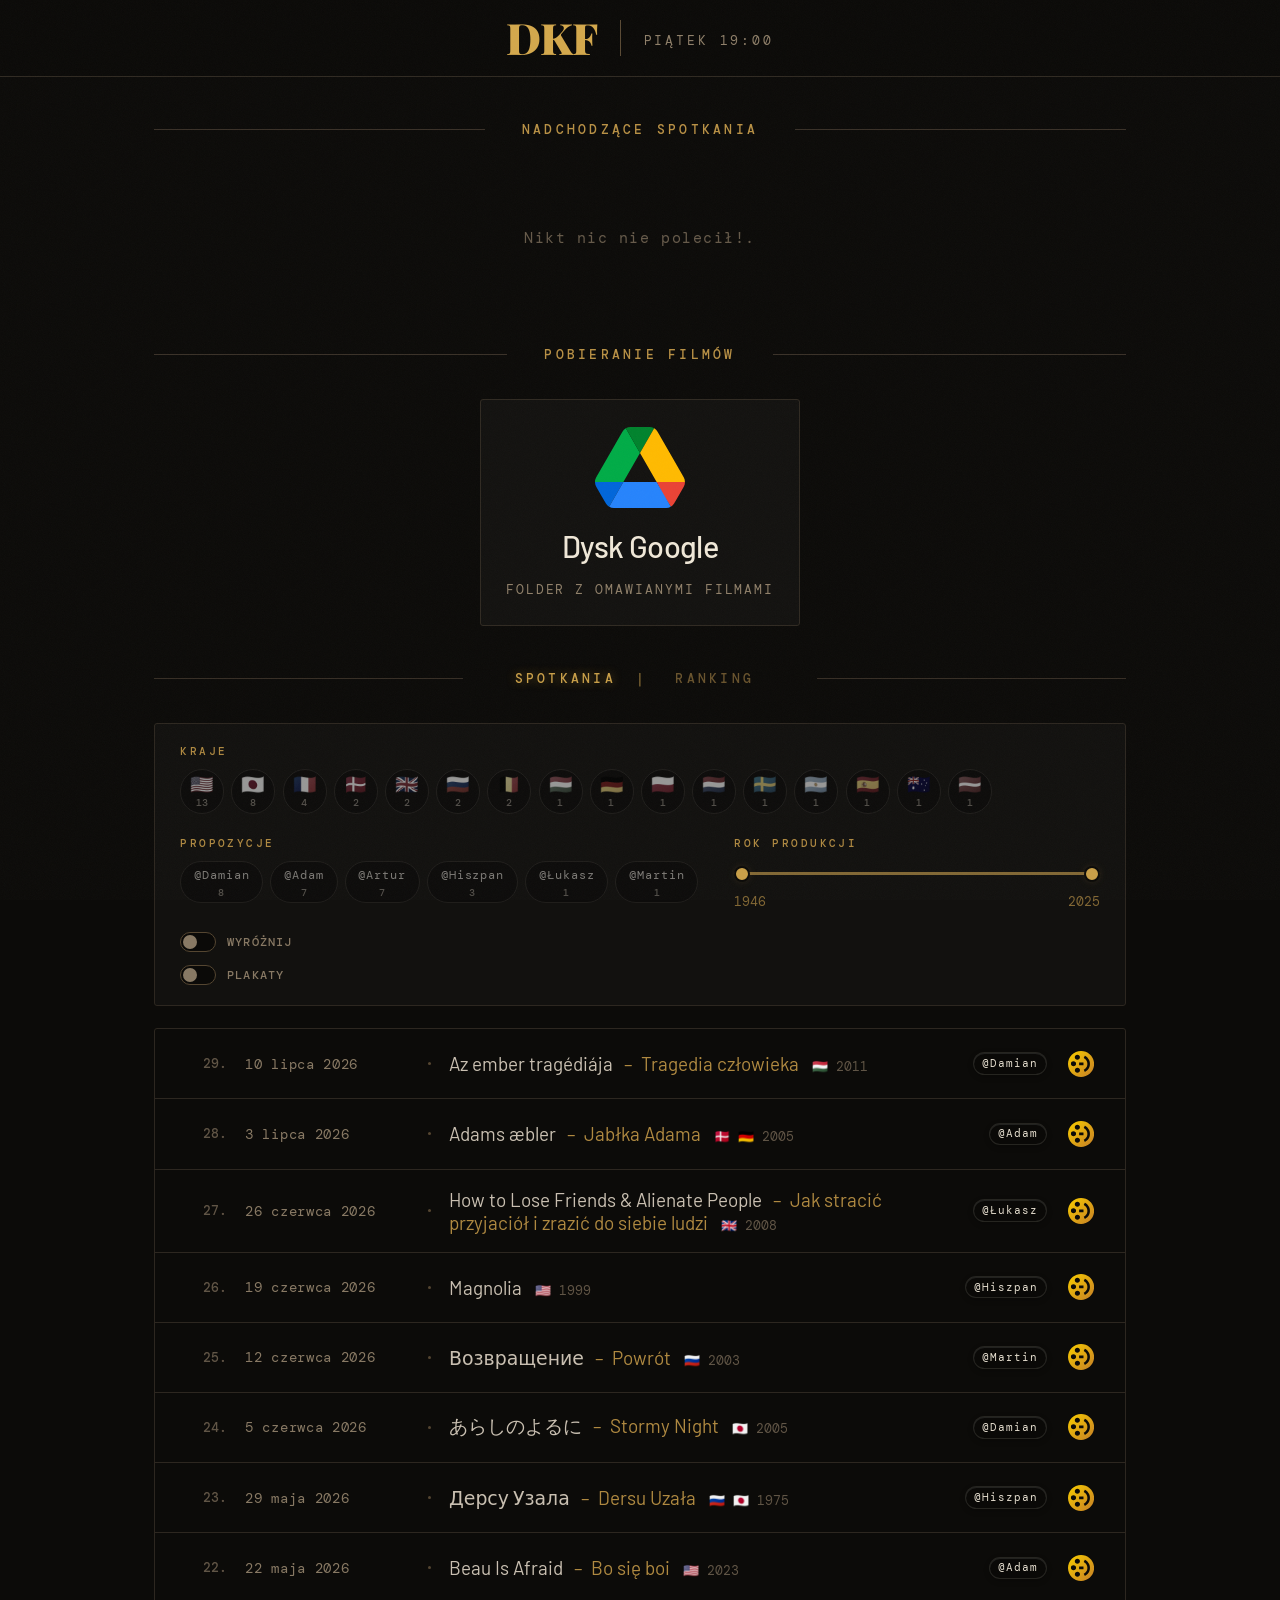
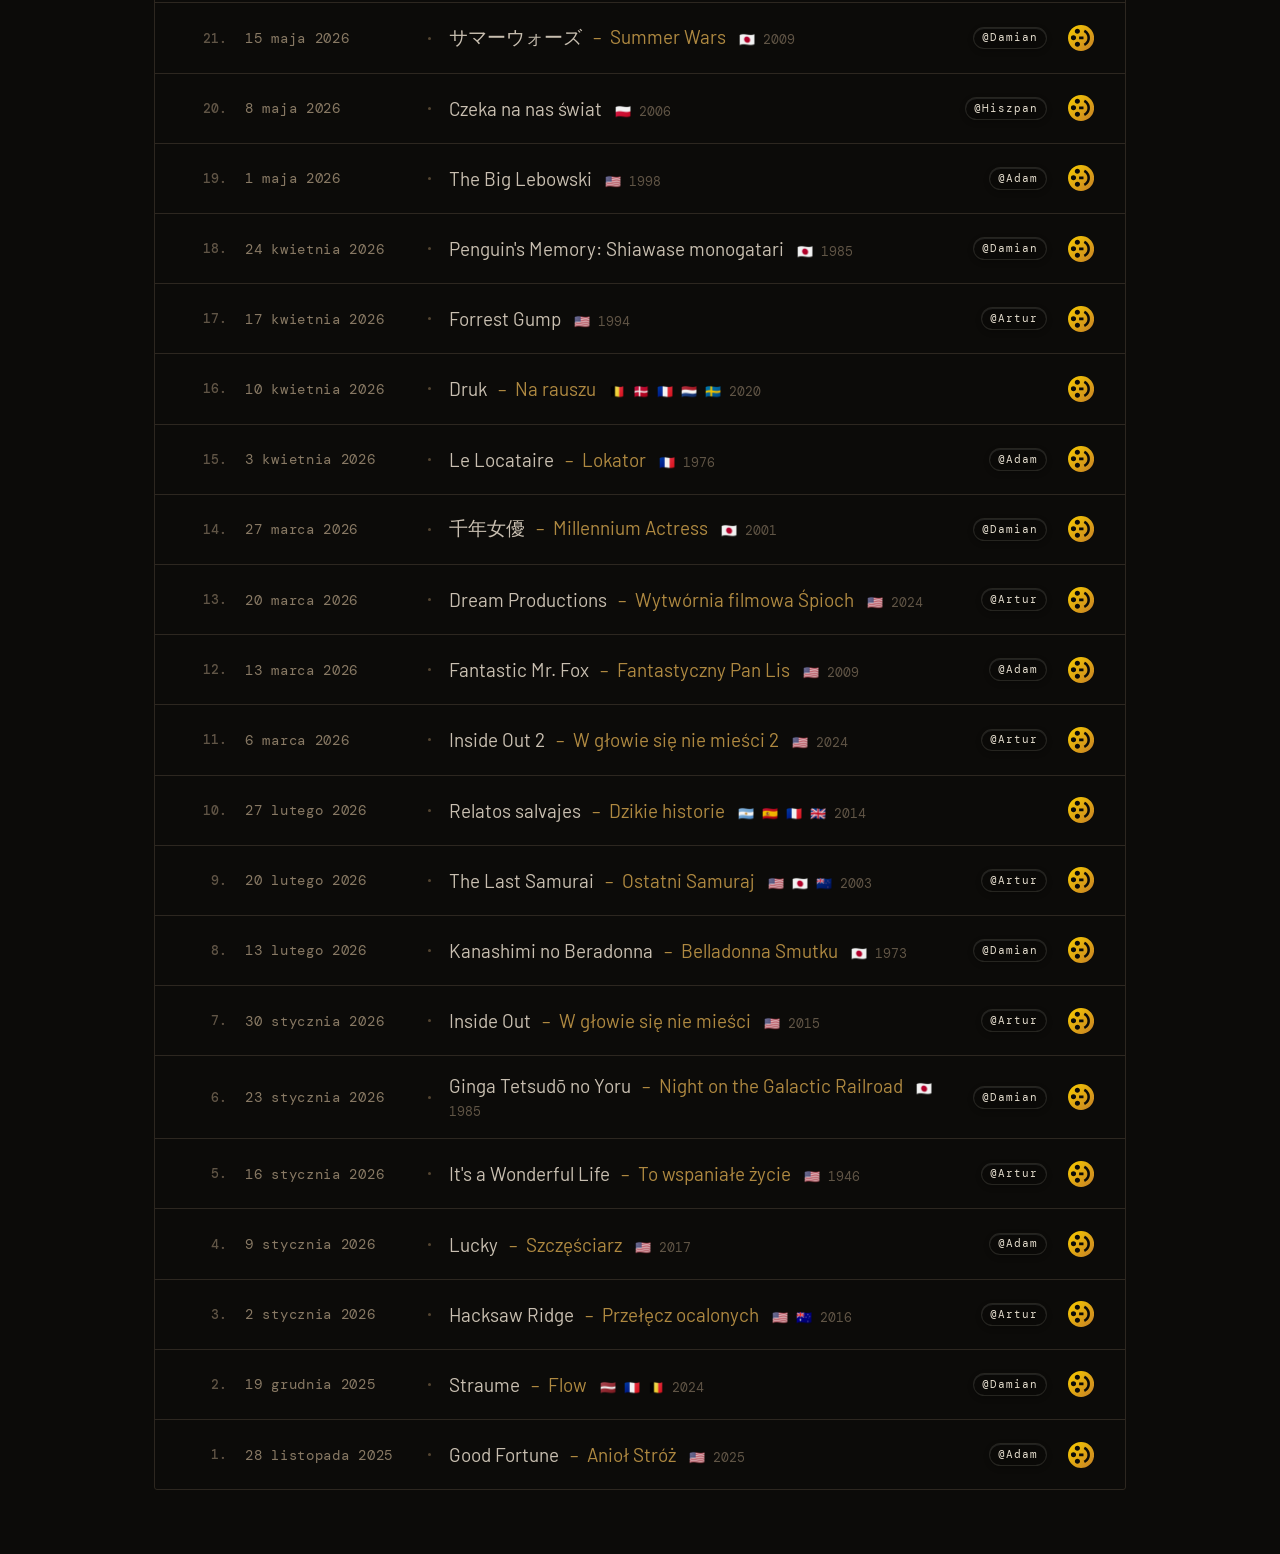
==== commit 0358f4aa: "Update index.html" ====
--- a/dkf/index.html
+++ b/dkf/index.html
@@ -35,7 +35,7 @@
       <div class="cards-grid" id="upcoming-cards"></div>
 
       <div class="empty-state hidden" id="upcoming-empty">
-        <p>Brak zaplanowanych seansów. Wróć wkrótce.</p>
+        <p>Nikt nic nie polecił!.</p>
       </div>
     </section>
 
--- a/dkf/style.css
+++ b/dkf/style.css
@@ -1,4 +1,4 @@
-/* DYSKUSYJNY KLUB FILMOWY — style v8 */
+/* DYSKUSYJNY KLUB FILMOWY — style v8.1 */
 
 :root {
   --bg:          #0c0b09;
@@ -265,17 +265,25 @@
   text-shadow: 0 0 12px rgba(212, 168, 76, 0.35);
 }
 
+/* style.css */
+
 /* CARDS GRID */
 .cards-grid {
-  display: grid;
-  grid-template-columns: repeat(auto-fit, minmax(280px, 360px));
+  display: flex;
+  flex-wrap: wrap;
   gap: 1.5rem;
   justify-content: center;
 }
 
-.download-section .cards-grid {
-  grid-template-columns: repeat(auto-fit, minmax(280px, 320px));
-  justify-content: center;
+.cards-grid > * {
+  flex: 1 1 calc((100% - 3rem) / 3 - 1px);
+  max-width: 320px;
+}
+
+.download-section .cards-grid > * {
+  width: auto;
+  flex: 0 1 320px;
+  min-width: 280px;
 }
 
 /* MOVIE CARD */
@@ -284,7 +292,7 @@
   border: 1px solid var(--border);
   border-radius: 3px;
   width: 100%;
-  aspect-ratio: 2 / 3;
+  min-height: 420px;
   display: flex;
   flex-direction: column;
   align-items: center;
@@ -335,15 +343,17 @@
   filter: grayscale(0);
 }
 
+/* HOVER EFFECT: Makes details transparent to reveal the background, but uses high-contrast drop contours for clarity */
 .movie-card:hover .date-day,
 .movie-card:hover .date-month-year,
 .movie-card:hover .card-title,
 .movie-card:hover .card-alt,
 .movie-card:hover .card-year {
+  opacity: 0.75;
   text-shadow:
-    0 2px 4px rgba(19, 18, 16, 0.6),
-    0 4px 12px rgba(19, 18, 16, 0.8);
-  transition: text-shadow 0.3s ease;
+    0 1px 2px rgba(12, 11, 9, 0.95),  /* Sharp black contour boundary */
+    0 3px 8px rgba(12, 11, 9, 0.8),   /* Dark focus barrier */
+    0 8px 20px rgba(12, 11, 9, 0.6);  /* Wide ambient drop overlay */
 }
 
 .movie-card:hover::after { opacity: 1; }
@@ -398,6 +408,7 @@
   color: var(--cream);
   line-height: 1;
   letter-spacing: -0.04em;
+  transition: opacity 0.35s var(--ease-smooth), text-shadow 0.35s var(--ease-smooth);
 }
 
 .date-gap { height: 0.9rem; }
@@ -410,6 +421,7 @@
   letter-spacing: 0.22em;
   text-transform: uppercase;
   line-height: 1;
+  transition: opacity 0.35s var(--ease-smooth), text-shadow 0.35s var(--ease-smooth);
 }
 
 .badge-today {
@@ -451,6 +463,7 @@
   color: var(--cream);
   line-height: 1.2;
   letter-spacing: -0.01em;
+  transition: opacity 0.35s var(--ease-smooth), text-shadow 0.35s var(--ease-smooth);
 }
 
 /* main card altName — NOT italic, same display font as title, distinct colour */
@@ -460,6 +473,7 @@
   font-size: 1.1rem;
   color: var(--gold-label);
   line-height: 1.3;
+  transition: opacity 0.35s var(--ease-smooth), text-shadow 0.35s var(--ease-smooth);
 }
 
 .card-year {
@@ -469,6 +483,7 @@
   color: var(--text-dim);
   letter-spacing: 0.18em;
   margin-top: 0.6rem;
+  transition: opacity 0.35s var(--ease-smooth), text-shadow 0.35s var(--ease-smooth);
 }
 
 .card-author {
@@ -477,13 +492,26 @@
   font-weight: 400;
   letter-spacing: 0.15em;
   color: var(--cream);
-  background: rgba(48, 42, 34, 0.4);
   padding: 0.3em 0.85em;
   border-radius: 999px;
   margin-top: 0.3rem;
   line-height: 1.4;
-  border: 1px solid rgba(212, 168, 76, 0.18);
-  backdrop-filter: blur(6px);
+
+  /* Transitions */
+  transition: opacity 0.3s ease, text-shadow 0.3s ease, background 0.3s ease, border-color 0.3s ease;
+
+  /* --- High Transparency, Low Blur Glass --- */
+  background: rgba(12, 11, 9, 0.45);   /* Darker backing for contrast */
+  -webkit-backdrop-filter: blur(1px);  /* Safari support */
+  backdrop-filter: blur(1px);          /* 1px blur */
+  
+  /* Delicate light-catching rim */
+  border: 1px solid rgba(240, 232, 218, 0.15); 
+  
+  /* Specular top reflection + soft drop shadow */
+  box-shadow: 
+    0 3px 8px rgba(0, 0, 0, 0.3), 
+    inset 0 1px 0 rgba(255, 255, 255, 0.12);
 }
 
 .card-link {
@@ -514,15 +542,16 @@
 
 /* POSTER GRID (archive poster mode) — inverse of upcoming: image first, dim+info on hover */
 .poster-grid {
-  display: grid;
-  grid-template-columns: repeat(4, 1fr);
+  display: flex;
+  flex-wrap: wrap;
   gap: 1.1rem;
+  justify-content: center;
   animation: fadeInUp 0.4s var(--ease-smooth) both;
 }
 
 .poster-card {
   position: relative;
-  width: 100%;
+  width: calc((100% - 3.3rem) / 4);
   aspect-ratio: 2 / 3;
   border: 1px solid var(--border);
   border-radius: 3px;
@@ -540,6 +569,21 @@
 }
 
 .poster-card.is-filtered-out { opacity: 0.38; }
+
+.poster-card.is-filtered-out::after {
+  content: '';
+  position: absolute;
+  inset: 0;
+  z-index: 0; /* Sits above the image */
+  pointer-events: none; /* Ensures the card is still clickable/hoverable */
+  background: repeating-linear-gradient(
+    -45deg,
+    transparent,
+    transparent 8px,
+    rgba(0, 0, 0, 0.5) 8px,
+    rgba(0, 0, 0, 0.5) 16px
+  );
+}
 
 .poster-card-img {
   position: absolute;
@@ -778,28 +822,34 @@
   line-height: 1.3;
 }
 
-/* AUTHOR BUBBLE — translucent, modern */
 .author-bubble {
   font-family: var(--font-mono);
   font-size: 0.6rem;
   font-weight: 400;
   letter-spacing: 0.1em;
   color: var(--cream);
-  background: rgba(48, 42, 34, 0.35);
-  border: 1px solid rgba(212, 168, 76, 0.16);
   padding: 0.26em 0.7em;
   border-radius: 999px;
   white-space: nowrap;
   flex-shrink: 0;
   line-height: 1.4;
   align-self: center;
-  backdrop-filter: blur(6px);
-  transition: background 0.25s ease, border-color 0.25s ease;
+  transition: background 0.25s ease, border-color 0.25s ease, opacity 0.25s ease, text-shadow 0.25s ease;
+
+  /* --- High Transparency, Low Blur Glass --- */
+  background: rgba(12, 11, 9, 0.4);
+  -webkit-backdrop-filter: blur(1px);
+  backdrop-filter: blur(1px);
+  border: 1px solid rgba(240, 232, 218, 0.12);
+  box-shadow: 
+    0 2px 6px rgba(0, 0, 0, 0.25),
+    inset 0 1px 0 rgba(255, 255, 255, 0.1);
 }
 
 .archive-item:hover .author-bubble {
-  background: rgba(48, 42, 34, 0.55);
-  border-color: rgba(212, 168, 76, 0.3);
+  /* Darkens slightly on hover to maintain legibility against highlighted backgrounds */
+  background: rgba(12, 11, 9, 0.6);
+  border-color: rgba(212, 168, 76, 0.25);
 }
 
 /* YEAR DUAL-SLIDER */
@@ -1507,6 +1557,126 @@
   letter-spacing: 0.01em;
 }
 
+/* ==========================================
+   SECRET SCREENSHOT BANNER MODE
+   ========================================== */
+body.screenshot-mode {
+  background: var(--bg) !important;
+  min-height: 100vh !important;
+  height: 100vh !important;
+  display: flex !important;
+  align-items: center !important;
+  justify-content: center !important;
+  padding: 0 !important;
+  overflow-x: auto !important;
+  overflow-y: hidden !important;
+}
+
+/* Hide all elements that should not appear on the banner layout */
+body.screenshot-mode .grain-overlay,
+body.screenshot-mode header,
+body.screenshot-mode footer,
+body.screenshot-mode .download-section,
+body.screenshot-mode .archive-section,
+body.screenshot-mode .section-label,
+body.screenshot-mode .empty-state,
+body.screenshot-mode .hint-popup {
+  display: none !important;
+}
+
+/* Reset main alignment to accommodate horizontal non-wrapping cards */
+body.screenshot-mode main {
+  padding: 3rem !important;
+  margin: 0 auto !important;
+  max-width: none !important;
+  width: max-content !important;
+  display: flex !important;
+  align-items: center !important;
+  justify-content: center !important;
+}
+
+body.screenshot-mode .upcoming-section {
+  width: max-content !important;
+  margin: 0 !important;
+}
+
+/* Keep all cards in a strict horizontal line without wrapping or squeezing */
+body.screenshot-mode #upcoming-cards {
+  display: flex !important;
+  flex-direction: row !important;
+  flex-wrap: nowrap !important;
+  justify-content: center !important;
+  align-items: center !important;
+  gap: 1.5rem !important; /* Reduced from 3rem to make card spacing tighter */
+  width: max-content !important;
+  max-width: none !important;
+}
+
+/* Enforce exact 2:3 poster-ratio layout dimensions on all active cards */
+body.screenshot-mode .movie-card {
+  flex: 0 0 360px !important;
+  width: 360px !important;
+  height: 540px !important;
+  aspect-ratio: 2 / 3 !important;
+  min-height: auto !important;
+  max-width: none !important;
+  transform: none !important;
+  box-shadow: 0 30px 80px rgba(0, 0, 0, 0.85) !important;
+  animation: none !important;
+  cursor: default !important;
+}
+
+/* Force higher poster visibility for premium aesthetic quality */
+body.screenshot-mode .movie-card::before {
+  opacity: 0.9 !important;
+  filter: grayscale(0) !important;
+  transition: none !important;
+}
+
+/* Hide interactive Filmweb buttons on static banner cards to gain vertical space */
+body.screenshot-mode .movie-card .card-link {
+  display: none !important;
+}
+
+/* Re-distribute card interior layouts visually to fit proportional heights */
+body.screenshot-mode .movie-card .card-info {
+  padding: 1.5rem 1.5rem 2.25rem !important;
+  justify-content: flex-start !important;
+  gap: 0.6rem !important;
+}
+
+body.screenshot-mode .movie-card .card-divider {
+  margin: 1rem 0 0 !important;
+}
+
+/* High contrast shadow backings to ensure title legibility over color posters */
+body.screenshot-mode .movie-card .date-day,
+body.screenshot-mode .movie-card .date-month-year,
+body.screenshot-mode .movie-card .card-title,
+body.screenshot-mode .movie-card .card-alt,
+body.screenshot-mode .movie-card .card-year,
+body.screenshot-mode .movie-card .card-author {
+  opacity: 1 !important;
+  text-shadow:
+    0 2px 4px rgba(12, 11, 9, 0.98),
+    0 4px 12px rgba(12, 11, 9, 0.95),
+    0 12px 30px rgba(12, 11, 9, 0.8) !important;
+}
+
+body.screenshot-mode .movie-card .date-day {
+  font-size: 5.5rem !important;
+}
+
+body.screenshot-mode .movie-card .card-title {
+  font-size: 1.9rem !important;
+  line-height: 1.15 !important;
+}
+
+body.screenshot-mode .movie-card .card-alt {
+  font-size: 1.2rem !important;
+  line-height: 1.2 !important;
+}
+
 @media (max-width: 640px) {
   .footer-announce-label { display: none; }
   .footer--announcement .footer-divider { display: none; }
@@ -1515,16 +1685,18 @@
 
 /* RESPONSIVE */
 @media (max-width: 900px) {
-  .poster-grid { grid-template-columns: repeat(3, 1fr); }
+  .poster-card { width: calc((100% - 2.2rem) / 3); }
 }
 
 @media (max-width: 640px) {
   html { font-size: 16px; }
 
-  .cards-grid { grid-template-columns: 1fr; gap: 1.25rem; }
-  .download-section .cards-grid { grid-template-columns: 1fr; }
-
-  .poster-grid { grid-template-columns: repeat(2, 1fr); gap: 0.8rem; }
+  .cards-grid { gap: 1.25rem; }
+  .cards-grid > * { flex: 1 1 100%; max-width: none; }
+  .download-section .cards-grid > * { width: 100%; max-width: none; }
+
+  .poster-grid { gap: 0.8rem; }
+  .poster-card { width: calc((100% - 0.8rem) / 2); }
 
   .date-day { font-size: 5rem; }
   .card-title { font-size: 1.45rem; }
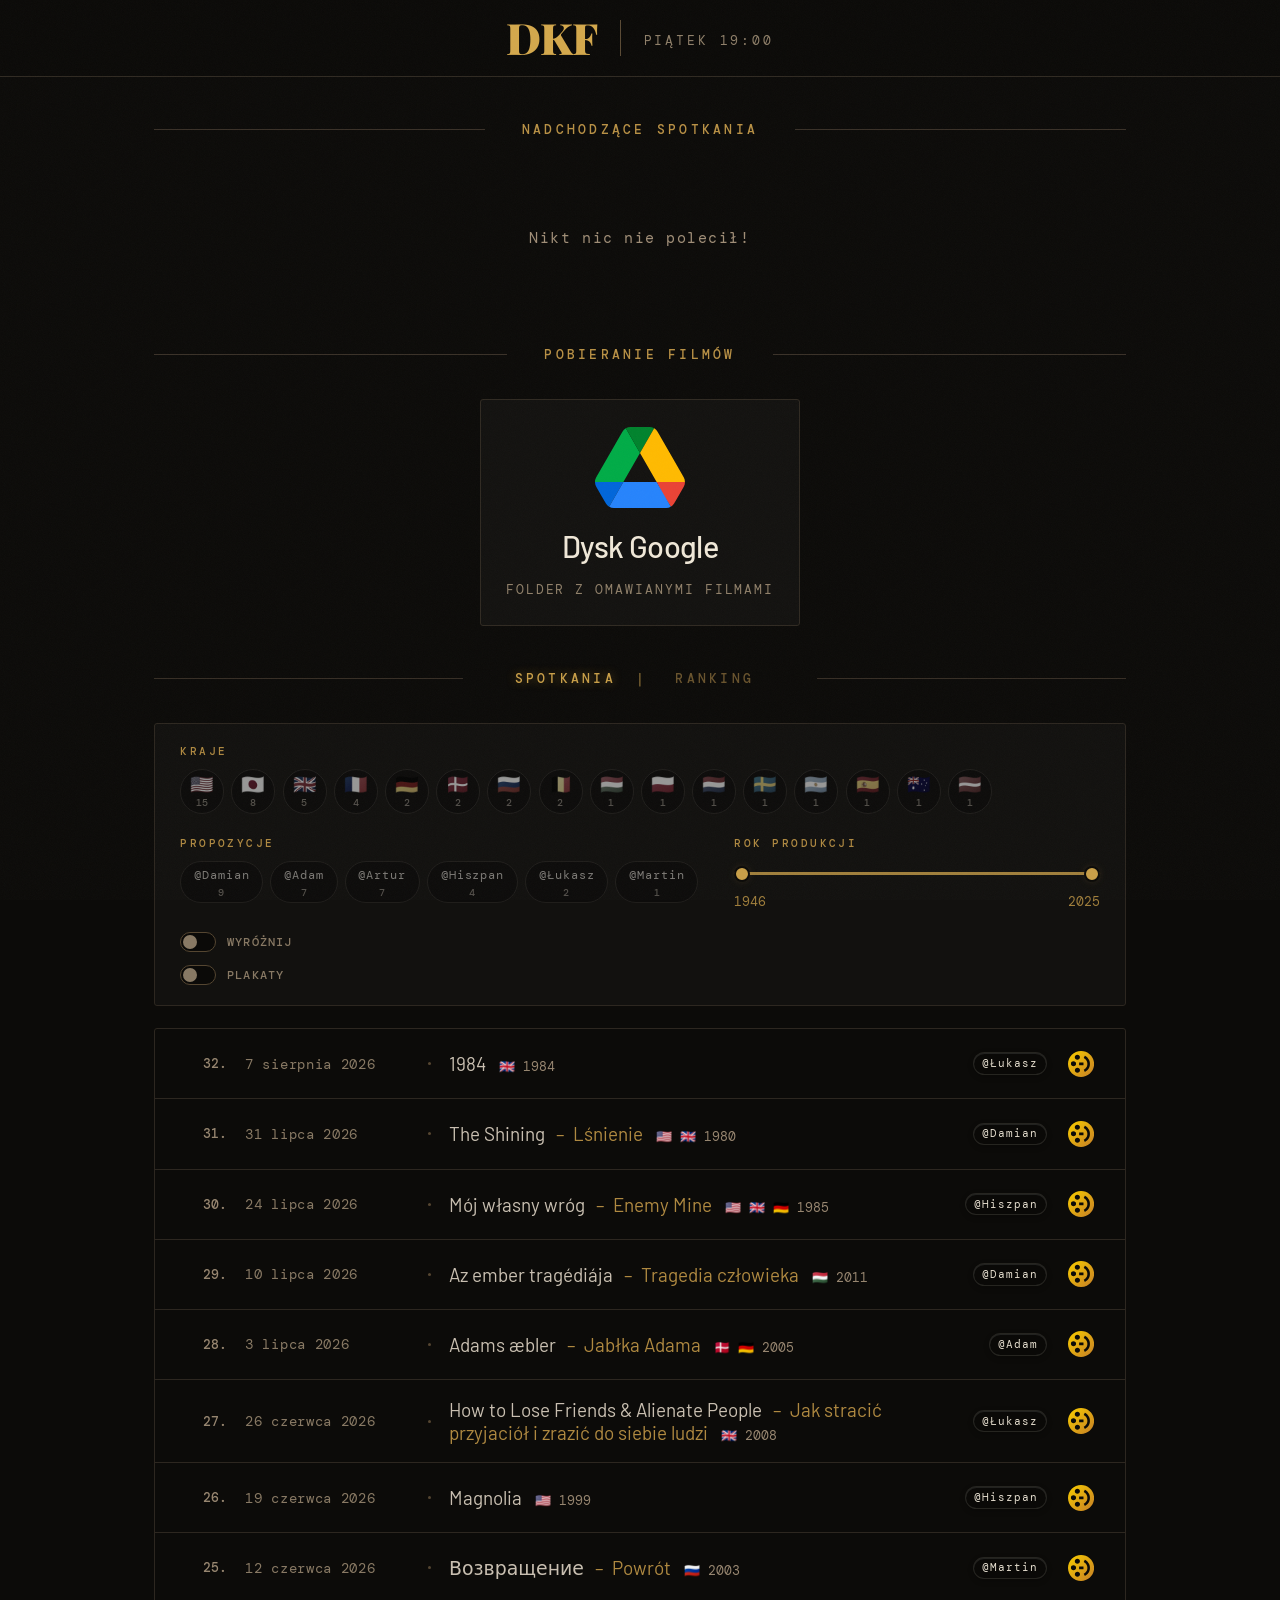
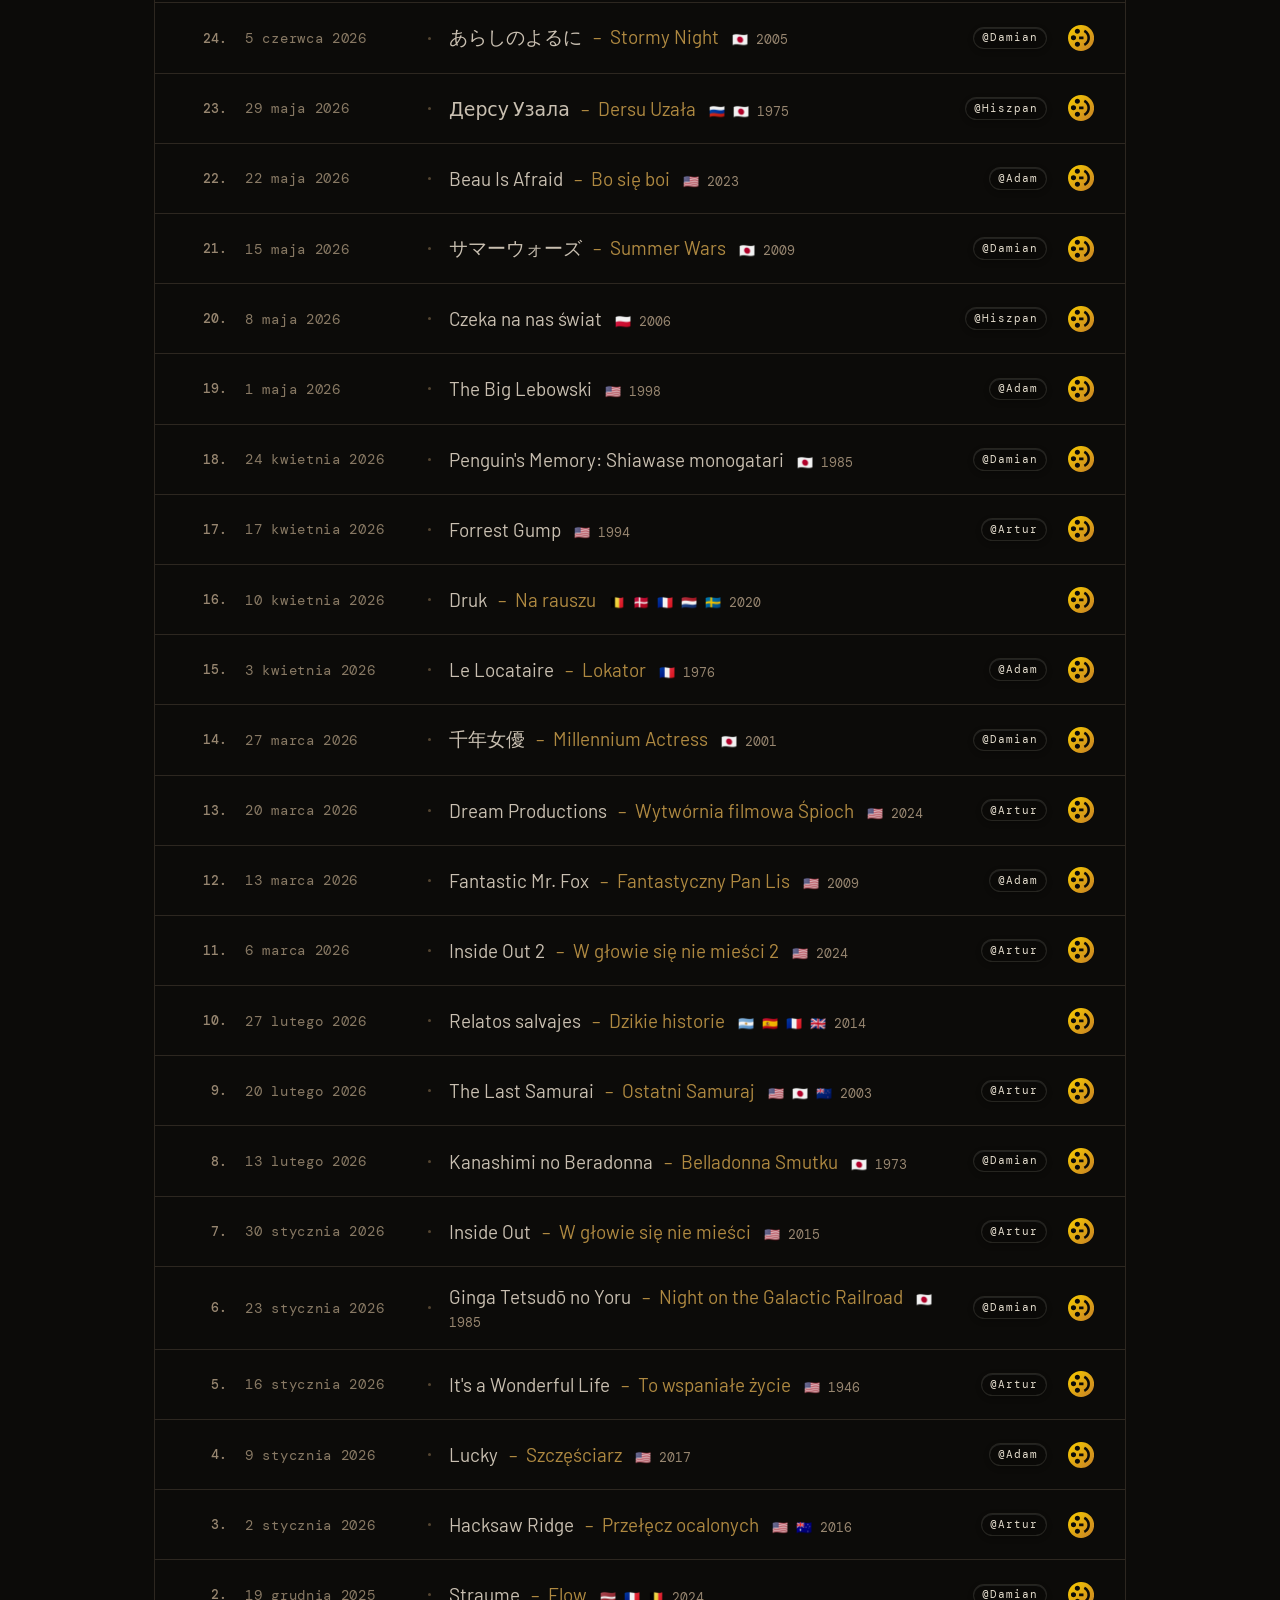
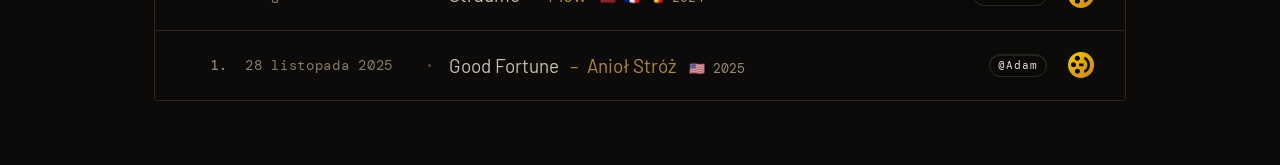
==== commit dc7f9df6: "Update index.html" ====
--- a/dkf/index.html
+++ b/dkf/index.html
@@ -35,7 +35,7 @@
       <div class="cards-grid" id="upcoming-cards"></div>
 
       <div class="empty-state hidden" id="upcoming-empty">
-        <p>Nikt nic nie polecił!.</p>
+        <p>Nikt nic nie polecił!</p>
       </div>
     </section>
 
--- a/dkf/style.css
+++ b/dkf/style.css
@@ -7,14 +7,14 @@
   --border:      #302a22;
   --border-h:    #5a4a34;
   --gold:        #d4a84c;
-  --gold-dim:    #8a6e38;
+  --gold-dim:    #a98640;
   --gold-label:  #b99145;
   --gold-dark:   #6f5830;
   --gold-glow:   rgba(212, 168, 76, 0.14);
   --cream:       #f0e8d8;
   --muted:       #90806a;
   --text:        #d4cabb;
-  --text-dim:    #665a4a;
+  --text-dim:    #a08e77;
   --fw-red:      #E4261A;
   --font-display: 'Playfair Display', Georgia, serif;
   --font-mono:    'DM Mono', 'Courier New', monospace;
